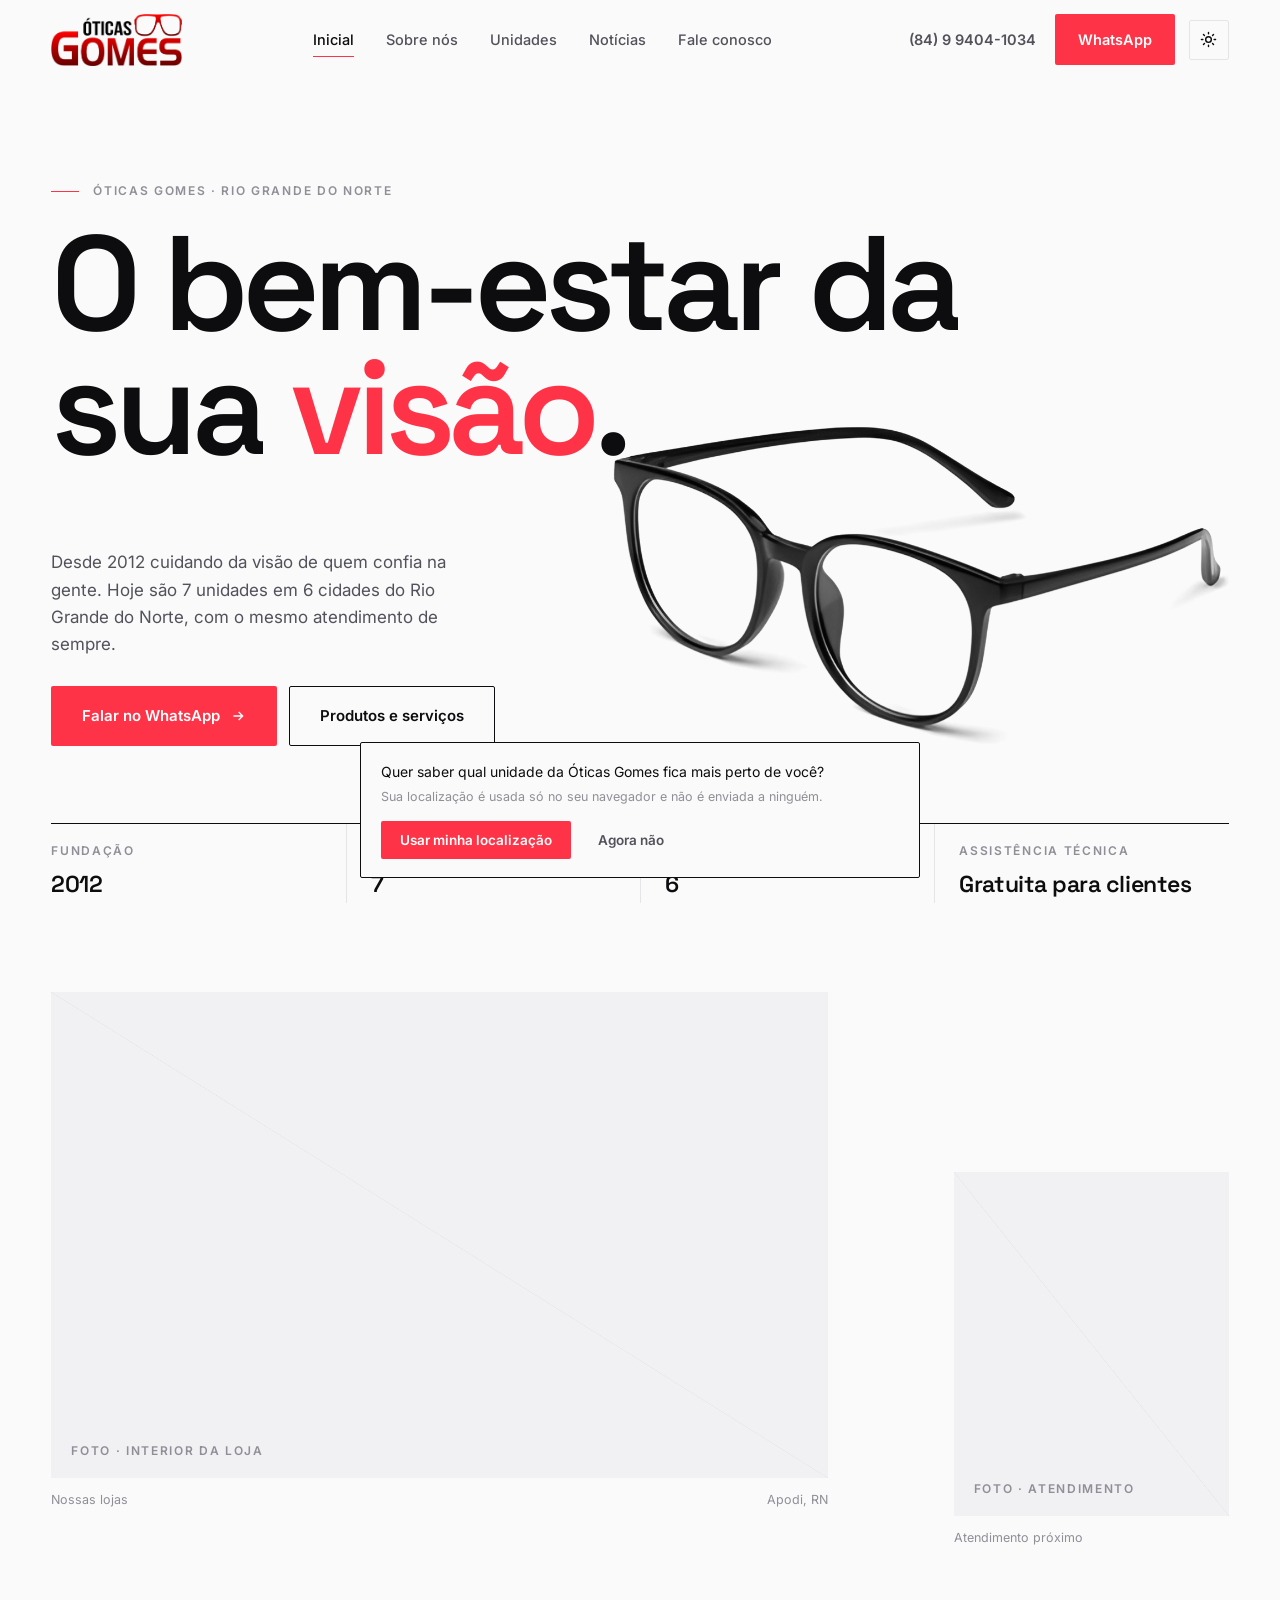
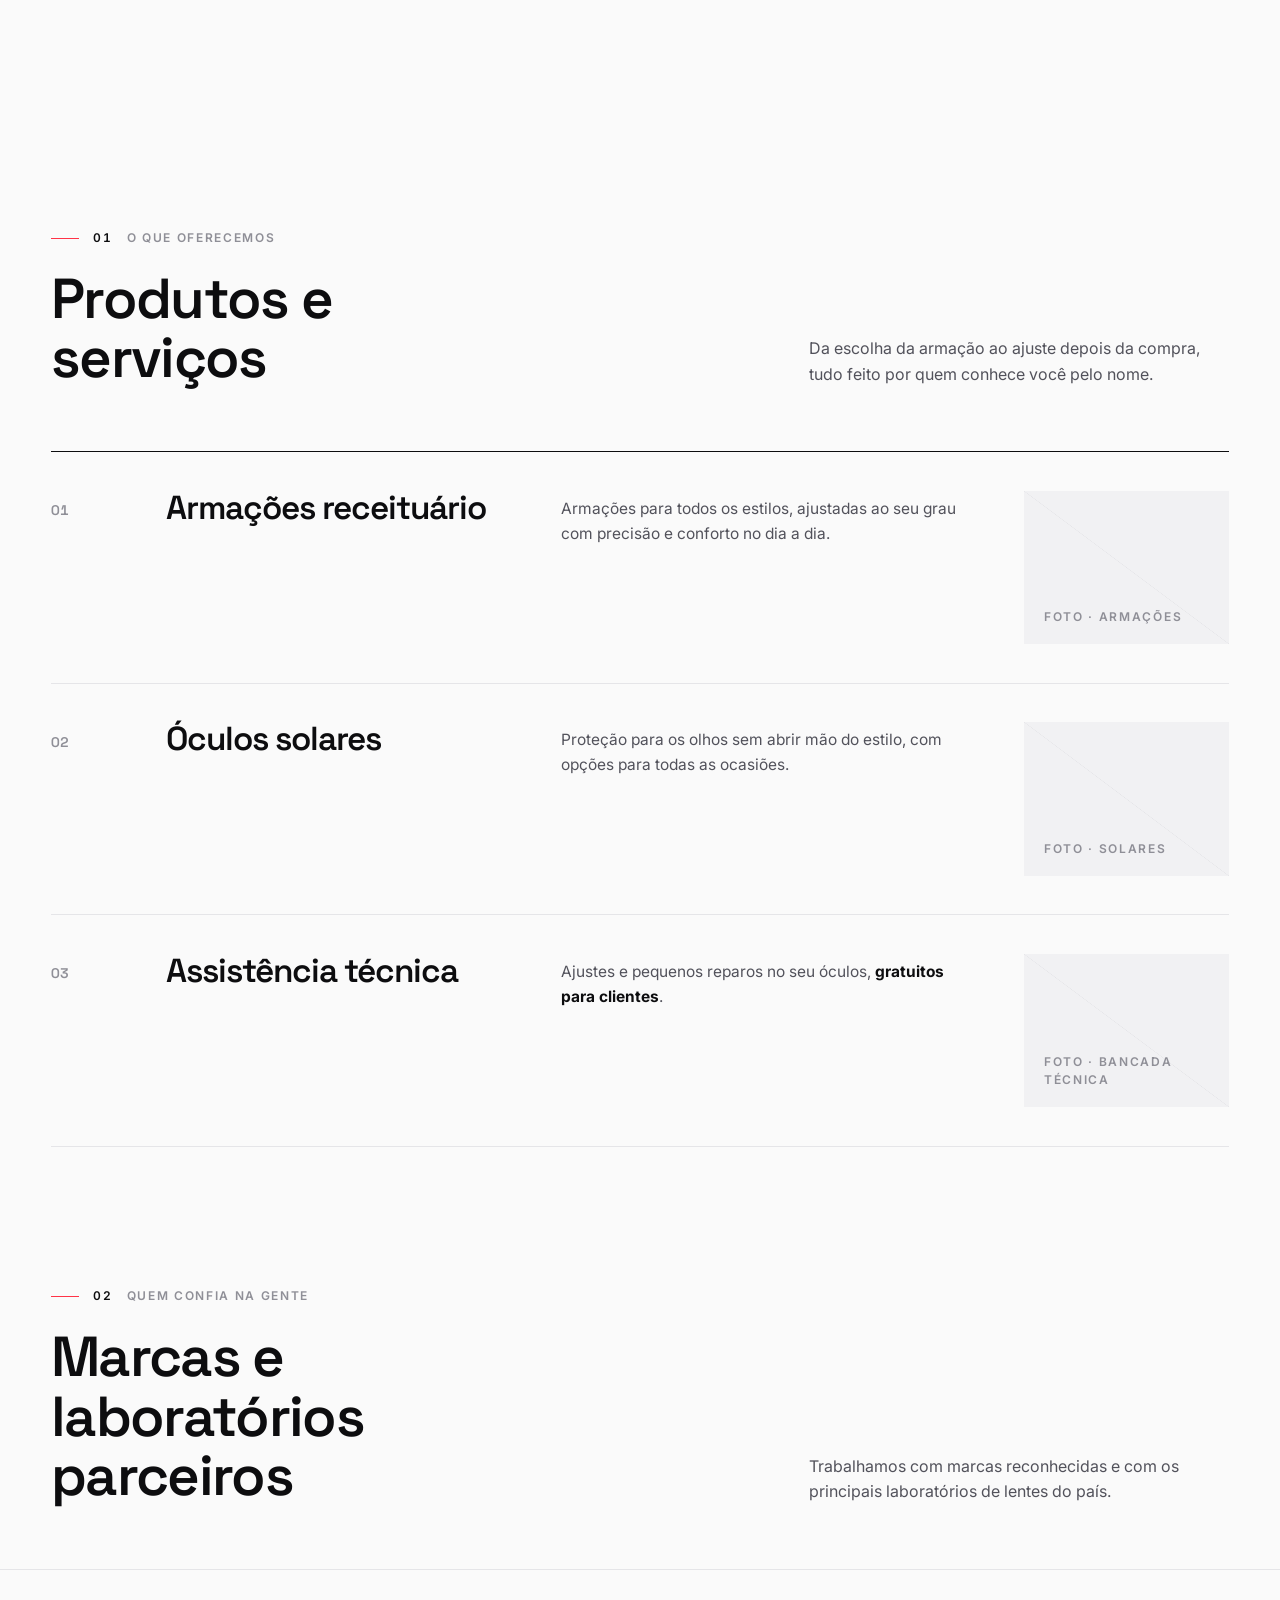
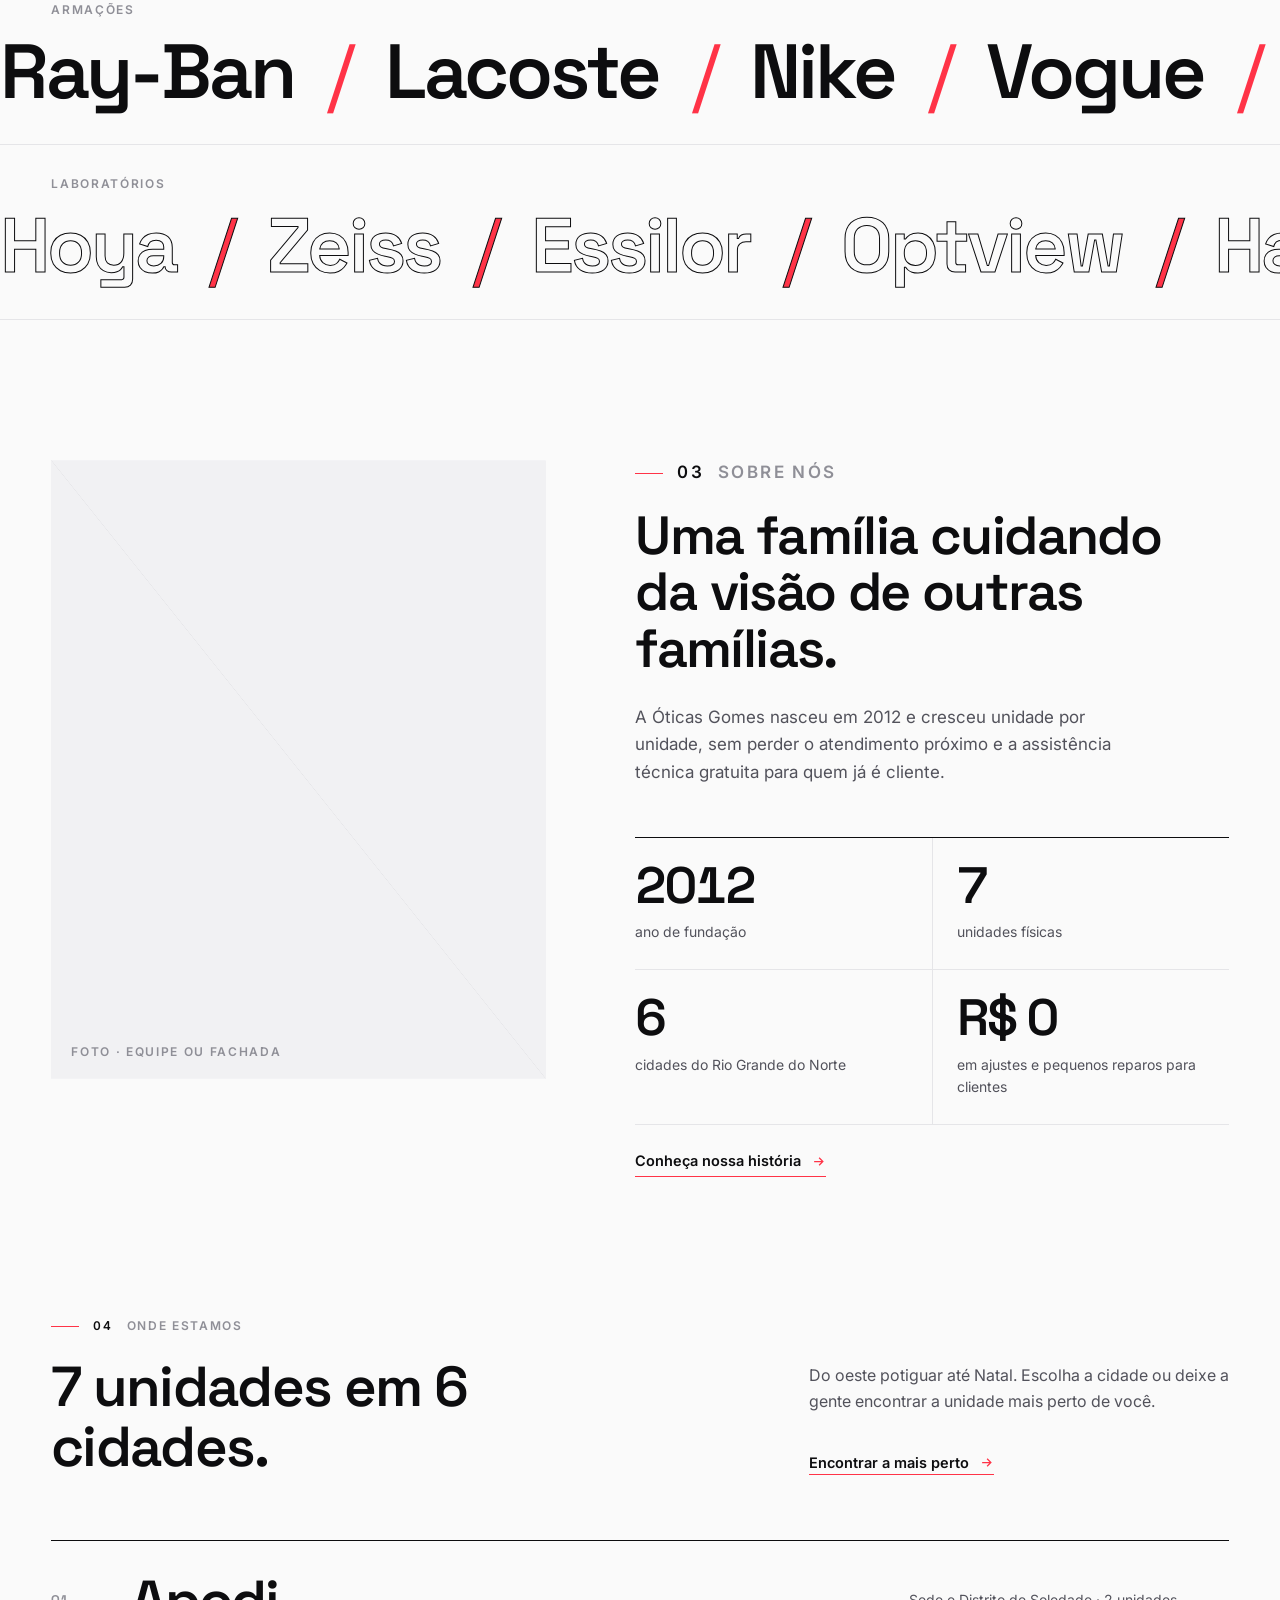
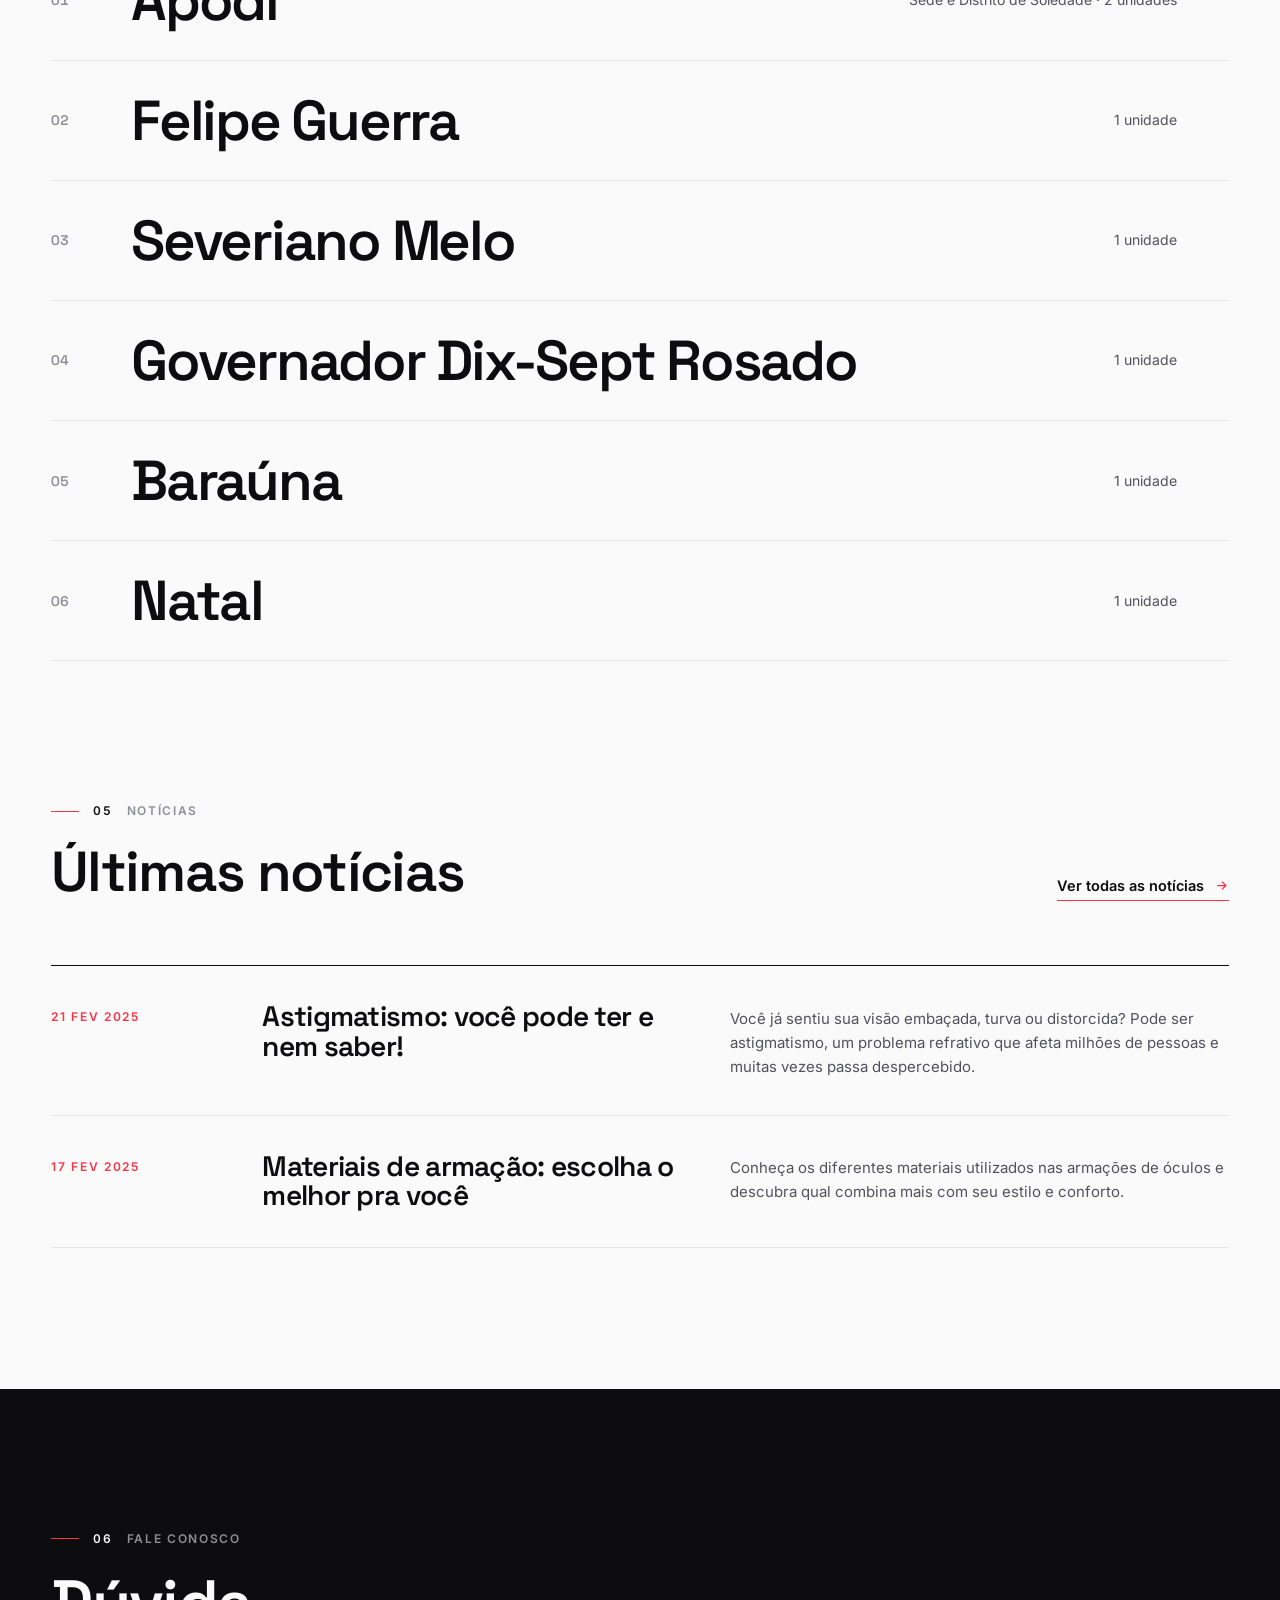
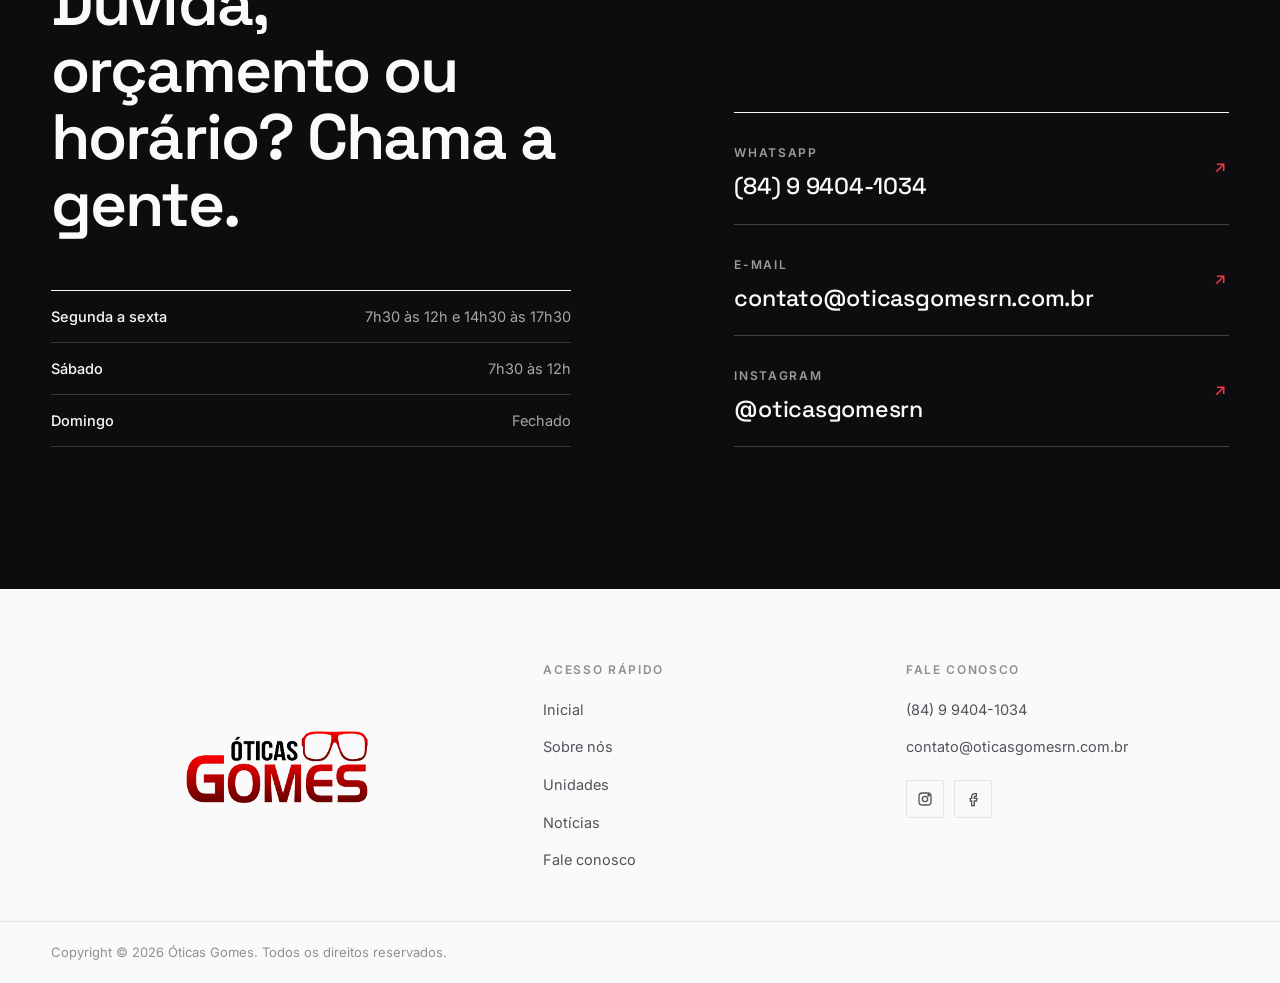
==== index.html @ d29133ed "Move as páginas para frontend/html mantendo URLs limpas Deixa na raiz só a home e os arquivos de con" ====
<!DOCTYPE html>
<html lang="pt-BR">
<head>
<meta charset="UTF-8">
<meta name="viewport" content="width=device-width, initial-scale=1.0">
<title>Óticas Gomes — O bem-estar da sua visão</title>
<meta name="description" content="Óticas Gomes: armações receituário, óculos solares e assistência técnica gratuita para clientes. Rede com 7 unidades em 6 cidades do Rio Grande do Norte, desde 2012.">

<link rel="canonical" href="https://oticasgomesrn.com.br/">
<meta name="theme-color" content="#fafafa" media="(prefers-color-scheme: light)">
<meta name="theme-color" content="#0a0a0c" media="(prefers-color-scheme: dark)">
<meta property="og:type" content="website">
<meta property="og:site_name" content="Óticas Gomes">
<meta property="og:locale" content="pt_BR">
<meta property="og:title" content="Óticas Gomes — O bem-estar da sua visão">
<meta property="og:description" content="Óticas Gomes: armações receituário, óculos solares e assistência técnica gratuita para clientes. Rede com 7 unidades em 6 cidades do Rio Grande do Norte, desde 2012.">
<meta property="og:url" content="https://oticasgomesrn.com.br/">
<meta property="og:image" content="https://oticasgomesrn.com.br/frontend/assets/og-image.jpg">
<meta property="og:image:width" content="1200">
<meta property="og:image:height" content="630">
<meta property="og:image:alt" content="Óticas Gomes — O bem-estar da sua visão. Desde 2012, 7 unidades no Rio Grande do Norte.">
<meta name="twitter:card" content="summary_large_image">

<link rel="icon" href="/frontend/assets/favicon.png" type="image/png">
<link rel="preconnect" href="https://fonts.googleapis.com">
<link rel="preconnect" href="https://fonts.gstatic.com" crossorigin>
<link href="https://fonts.googleapis.com/css2?family=Space+Grotesk:wght@500;600;700&family=Inter:wght@400;500;600;700;800&display=swap" rel="stylesheet">

<link rel="stylesheet" href="/frontend/css/global.css">
<link rel="stylesheet" href="/frontend/css/home.css">

<script src="/frontend/js/theme.js"></script>
<script src="/frontend/js/site.js" defer></script>
<script src="/frontend/js/units.js" defer></script>
<script src="/frontend/js/posts.js" defer></script>
<script src="/frontend/js/components.js" defer></script>
<script src="/frontend/js/units-render.js" defer></script>
<script src="/frontend/js/nearby.js" defer></script>
<script src="/frontend/js/main.js" defer></script>
</head>
<body>

<site-header></site-header>

<main>

  <section class="hero" id="inicio">
    <div class="container">
      <p class="eyebrow overline" data-reveal>Óticas Gomes · Rio Grande do Norte</p>
      <h1 class="hero__title" data-split>O bem-estar da sua <em>visão</em>.</h1>

      <div class="hero__body">
        <div class="hero__intro" data-reveal data-reveal-delay="2">
          <p class="hero__subtitle">
            Desde 2012 cuidando da visão de quem confia na gente. Hoje são 7 unidades
            em 6 cidades do Rio Grande do Norte, com o mesmo atendimento de sempre.
          </p>
          <div class="hero__actions">
            <a class="btn btn--primary btn--lg" href="https://wa.me/5584994041034" target="_blank" rel="noopener" data-whatsapp>
              Falar no WhatsApp
              <span class="icon icon--arrow" aria-hidden="true"></span>
            </a>
            <a class="btn btn--outline btn--lg" href="#produtos">Produtos e serviços</a>
          </div>
        </div>

        <div class="hero__visual" data-reveal data-reveal-delay="1">
          <img class="hero__photo" src="/frontend/assets/armacao-hero.webp" alt="Armação de óculos de grau preta" width="1120" height="592" fetchpriority="high">
        </div>
      </div>

      <dl class="hero__meta" data-reveal data-reveal-delay="3">
        <div><dt class="overline">Fundação</dt><dd>2012</dd></div>
        <div><dt class="overline">Unidades</dt><dd>7</dd></div>
        <div><dt class="overline">Cidades no RN</dt><dd>6</dd></div>
        <div><dt class="overline">Assistência técnica</dt><dd>Gratuita para clientes</dd></div>
      </dl>
    </div>
  </section>

  <section class="gallery" aria-label="Fotos das lojas">
    <div class="container gallery__grid">
      <figure class="photo photo--parallax gallery__main" style="--ratio: 16 / 10">
        <div class="photo__frame"><div class="photo__media photo__empty overline">Foto · interior da loja</div></div>
        <figcaption><span>Nossas lojas</span><span>Apodi, RN</span></figcaption>
      </figure>
      <figure class="photo photo--parallax gallery__side" style="--ratio: 4 / 5">
        <div class="photo__frame"><div class="photo__media photo__empty overline">Foto · atendimento</div></div>
        <figcaption><span>Atendimento próximo</span></figcaption>
      </figure>
    </div>
  </section>

  <section class="section" id="produtos">
    <div class="container">
      <div class="section-head">
        <div>
          <p class="eyebrow overline" data-reveal><span class="eyebrow__index">01</span> O que oferecemos</p>
          <h2 data-split>Produtos e serviços</h2>
        </div>
        <div class="section-head__aside" data-reveal data-reveal-delay="1">
          <p>Da escolha da armação ao ajuste depois da compra, tudo feito por quem conhece você pelo nome.</p>
        </div>
      </div>

      <ol class="services rows">
        <li class="service" data-reveal>
          <span class="index">01</span>
          <h3>Armações receituário</h3>
          <p>Armações para todos os estilos, ajustadas ao seu grau com precisão e conforto no dia a dia.</p>
          <figure class="photo service__photo" style="--ratio: 4 / 3">
            <div class="photo__frame"><div class="photo__media photo__empty overline">Foto · armações</div></div>
          </figure>
        </li>
        <li class="service" data-reveal>
          <span class="index">02</span>
          <h3>Óculos solares</h3>
          <p>Proteção para os olhos sem abrir mão do estilo, com opções para todas as ocasiões.</p>
          <figure class="photo service__photo" style="--ratio: 4 / 3">
            <div class="photo__frame"><div class="photo__media photo__empty overline">Foto · solares</div></div>
          </figure>
        </li>
        <li class="service" data-reveal>
          <span class="index">03</span>
          <h3>Assistência técnica</h3>
          <p>Ajustes e pequenos reparos no seu óculos, <strong>gratuitos para clientes</strong>.</p>
          <figure class="photo service__photo" style="--ratio: 4 / 3">
            <div class="photo__frame"><div class="photo__media photo__empty overline">Foto · bancada técnica</div></div>
          </figure>
        </li>
      </ol>
    </div>
  </section>

  <section class="section brands" id="marcas">
    <div class="container">
      <div class="section-head">
        <div>
          <p class="eyebrow overline" data-reveal><span class="eyebrow__index">02</span> Quem confia na gente</p>
          <h2 data-split>Marcas e laboratórios parceiros</h2>
        </div>
        <div class="section-head__aside" data-reveal data-reveal-delay="1">
          <p>Trabalhamos com marcas reconhecidas e com os principais laboratórios de lentes do país.</p>
        </div>
      </div>
    </div>

    <div class="marquee" data-reveal>
      <p class="marquee__label overline container">Armações</p>
      <div class="marquee__track">
        <ul class="marquee__list">
          <li>Ray-Ban</li><li>Lacoste</li><li>Nike</li><li>Vogue</li><li>Santa Lolla</li><li>Ana Hickmann</li><li>Mormaii</li>
        </ul>
      </div>
    </div>

    <div class="marquee marquee--reverse" data-reveal>
      <p class="marquee__label overline container">Laboratórios</p>
      <div class="marquee__track">
        <ul class="marquee__list">
          <li>Hoya</li><li>Zeiss</li><li>Essilor</li><li>Optview</li><li>Haytec</li>
        </ul>
      </div>
    </div>
  </section>

  <section class="section" id="sobre">
    <div class="container about">
      <figure class="photo photo--parallax about__photo" style="--ratio: 4 / 5">
        <div class="photo__frame"><div class="photo__media photo__empty overline">Foto · equipe ou fachada</div></div>
      </figure>

      <div class="about__text">
        <p class="eyebrow overline" data-reveal><span class="eyebrow__index">03</span> Sobre nós</p>
        <h2 data-split>Uma família cuidando da visão de outras famílias.</h2>
        <p data-reveal>
          A Óticas Gomes nasceu em 2012 e cresceu unidade por unidade, sem perder o
          atendimento próximo e a assistência técnica gratuita para quem já é cliente.
        </p>
        <dl class="facts rows" data-reveal data-reveal-delay="1">
          <div><dt>2012</dt><dd>ano de fundação</dd></div>
          <div><dt data-count-to="7">7</dt><dd>unidades físicas</dd></div>
          <div><dt data-count-to="6">6</dt><dd>cidades do Rio Grande do Norte</dd></div>
          <div><dt>R$ 0</dt><dd>em ajustes e pequenos reparos para clientes</dd></div>
        </dl>
        <a class="link-more" href="/sobre/" data-reveal>
          Conheça nossa história
          <span class="icon icon--arrow" aria-hidden="true"></span>
        </a>
      </div>
    </div>
  </section>

  <section class="section" id="unidades">
    <div class="container">
      <div class="section-head">
        <div>
          <p class="eyebrow overline" data-reveal><span class="eyebrow__index">04</span> Onde estamos</p>
          <h2 data-split>7 unidades em 6 cidades.</h2>
        </div>
        <div class="section-head__aside" data-reveal data-reveal-delay="1">
          <p>Do oeste potiguar até Natal. Escolha a cidade ou deixe a gente encontrar a unidade mais perto de você.</p>
          <button class="link-more" type="button" data-nearby>
            Encontrar a mais perto
            <span class="icon icon--arrow" aria-hidden="true"></span>
          </button>
        </div>
      </div>

      <ul class="cities rows" data-cities-list></ul>
    </div>
  </section>

  <section class="section" id="noticias">
    <div class="container">
      <div class="section-head">
        <div>
          <p class="eyebrow overline" data-reveal><span class="eyebrow__index">05</span> Notícias</p>
          <h2 data-split>Últimas notícias</h2>
        </div>
        <div class="section-head__aside" data-reveal data-reveal-delay="1">
          <a class="link-more" href="/noticias/">
            Ver todas as notícias
            <span class="icon icon--arrow" aria-hidden="true"></span>
          </a>
        </div>
      </div>

      <div class="posts rows" data-posts="2"></div>
    </div>
  </section>

  <section class="cta" id="contato">
    <div class="container cta__inner">
      <div>
        <p class="eyebrow overline" data-reveal><span class="eyebrow__index">06</span> Fale conosco</p>
        <h2 data-split>Dúvida, orçamento ou horário? Chama a gente.</h2>
        <site-hours data-reveal data-reveal-delay="1"></site-hours>
      </div>

      <site-contacts channels="whatsapp email instagram" data-reveal data-reveal-delay="1"></site-contacts>
    </div>
  </section>

</main>

<site-footer></site-footer>

</body>
</html>
---- frontend/css/global.css ----
:root {
  --ink: #0d0d0f;
  --ink-soft: #52525b;
  --muted: #8f8f97;
  --bg: #fafafa;
  --bg-alt: #f1f1f3;
  --line: #e5e5e8;

  --accent: #ff3347;
  --accent-2: #c8102b;
  --on-accent: #ffffff;

  --font-display: "Space Grotesk", "Inter", sans-serif;
  --font-body: "Inter", -apple-system, BlinkMacSystemFont, sans-serif;

  --header-h: 80px;
  --section-y: clamp(80px, 11vw, 160px);
  --radius-sm: 2px;
  --ease: cubic-bezier(0.22, 1, 0.36, 1);
  --photo-filter: none;
  --logo-light: block;
  --logo-dark: none;

  color-scheme: light;
}

:root[data-theme="dark"] {
  --ink: #f4f4f6;
  --ink-soft: #a6a6ae;
  --muted: #6d6d76;
  --bg: #0a0a0c;
  --bg-alt: #131316;
  --line: #262629;

  --accent: #ff4a5c;
  --accent-2: #ff2d42;
  --on-accent: #0a0a0c;

  --photo-filter: invert(1);
  --logo-light: none;
  --logo-dark: block;
  color-scheme: dark;
}

* { box-sizing: border-box; }

[hidden] { display: none !important; }

html { scroll-behavior: smooth; }

body {
  margin: 0;
  background: var(--bg);
  color: var(--ink);
  font-family: var(--font-body);
  font-size: 16px;
  line-height: 1.6;
  -webkit-font-smoothing: antialiased;
  transition: background-color 0.4s var(--ease), color 0.4s var(--ease);
  position: relative;
}

body::before {
  content: "";
  position: fixed;
  inset: 0;
  pointer-events: none;
  z-index: 1;
  opacity: 0.35;
  mix-blend-mode: overlay;
  background-image: url("data:image/svg+xml,%3Csvg xmlns='http://www.w3.org/2000/svg' width='120' height='120'%3E%3Cfilter id='n'%3E%3CfeTurbulence type='fractalNoise' baseFrequency='0.9' numOctaves='2' stitchTiles='stitch'/%3E%3C/filter%3E%3Crect width='100%25' height='100%25' filter='url(%23n)' opacity='0.35'/%3E%3C/svg%3E");
}

img, svg { display: block; max-width: 100%; }

site-header, site-footer, site-hours, site-contacts { display: block; }

a { color: inherit; text-decoration: none; }

h1, h2, h3 {
  font-family: var(--font-display);
  font-weight: 600;
  line-height: 1.05;
  letter-spacing: -0.03em;
  margin: 0 0 0.5em;
  color: var(--ink);
}

h1 em, h2 em { font-style: normal; color: var(--accent); }

p { margin: 0 0 1em; color: var(--ink-soft); }

::selection { background: var(--accent); color: var(--on-accent); }

.container {
  width: 100%;
  max-width: 1600px;
  margin: 0 auto;
  padding: 0 clamp(20px, 4vw, 64px);
  position: relative;
  z-index: 2;
}

section { scroll-margin-top: var(--header-h); position: relative; z-index: 2; }

.section { padding-block: var(--section-y); }
.section + .section { padding-top: 0; }

.overline {
  font-family: var(--font-body);
  font-size: 12px;
  font-weight: 600;
  letter-spacing: 0.14em;
  line-height: 1.5;
  text-transform: uppercase;
  color: var(--muted);
}
.overline--accent { color: var(--accent); }

.index {
  font-family: var(--font-display);
  font-size: 14px;
  font-weight: 600;
  font-variant-numeric: tabular-nums;
  color: var(--muted);
  transition: color 0.4s var(--ease);
}

.rows { list-style: none; margin: 0; padding: 0; border-top: 1px solid var(--ink); }
.rows > * { border-bottom: 1px solid var(--line); }

.is-pending { color: var(--muted); }

.icon {
  display: inline-block;
  flex: none;
  width: 1em;
  height: 1em;
  background: currentColor;
  mask: var(--icon) center / contain no-repeat;
}
.icon--arrow { --icon: url("data:image/svg+xml,%3Csvg xmlns='http://www.w3.org/2000/svg' viewBox='0 0 24 24' fill='none' stroke='black' stroke-width='2'%3E%3Cpath d='M5 12h14M13 6l6 6-6 6'/%3E%3C/svg%3E"); }
.icon--diagonal { --icon: url("data:image/svg+xml,%3Csvg xmlns='http://www.w3.org/2000/svg' viewBox='0 0 24 24' fill='none' stroke='black' stroke-width='2'%3E%3Cpath d='M7 17 17 7M8 7h9v9'/%3E%3C/svg%3E"); }

.eyebrow {
  display: flex;
  align-items: center;
  gap: 14px;
  margin: 0 0 22px;
}
.eyebrow::before {
  content: "";
  width: 28px;
  height: 1px;
  background: var(--accent);
}
.eyebrow__index { color: var(--ink); font-variant-numeric: tabular-nums; }

.section-head {
  display: grid;
  grid-template-columns: minmax(0, 1fr) minmax(0, 1fr);
  gap: 24px clamp(40px, 6vw, 112px);
  align-items: end;
  margin-bottom: clamp(40px, 5vw, 72px);
}
.section-head h2 { font-size: clamp(2rem, 4.4vw, 3.6rem); margin: 0; max-width: 14ch; }
.section-head__aside { justify-self: end; max-width: 420px; }
.section-head__aside p:last-child { margin-bottom: 0; }

[data-reveal] {
  opacity: 0;
  transform: translateY(28px);
  transition: opacity 0.9s var(--ease), transform 0.9s var(--ease);
}
[data-reveal].is-visible { opacity: 1; transform: none; }
[data-reveal-delay="1"] { transition-delay: 0.12s; }
[data-reveal-delay="2"] { transition-delay: 0.24s; }
[data-reveal-delay="3"] { transition-delay: 0.36s; }

[data-split] .word {
  display: inline-block;
  overflow: hidden;
  vertical-align: top;
  padding-bottom: 0.08em;
  margin-bottom: -0.08em;
}
[data-split] .word > span {
  display: inline-block;
  transform: translateY(110%);
  transition: transform 1s var(--ease);
  transition-delay: calc(var(--i, 0) * 45ms);
}
[data-split].is-visible .word > span { transform: none; }

.photo { margin: 0; position: relative; }
.photo__frame {
  position: relative;
  overflow: hidden;
  aspect-ratio: var(--ratio, 4 / 5);
  background: var(--bg-alt);
  clip-path: inset(100% 0 0 0);
  transition: clip-path 1.2s var(--ease);
}
.photo.is-visible .photo__frame { clip-path: inset(0); }
.photo__media {
  position: absolute;
  inset: -8% 0;
  width: 100%;
  height: 116%;
  object-fit: cover;
  scale: 1.12;
  transition: scale 1.6s var(--ease);
}
.photo.is-visible .photo__media { scale: 1; }
.photo__empty {
  inset: 0;
  height: 100%;
  display: flex;
  align-items: flex-end;
  padding: 18px 20px;
  background:
    linear-gradient(to top right, transparent calc(50% - 0.5px), var(--line) 50%, transparent calc(50% + 0.5px)),
    var(--bg-alt);
}
.photo figcaption {
  display: flex;
  justify-content: space-between;
  gap: 16px;
  margin-top: 12px;
  font-size: 12.5px;
  color: var(--muted);
}

@supports (animation-timeline: view()) {
  .photo--parallax .photo__media:not(.photo__empty) {
    animation: parallax linear both;
    animation-timeline: view();
  }
  @keyframes parallax {
    from { translate: 0 -6%; }
    to { translate: 0 6%; }
  }
}

.scroll-progress {
  position: fixed;
  top: 0; left: 0;
  height: 2px;
  width: 100%;
  background: var(--accent);
  transform-origin: 0 50%;
  transform: scaleX(0);
  z-index: 1000;
}

.btn {
  display: inline-flex;
  align-items: center;
  justify-content: center;
  gap: 10px;
  padding: 13px 22px;
  border-radius: var(--radius-sm);
  font-family: inherit;
  font-weight: 600;
  font-size: 14.5px;
  background: none;
  border: 1px solid transparent;
  cursor: pointer;
  position: relative;
  overflow: hidden;
  isolation: isolate;
  transition: color 0.4s var(--ease), border-color 0.4s var(--ease), background-color 0.4s var(--ease);
  white-space: nowrap;
}
.btn::before {
  content: "";
  position: absolute;
  inset: 0;
  z-index: -1;
  transform: scaleY(0);
  transform-origin: 50% 100%;
  transition: transform 0.5s var(--ease);
}
.btn:hover::before { transform: scaleY(1); }
.btn--primary { background: var(--accent); color: var(--on-accent); }
.btn--primary::before { background: var(--accent-2); }
.btn--outline { border-color: var(--ink); color: var(--ink); background: transparent; }
.btn--outline::before { background: var(--ink); }
.btn--outline:hover { color: var(--bg); }
.btn--ghost { color: var(--ink-soft); font-weight: 600; padding-inline: 4px; }
.btn--ghost::before { display: none; }
.btn--ghost:hover { color: var(--ink); }
.btn--lg { padding: 17px 30px; font-size: 15px; }
.btn--sm { padding: 10px 18px; font-size: 13.5px; }
.btn .icon { font-size: 16px; transition: translate 0.4s var(--ease); }
.btn:hover .icon { translate: 3px 0; }

.logo { display: inline-flex; align-items: center; }
.logo__img { height: 52px; width: auto; }
.logo__img--light { display: var(--logo-light); }
.logo__img--dark { display: var(--logo-dark); }
.logo--footer .logo__img { height: 72px; }

.site-header {
  position: fixed;
  top: 0; left: 0; right: 0;
  z-index: 900;
  height: var(--header-h);
  display: flex;
  align-items: center;
  background: transparent;
  border-bottom: 1px solid transparent;
  transition: background-color 0.4s var(--ease), border-color 0.4s var(--ease), height 0.4s var(--ease), transform 0.5s var(--ease);
}
.site-header.is-scrolled {
  background: color-mix(in srgb, var(--bg) 90%, transparent);
  backdrop-filter: blur(12px);
  border-color: var(--line);
  height: 68px;
}
.site-header.is-hidden { transform: translateY(-100%); }
.site-header__inner { display: flex; align-items: center; justify-content: space-between; gap: 24px; }
.nav__list { display: flex; gap: 32px; list-style: none; margin: 0; padding: 0; }
.nav__link {
  position: relative;
  display: inline-block;
  font-weight: 500;
  font-size: 14.5px;
  color: var(--ink-soft);
  padding: 6px 0;
  transition: color 0.3s var(--ease);
}
.nav__link::after {
  content: "";
  position: absolute;
  left: 0; right: 0; bottom: 0;
  height: 1px;
  background: var(--accent);
  transform: scaleX(0);
  transform-origin: 100% 50%;
  transition: transform 0.5s var(--ease);
}
.nav__link:hover, .nav__link.is-active { color: var(--ink); }
.nav__link:hover::after, .nav__link.is-active::after { transform: scaleX(1); transform-origin: 0 50%; }

.site-header__actions { display: flex; align-items: center; gap: 14px; }

.theme-toggle {
  display: inline-flex;
  align-items: center;
  justify-content: center;
  width: 40px; height: 40px;
  border-radius: var(--radius-sm);
  border: 1px solid var(--line);
  background: transparent;
  color: var(--ink);
  cursor: pointer;
  transition: border-color 0.3s var(--ease);
}
.theme-toggle:hover { border-color: var(--ink); }
.theme-toggle svg { width: 17px; height: 17px; transition: transform 0.6s var(--ease); }
.theme-toggle:hover svg { transform: rotate(45deg); }
.theme-toggle .icon-moon { display: none; }
:root[data-theme="dark"] .theme-toggle .icon-sun { display: none; }
:root[data-theme="dark"] .theme-toggle .icon-moon { display: block; }

.nav-toggle {
  display: none;
  flex-direction: column;
  justify-content: center;
  gap: 6px;
  width: 40px; height: 40px;
  padding: 0 8px;
  border: none;
  background: transparent;
  cursor: pointer;
}
.nav-toggle span { height: 1.5px; background: var(--ink); transition: transform 0.4s var(--ease), opacity 0.3s var(--ease); }
.nav-toggle[aria-expanded="true"] span:nth-child(1) { transform: translateY(7.5px) rotate(45deg); }
.nav-toggle[aria-expanded="true"] span:nth-child(2) { opacity: 0; }
.nav-toggle[aria-expanded="true"] span:nth-child(3) { transform: translateY(-7.5px) rotate(-45deg); }

.link-more {
  display: inline-flex;
  align-items: center;
  gap: 10px;
  font-weight: 600;
  font-size: 14.5px;
  color: var(--ink);
  margin-top: 24px;
  padding-bottom: 4px;
  background: linear-gradient(var(--accent), var(--accent)) 0 100% / 100% 1px no-repeat;
  transition: background-size 0.5s var(--ease);
}
.link-more .icon { font-size: 15px; color: var(--accent); transition: translate 0.4s var(--ease); }
.link-more:hover { background-size: 0 1px; background-position: 100% 100%; }
.link-more:hover .icon { translate: 4px 0; }

.facts { display: grid; grid-template-columns: repeat(2, 1fr); }
.facts > div { padding: 22px 0 26px; }
.facts > div:nth-child(odd) { padding-right: 24px; }
.facts > div:nth-child(even) { padding-left: 24px; border-left: 1px solid var(--line); }
.facts dt {
  font-family: var(--font-display);
  font-size: clamp(2.2rem, 4vw, 3.4rem);
  font-weight: 600;
  letter-spacing: -0.04em;
  line-height: 1;
  color: var(--ink);
  font-variant-numeric: tabular-nums;
}
.facts dd { margin: 10px 0 0; font-size: 14px; color: var(--ink-soft); }

.hours > div { display: flex; justify-content: space-between; gap: 16px; padding: 14px 0; font-size: 14.5px; }
.hours dt { color: var(--ink); font-weight: 500; }
.hours dd { margin: 0; color: var(--ink-soft); text-align: right; }

.contact-list { list-style: none; margin: 0; padding: 0; border-top: 1px solid currentColor; }
.contact-list a {
  display: flex;
  align-items: center;
  justify-content: space-between;
  gap: 16px;
  padding: 18px 0;
  border-bottom: 1px solid color-mix(in srgb, currentColor 22%, transparent);
  font-family: var(--font-display);
  font-size: clamp(1.1rem, 2vw, 1.45rem);
  font-weight: 500;
  letter-spacing: -0.01em;
  transition: color 0.3s var(--ease), padding 0.5s var(--ease);
}
.contact-list small { color: inherit; opacity: 0.6; }
.contact-list .icon { font-size: 18px; color: var(--accent); transition: translate 0.4s var(--ease); }
.contact-list a:hover { color: var(--accent); padding-left: 10px; }
.contact-list a:hover .icon { translate: 3px -3px; }

.cities a {
  display: grid;
  grid-template-columns: 56px minmax(0, 1fr) auto 28px;
  gap: 8px 24px;
  align-items: center;
  padding: clamp(18px, 2.4vw, 30px) 0;
  position: relative;
  isolation: isolate;
}
.cities a::before {
  content: "";
  position: absolute;
  inset: 0 calc(-1 * clamp(20px, 4vw, 64px));
  z-index: -1;
  background: var(--bg-alt);
  transform: scaleY(0);
  transform-origin: 50% 100%;
  transition: transform 0.5s var(--ease);
}
.cities__name {
  font-family: var(--font-display);
  font-size: clamp(1.7rem, 4.4vw, 3.6rem);
  font-weight: 600;
  letter-spacing: -0.04em;
  line-height: 1.05;
  color: var(--ink);
  transition: translate 0.6s var(--ease), color 0.4s var(--ease);
}
.cities__meta { font-size: 14px; color: var(--ink-soft); text-align: right; }
.cities .icon { font-size: 26px; color: var(--accent); opacity: 0; translate: -10px 0; transition: opacity 0.4s var(--ease), translate 0.5s var(--ease); }
.cities a:hover::before { transform: scaleY(1); }
.cities a:hover .cities__name { translate: 12px 0; }
.cities a:hover .index { color: var(--accent); }
.cities a:hover .icon { opacity: 1; translate: 0 0; }

.post {
  display: grid;
  grid-template-columns: 160px minmax(0, 1fr) minmax(0, 1.2fr);
  gap: 12px clamp(24px, 4vw, 64px);
  align-items: start;
  padding: clamp(24px, 3vw, 36px) 0;
}
.post time { padding-top: 0.5em; }
.post h3 { font-size: clamp(1.3rem, 2.2vw, 1.8rem); letter-spacing: -0.025em; margin: 0; transition: translate 0.6s var(--ease); }
.post p { margin: 0; padding-top: 0.3em; font-size: 15px; max-width: 520px; }
.post:hover h3 { translate: 8px 0; }

.cta { background: var(--ink); color: var(--bg); padding-block: var(--section-y); }
.cta ::selection { background: var(--accent); color: var(--on-accent); }
.cta__inner {
  display: grid;
  grid-template-columns: minmax(0, 1.2fr) minmax(0, 1fr);
  gap: 56px clamp(40px, 7vw, 128px);
  align-items: end;
}
.cta h2 { color: var(--bg); font-size: clamp(2.2rem, 5vw, 4.4rem); max-width: 13ch; margin-bottom: clamp(32px, 4vw, 56px); }
.cta .eyebrow { color: color-mix(in srgb, var(--bg) 55%, transparent); }
.cta .eyebrow__index { color: var(--bg); }
.cta .hours { border-top-color: var(--bg); max-width: 520px; }
.cta .hours > div { border-bottom-color: color-mix(in srgb, var(--bg) 18%, transparent); }
.cta .hours dt { color: var(--bg); }
.cta .hours dd { color: color-mix(in srgb, var(--bg) 65%, transparent); }
.cta__aside h3 { color: var(--bg); font-size: clamp(1.4rem, 2.4vw, 2rem); margin-bottom: 12px; }
.cta__aside p { color: color-mix(in srgb, var(--bg) 65%, transparent); max-width: 420px; }
.cta__aside .link-more { color: var(--bg); }

.site-footer { background: var(--bg); border-top: 1px solid var(--ink); }
.site-footer__inner { display: grid; grid-template-columns: 1.4fr 1fr 1fr; gap: 40px; padding-block: 72px 48px; }
.site-footer__brand { display: flex; align-items: center; justify-content: center; }
.site-footer__heading { margin-bottom: 18px; }
.site-footer__links { list-style: none; padding: 0; margin: 0; display: grid; gap: 12px; }
.site-footer__links a { font-size: 14.5px; color: var(--ink-soft); transition: color 0.3s var(--ease); }
.site-footer__links a:hover { color: var(--ink); }
.site-footer__social { display: flex; gap: 10px; margin-top: 20px; }
.site-footer__social a {
  display: inline-flex;
  align-items: center;
  justify-content: center;
  width: 38px; height: 38px;
  border-radius: var(--radius-sm);
  border: 1px solid var(--line);
  color: var(--ink-soft);
  transition: border-color 0.3s var(--ease), color 0.3s var(--ease);
}
.site-footer__social a:hover { border-color: var(--accent); color: var(--accent); }
.site-footer__social svg { width: 16px; height: 16px; }
.site-footer__bottom { border-top: 1px solid var(--line); padding: 20px 0; }
.site-footer__bottom p { margin: 0; font-size: 13px; color: var(--muted); }

.back-to-top {
  position: fixed;
  right: 22px;
  bottom: 22px;
  width: 46px; height: 46px;
  border-radius: var(--radius-sm);
  border: 1px solid var(--ink);
  background: var(--bg);
  color: var(--ink);
  cursor: pointer;
  display: flex;
  align-items: center;
  justify-content: center;
  opacity: 0;
  transform: translateY(10px);
  pointer-events: none;
  transition: opacity 0.3s var(--ease), transform 0.3s var(--ease), background-color 0.3s var(--ease), color 0.3s var(--ease);
  z-index: 800;
}
.back-to-top.is-visible { opacity: 1; transform: translateY(0); pointer-events: auto; }
.back-to-top:hover { background: var(--ink); color: var(--bg); }
.back-to-top svg { width: 18px; height: 18px; }

.nearby {
  position: fixed;
  left: 22px; right: 22px; bottom: 22px;
  max-width: 560px;
  margin: 0 auto;
  background: var(--bg);
  border: 1px solid var(--ink);
  border-radius: var(--radius-sm);
  padding: 18px 20px;
  display: flex;
  align-items: center;
  gap: 14px 18px;
  flex-wrap: wrap;
  z-index: 950;
  transform: translateY(160%);
  transition: transform 0.6s var(--ease);
}
.nearby.is-visible { transform: translateY(0); }
.nearby p { margin: 0; font-size: 14px; flex: 1 1 260px; color: var(--ink); }
.nearby small { display: block; margin-top: 4px; font-size: 12.5px; color: var(--muted); }
.nearby__actions { display: flex; flex-wrap: wrap; gap: 8px; }

button.link-more { border: 0; padding: 0 0 4px; font-family: inherit; cursor: pointer; }

@media (max-width: 960px) {
  .nav { display: none; }
  .site-header__actions .btn--ghost { display: none; }
  .nav-toggle { display: flex; }

  .site-header.is-menu-open { background: var(--bg); border-color: var(--line); }
  .site-header.is-menu-open .nav {
    display: block;
    position: absolute;
    top: 100%; left: 0; right: 0;
    height: calc(100dvh - 100%);
    background: var(--bg);
    padding: 32px clamp(20px, 4vw, 64px);
    overflow-y: auto;
  }
  .site-header.is-menu-open .nav__list { flex-direction: column; gap: 0; }
  .site-header.is-menu-open .nav__link {
    display: block;
    padding: 16px 0;
    border-bottom: 1px solid var(--line);
    font-family: var(--font-display);
    font-size: 1.6rem;
    letter-spacing: -0.02em;
    color: var(--ink);
    animation: menu-in 0.6s var(--ease) both;
  }
  .site-header.is-menu-open .nav__list li:nth-child(2) .nav__link { animation-delay: 0.05s; }
  .site-header.is-menu-open .nav__list li:nth-child(3) .nav__link { animation-delay: 0.1s; }
  .site-header.is-menu-open .nav__list li:nth-child(4) .nav__link { animation-delay: 0.15s; }
  .site-header.is-menu-open .nav__list li:nth-child(5) .nav__link { animation-delay: 0.2s; }
  .site-header.is-menu-open .nav__link::after { display: none; }

  .site-footer__inner { grid-template-columns: 1fr; }
  .site-footer__brand { justify-content: flex-start; }
  .section-head { grid-template-columns: 1fr; }
  .section-head__aside { justify-self: start; }
  .cta__inner { grid-template-columns: 1fr; }
  .post { grid-template-columns: 1fr; }
  .post time { padding-top: 0; }
  .cities a { grid-template-columns: 36px minmax(0, 1fr) 24px; }
  .cities__meta { grid-column: 2; grid-row: 2; text-align: left; }
  .cities .icon { grid-column: 3; grid-row: 1; opacity: 1; translate: 0 0; }
}

@keyframes menu-in {
  from { opacity: 0; transform: translateY(16px); }
  to { opacity: 1; transform: none; }
}

@media (max-width: 560px) {
  .site-header__actions .btn--primary { display: none; }
  .facts > div:nth-child(odd) { padding-right: 14px; }
  .facts > div:nth-child(even) { padding-left: 14px; }
}

@media (prefers-reduced-motion: reduce) {
  html { scroll-behavior: auto; }
  *, *::before, *::after {
    animation-duration: 0.01ms !important;
    animation-iteration-count: 1 !important;
    transition-duration: 0.01ms !important;
    transition-delay: 0s !important;
  }
  [data-reveal], [data-split] .word > span { opacity: 1; transform: none; }
  .photo__frame { clip-path: none; }
  .photo__media { scale: 1; translate: none; }
}
---- frontend/css/home.css ----
.hero { padding: calc(var(--header-h) + clamp(48px, 8vw, 112px)) 0 clamp(56px, 7vw, 96px); overflow: hidden; }
.hero__title {
  font-size: clamp(3.2rem, 10.5vw, 10rem);
  font-weight: 600;
  line-height: 0.92;
  letter-spacing: -0.05em;
  max-width: 11ch;
  margin-bottom: clamp(32px, 5vw, 64px);
  position: relative;
  z-index: 1;
}
.hero__body {
  display: grid;
  grid-template-columns: minmax(0, 5fr) minmax(0, 7fr);
  gap: 40px clamp(40px, 6vw, 112px);
  align-items: end;
}
.hero__subtitle { max-width: 440px; font-size: 17px; color: var(--ink-soft); }
.hero__actions { display: flex; gap: 12px; flex-wrap: wrap; margin-top: 28px; }
.hero__visual { display: flex; justify-content: flex-end; margin-top: clamp(-160px, -9vw, -40px); }
.hero__photo { width: 100%; max-width: 620px; height: auto; filter: var(--photo-filter); }

@supports (animation-timeline: scroll()) {
  .hero__photo {
    animation: hero-drift linear both;
    animation-timeline: scroll();
    animation-range: 0 80vh;
  }
  @keyframes hero-drift {
    to { translate: 0 18%; rotate: -4deg; }
  }
}

.hero__meta {
  display: grid;
  grid-template-columns: repeat(4, 1fr);
  margin: clamp(48px, 6vw, 88px) 0 0;
  border-top: 1px solid var(--ink);
}
.hero__meta > div { padding: 18px 24px 0 0; }
.hero__meta > div + div { padding-left: 24px; border-left: 1px solid var(--line); }
.hero__meta dd { margin: 6px 0 0; font-family: var(--font-display); font-size: clamp(1.15rem, 1.8vw, 1.5rem); font-weight: 600; letter-spacing: -0.02em; color: var(--ink); }

.gallery { padding-bottom: var(--section-y); }
.gallery__grid { display: grid; grid-template-columns: repeat(12, 1fr); gap: clamp(16px, 2vw, 32px); align-items: start; }
.gallery__main { grid-column: 1 / span 8; }
.gallery__side { grid-column: 10 / span 3; margin-top: clamp(80px, 14vw, 240px); }

.service {
  display: grid;
  grid-template-columns: 64px minmax(0, 1fr) minmax(0, 1.2fr) clamp(160px, 16vw, 240px);
  gap: 24px clamp(24px, 4vw, 64px);
  align-items: start;
  padding: clamp(24px, 3vw, 40px) 0;
}
.service .index { padding-top: 0.6em; }
.service h3 {
  font-size: clamp(1.5rem, 2.6vw, 2.2rem);
  margin: 0;
  transition: translate 0.6s var(--ease);
}
.service p { margin: 0; padding-top: 0.4em; font-size: 15.5px; max-width: 420px; }
.service p strong { color: var(--ink); }
.service:hover .index { color: var(--accent); }
.service:hover h3 { translate: 8px 0; }

.brands { overflow: hidden; }
.marquee { border-top: 1px solid var(--line); padding: clamp(20px, 2.4vw, 32px) 0; }
.marquee:last-child { border-bottom: 1px solid var(--line); }
.marquee__label { margin: 0 auto 10px; }
.marquee__track { display: flex; width: max-content; animation: marquee 48s linear infinite; }
.marquee--reverse .marquee__track { animation-direction: reverse; animation-duration: 40s; }
.marquee:hover .marquee__track { animation-play-state: paused; }
.marquee__list { display: flex; list-style: none; margin: 0; padding: 0; }
.marquee__list li {
  display: flex;
  align-items: center;
  font-family: var(--font-display);
  font-size: clamp(2.2rem, 6vw, 5.2rem);
  font-weight: 600;
  letter-spacing: -0.04em;
  line-height: 1.1;
  color: var(--ink);
  white-space: nowrap;
  transition: color 0.3s var(--ease);
}
.marquee__list li::after {
  content: "/";
  margin-inline: clamp(18px, 2.6vw, 40px);
  font-weight: 400;
  color: var(--accent);
}
.marquee--reverse .marquee__list li { color: transparent; -webkit-text-stroke: 1px var(--ink); }
.marquee__list li:hover { color: var(--accent); -webkit-text-stroke-color: var(--accent); }

@keyframes marquee {
  to { transform: translateX(-50%); }
}

.about {
  display: grid;
  grid-template-columns: minmax(0, 5fr) minmax(0, 6fr);
  gap: 48px clamp(40px, 7vw, 128px);
  align-items: start;
}
.about__photo { position: sticky; top: 100px; }
.about__text h2 { font-size: clamp(2rem, 4.2vw, 3.6rem); max-width: 16ch; }
.about__text > p { font-size: 17px; max-width: 520px; }
.about .facts { margin-top: clamp(32px, 4vw, 56px); }

@media (max-width: 960px) {
  .hero__body { grid-template-columns: 1fr; }
  .hero__visual { order: -1; justify-content: center; margin-top: 0; }
  .hero__photo { max-width: 560px; }
  .hero__meta { grid-template-columns: repeat(2, 1fr); }
  .hero__meta > div:nth-child(3) { padding-left: 0; border-left: none; }
  .hero__meta > div:nth-child(n + 3) { border-top: 1px solid var(--line); margin-top: 18px; }

  .gallery__main { grid-column: 1 / -1; }
  .gallery__side { grid-column: 5 / -1; margin-top: 0; }

  .service { grid-template-columns: 40px minmax(0, 1fr); }
  .service p, .service__photo { grid-column: 2; }
  .service__photo { max-width: 360px; }

  .about { grid-template-columns: 1fr; }
  .about__photo { position: static; max-width: 520px; }
}

@media (max-width: 560px) {
  .hero__meta > div { padding-right: 12px; }
  .hero__meta > div + div { padding-left: 12px; }
  .hero__meta > div:nth-child(3) { padding-left: 0; }
  .gallery__side { grid-column: 3 / -1; }
}
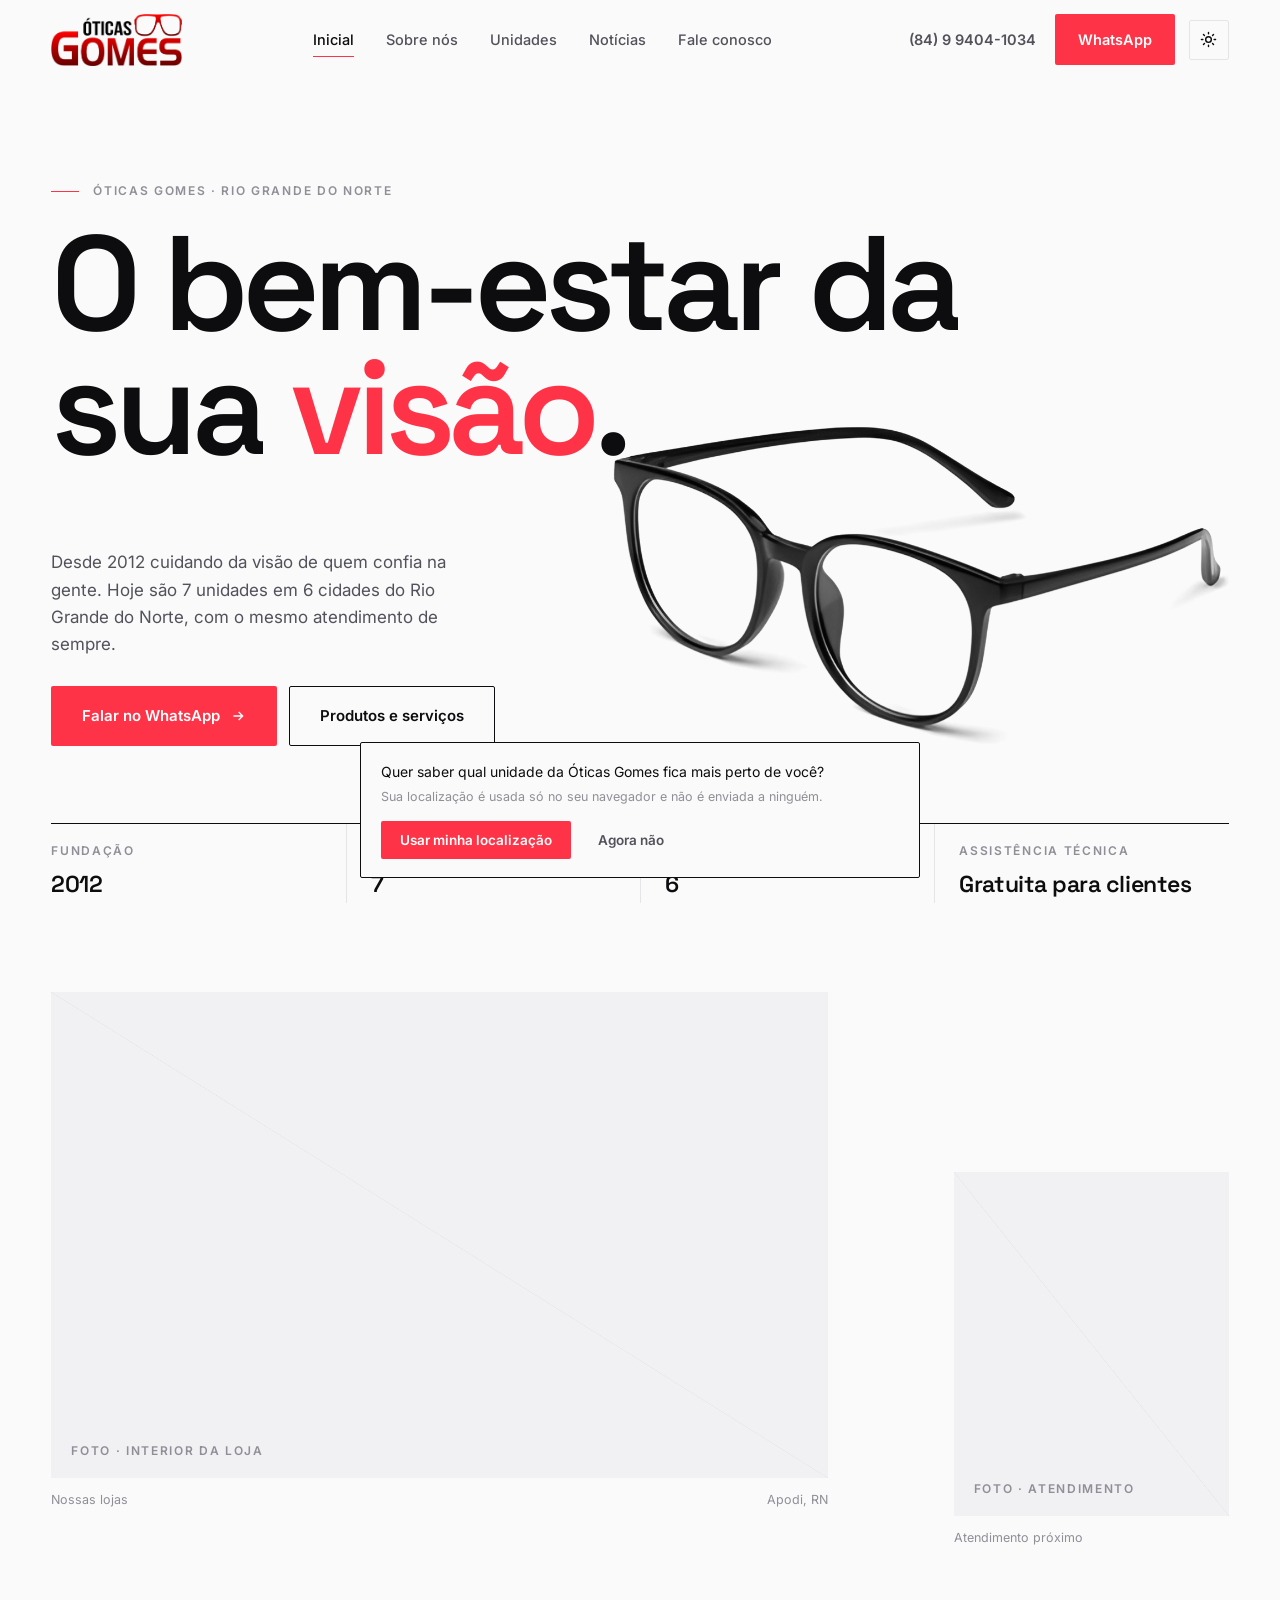
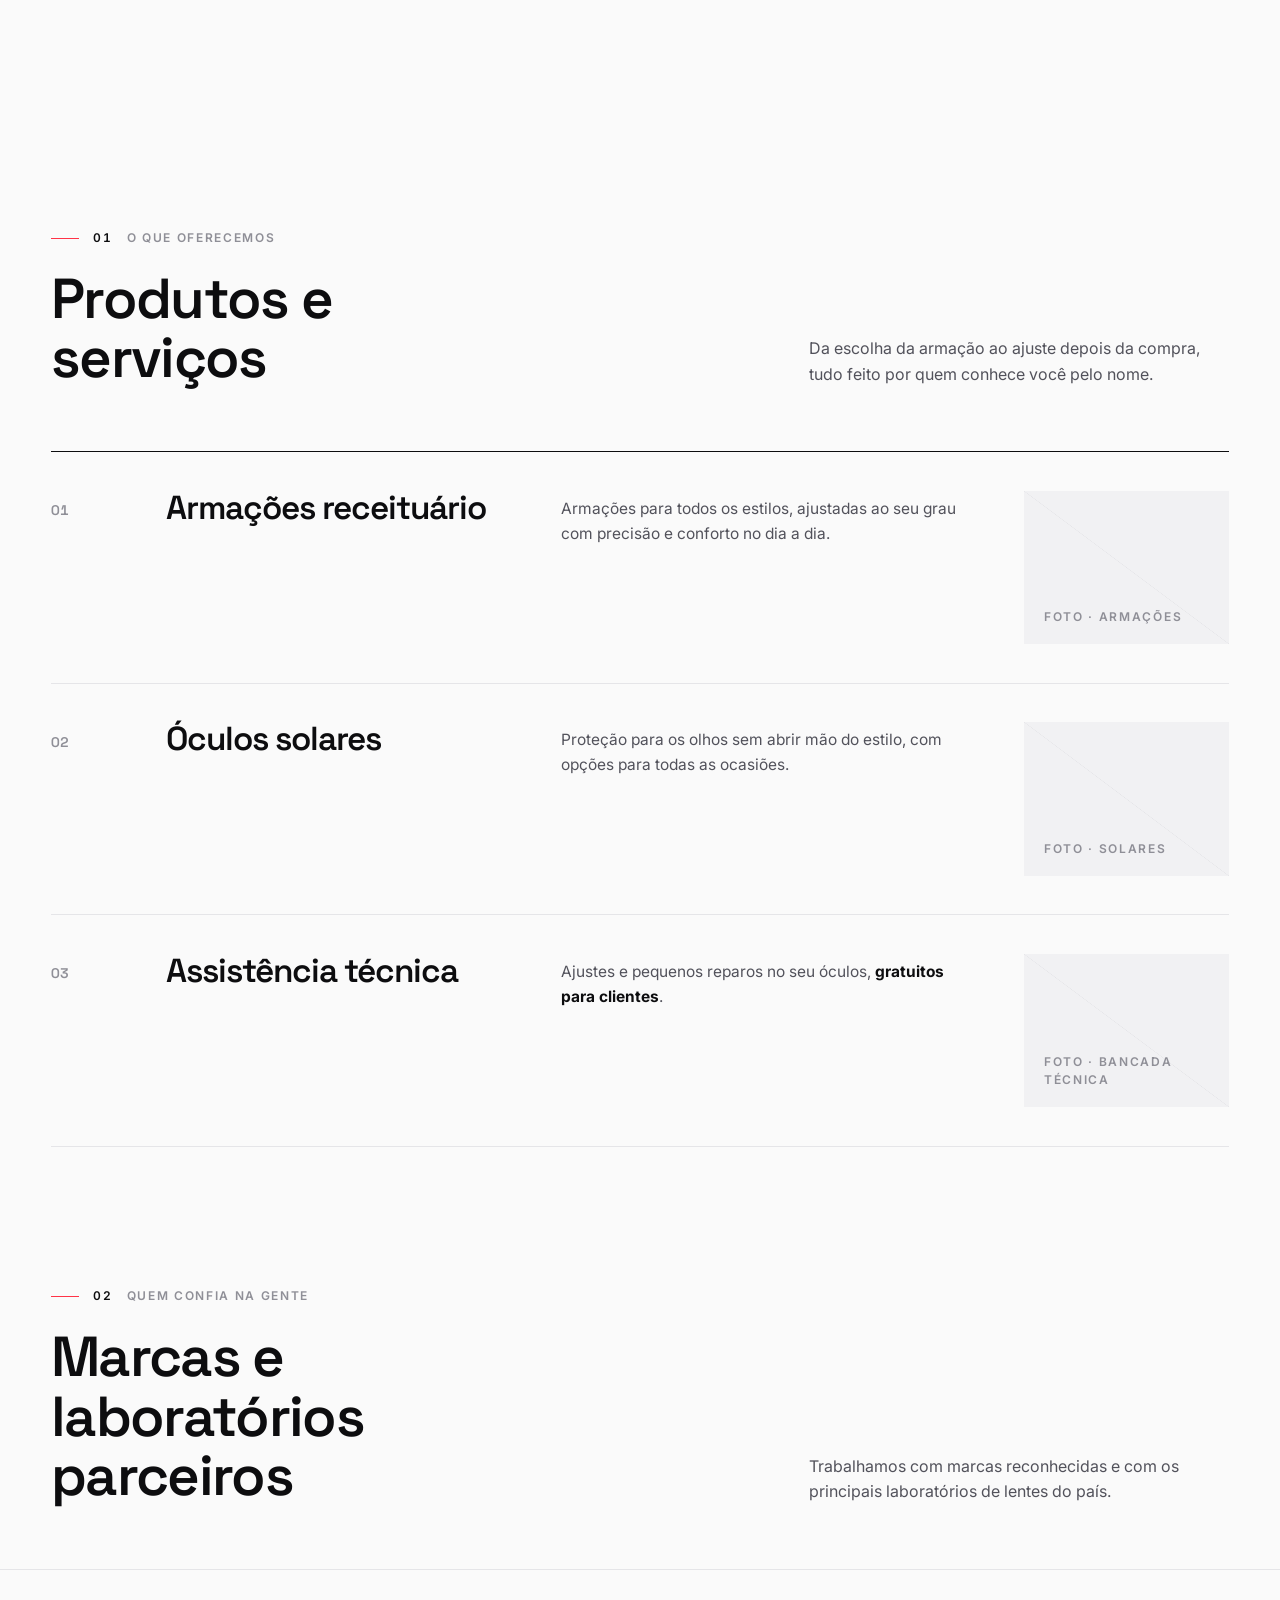
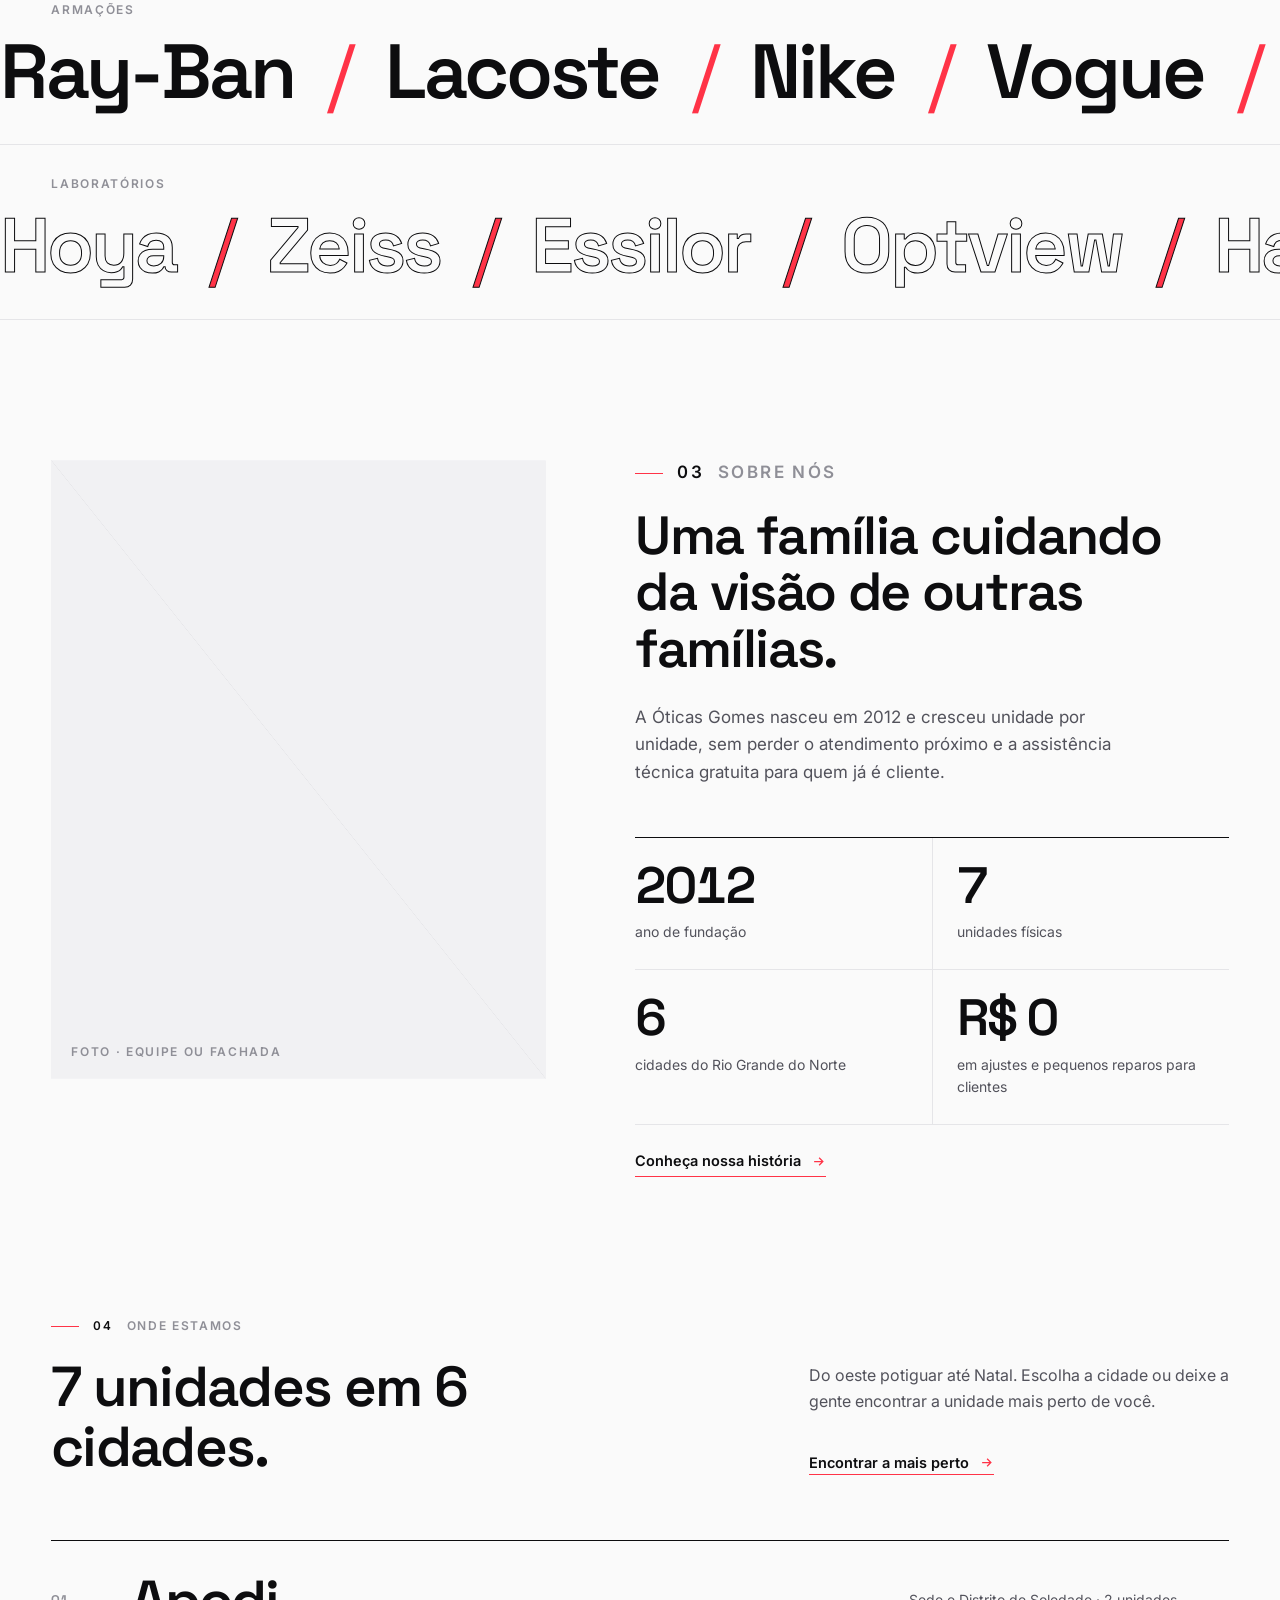
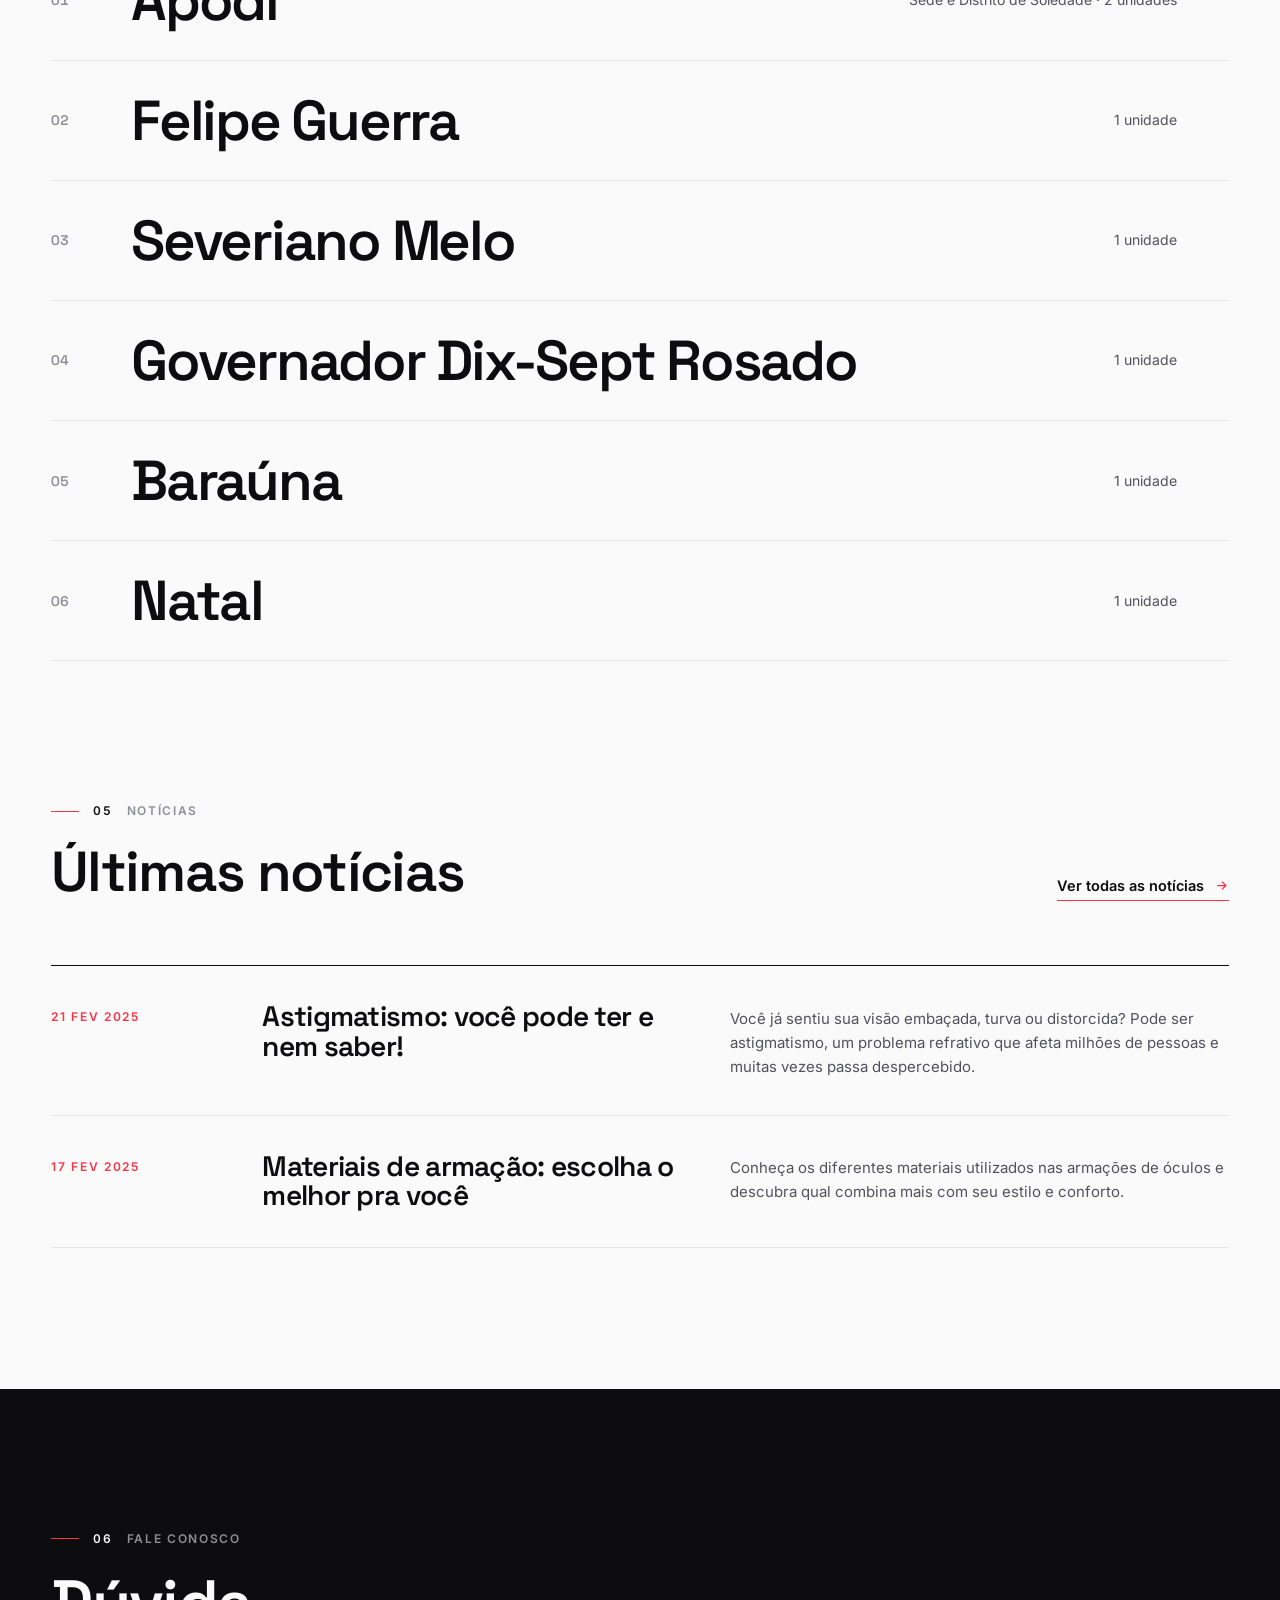
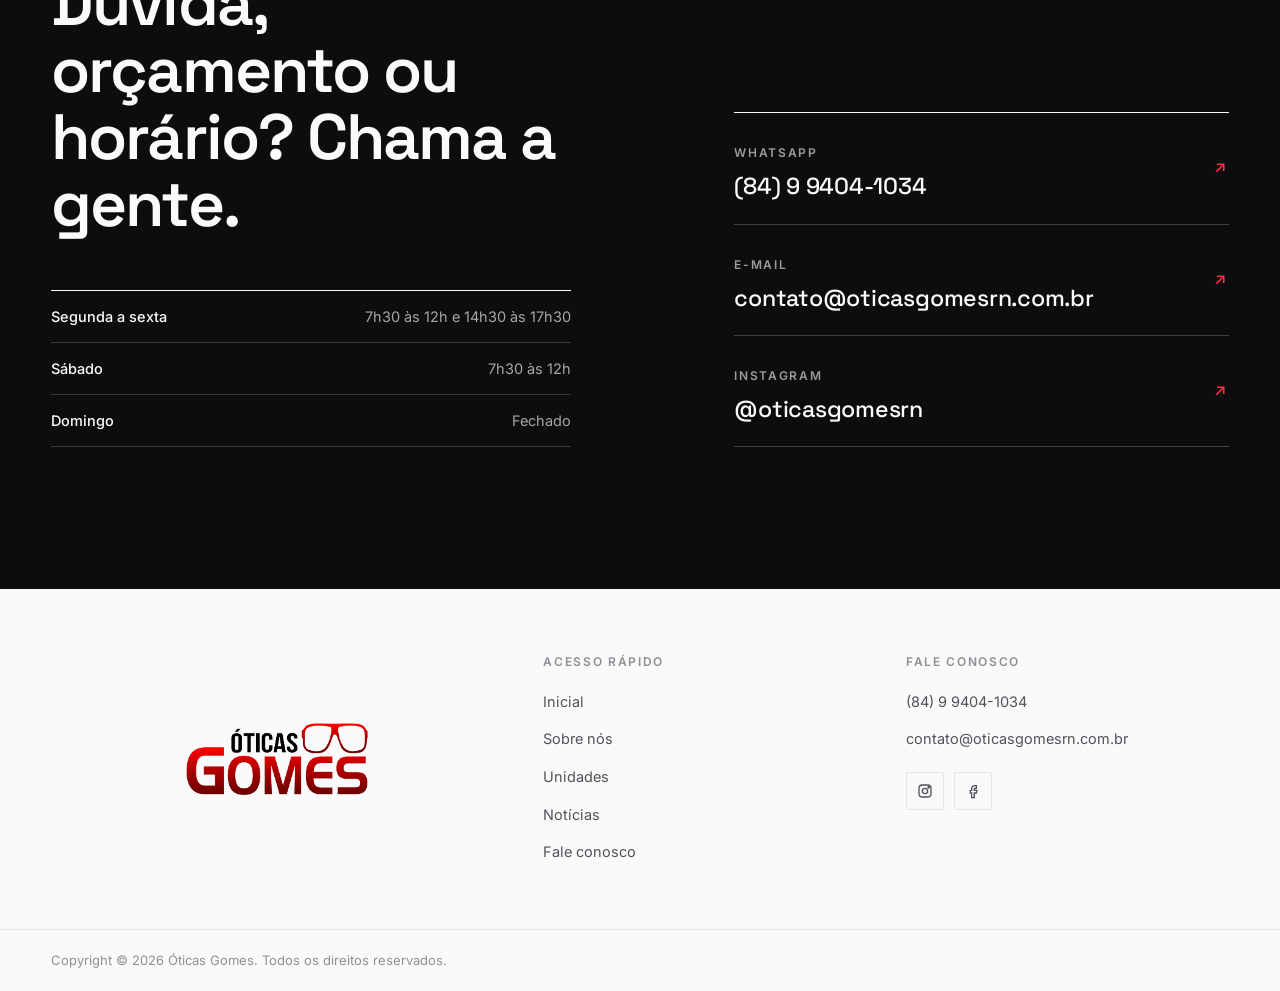
==== commit bb1a5d16: "Centraliza a logo do footer e remove código sem uso Deixa o respiro do footer simétrico para a logo " ====
--- a/index.html
+++ b/index.html
@@ -50,7 +50,7 @@
       <h1 class="hero__title" data-split>O bem-estar da sua <em>visão</em>.</h1>
 
       <div class="hero__body">
-        <div class="hero__intro" data-reveal data-reveal-delay="2">
+        <div data-reveal data-reveal-delay="2">
           <p class="hero__subtitle">
             Desde 2012 cuidando da visão de quem confia na gente. Hoje são 7 unidades
             em 6 cidades do Rio Grande do Norte, com o mesmo atendimento de sempre.
@@ -103,7 +103,7 @@
         </div>
       </div>
 
-      <ol class="services rows">
+      <ol class="rows">
         <li class="service" data-reveal>
           <span class="index">01</span>
           <h3>Armações receituário</h3>
@@ -226,7 +226,7 @@
         </div>
       </div>
 
-      <div class="posts rows" data-posts="2"></div>
+      <div class="rows" data-posts="2"></div>
     </div>
   </section>
 
--- a/frontend/css/global.css
+++ b/frontend/css/global.css
@@ -501,7 +501,7 @@
 .cta__aside .link-more { color: var(--bg); }
 
 .site-footer { background: var(--bg); border-top: 1px solid var(--ink); }
-.site-footer__inner { display: grid; grid-template-columns: 1.4fr 1fr 1fr; gap: 40px; padding-block: 72px 48px; }
+.site-footer__inner { display: grid; grid-template-columns: 1.4fr 1fr 1fr; gap: 40px; padding-block: 64px; }
 .site-footer__brand { display: flex; align-items: center; justify-content: center; }
 .site-footer__heading { margin-bottom: 18px; }
 .site-footer__links { list-style: none; padding: 0; margin: 0; display: grid; gap: 12px; }
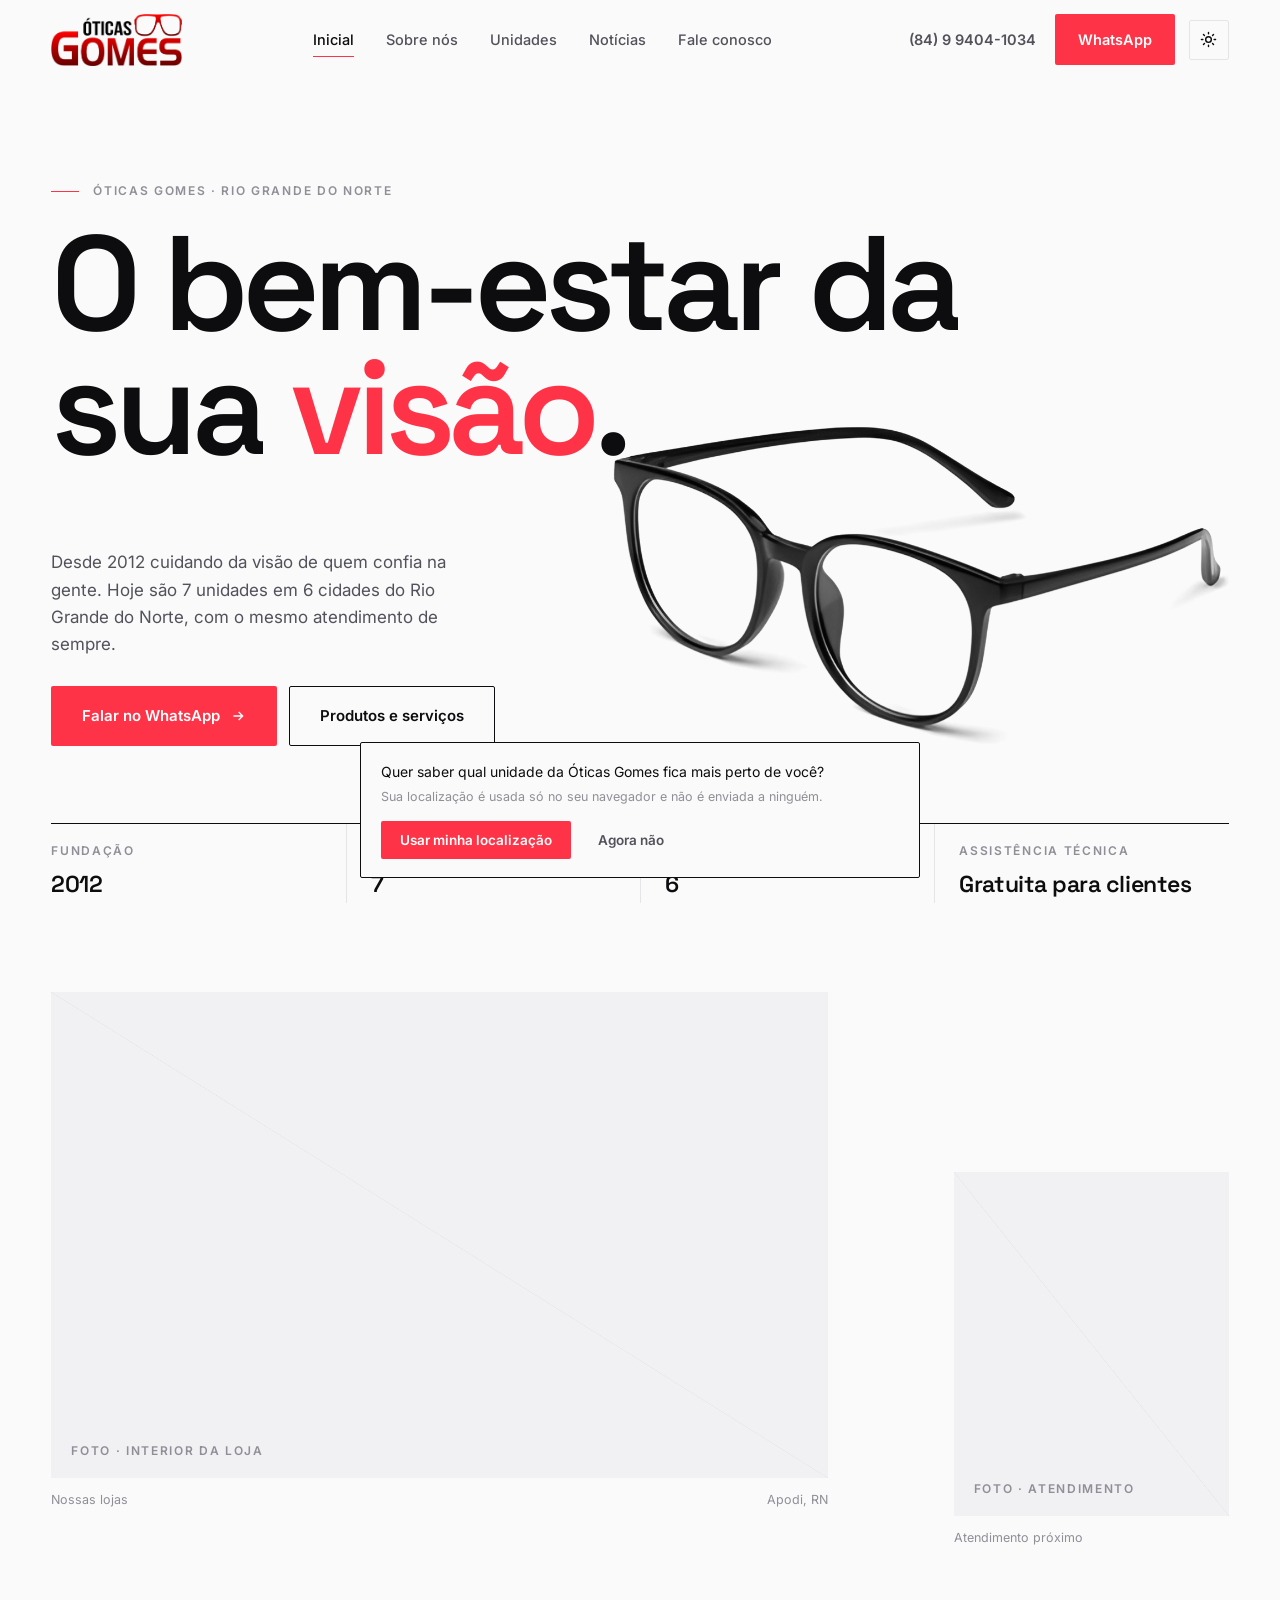
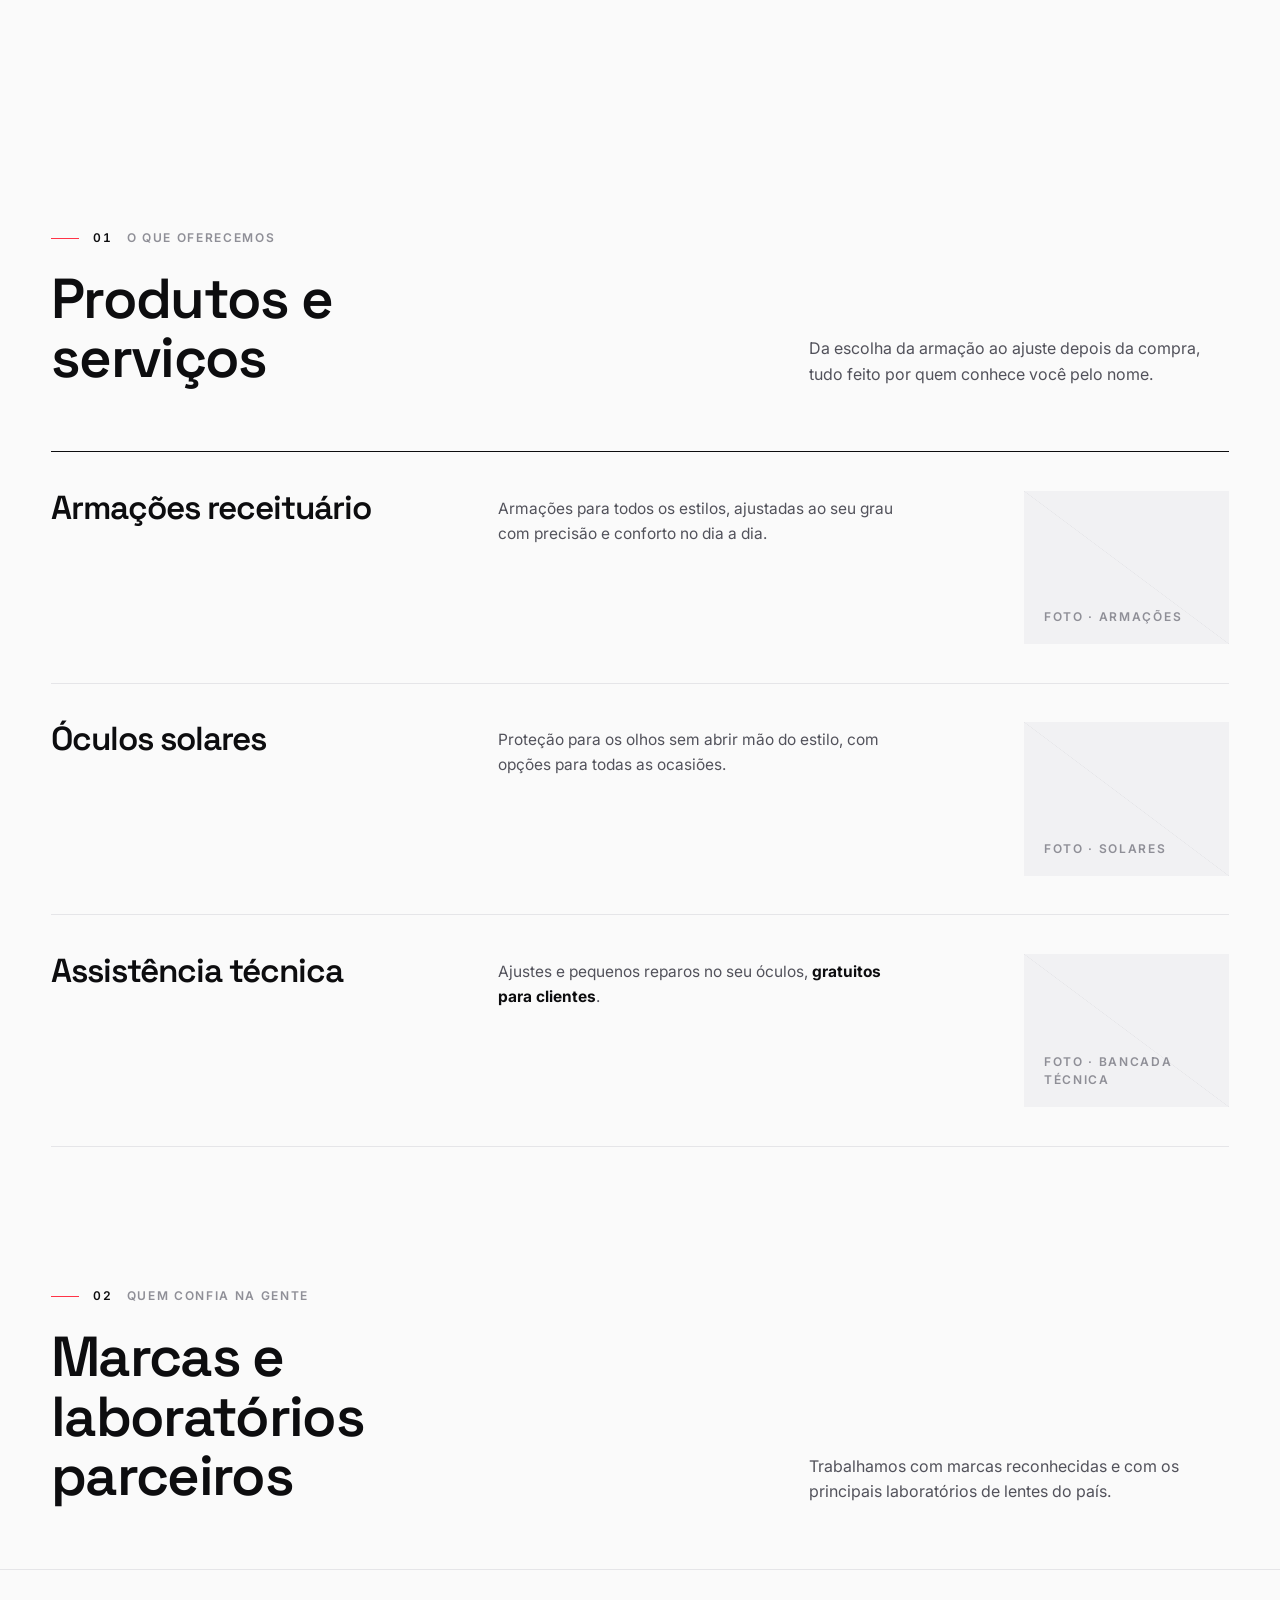
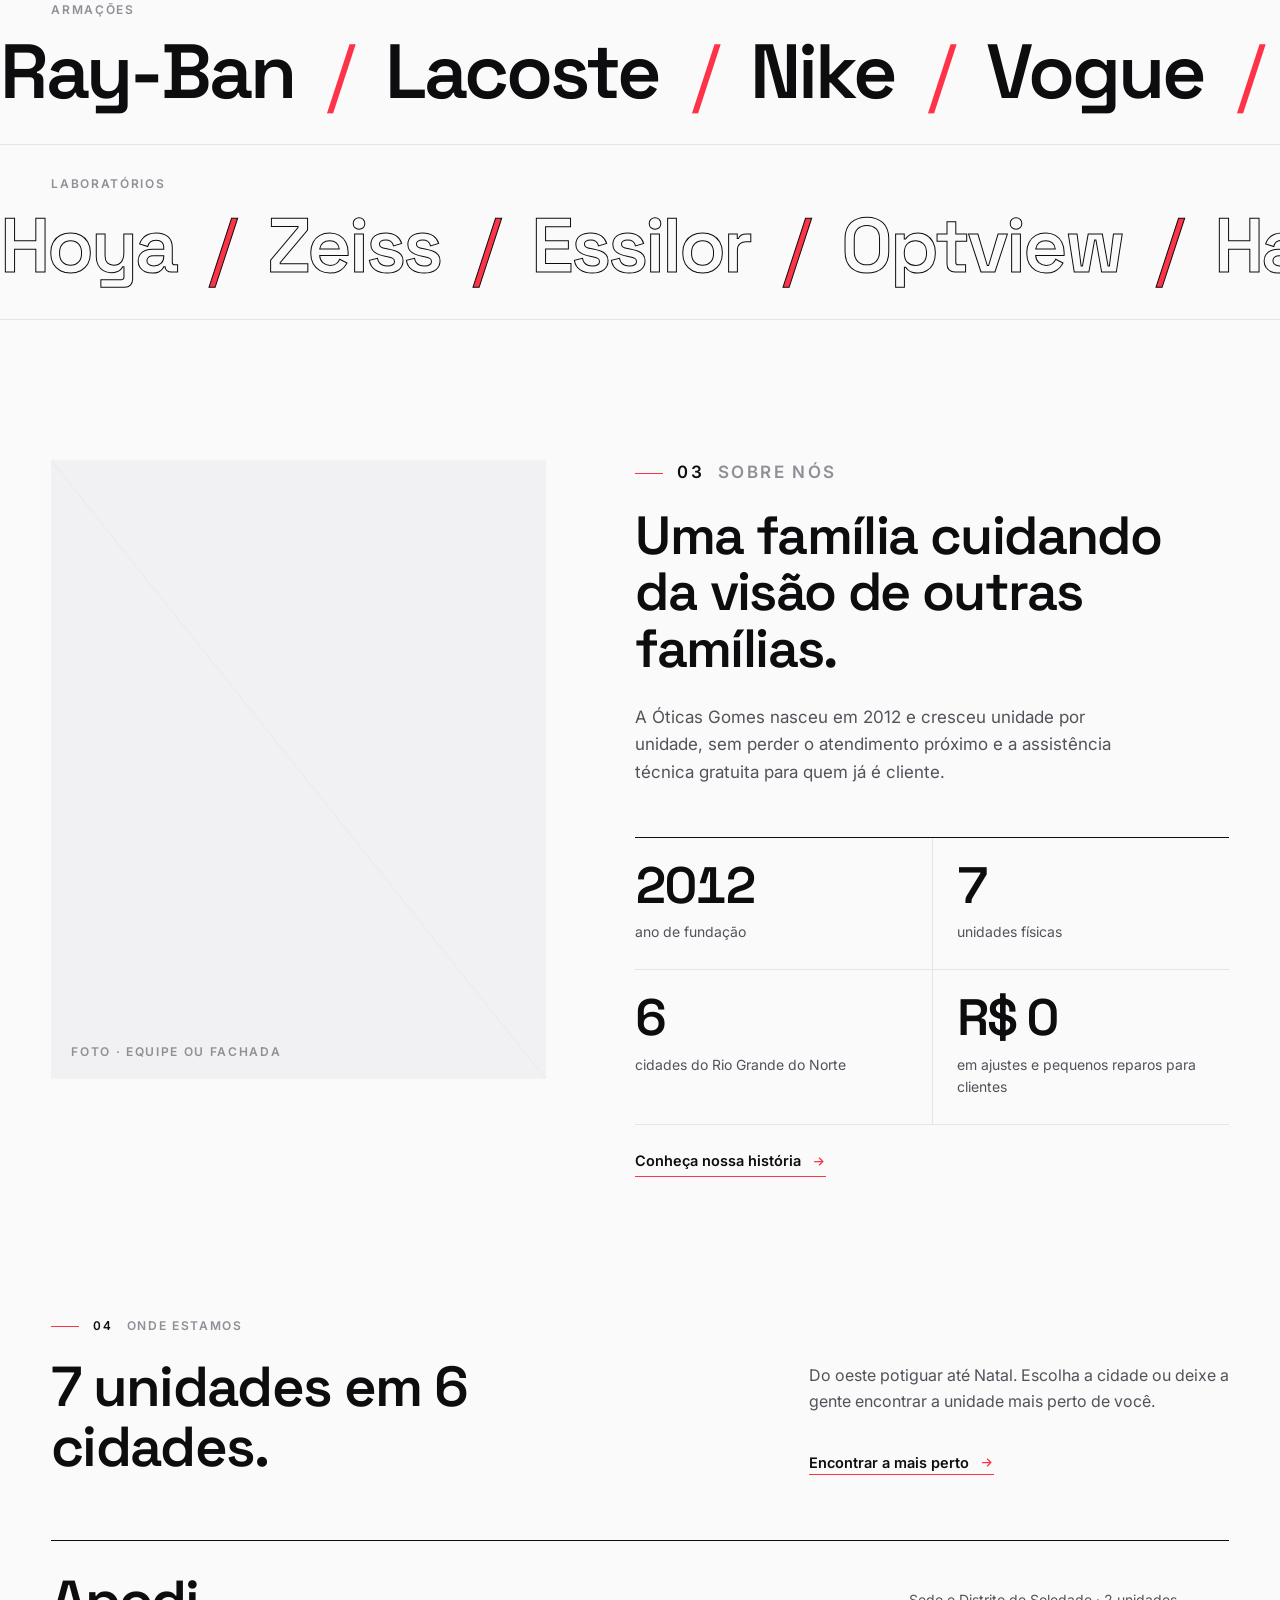
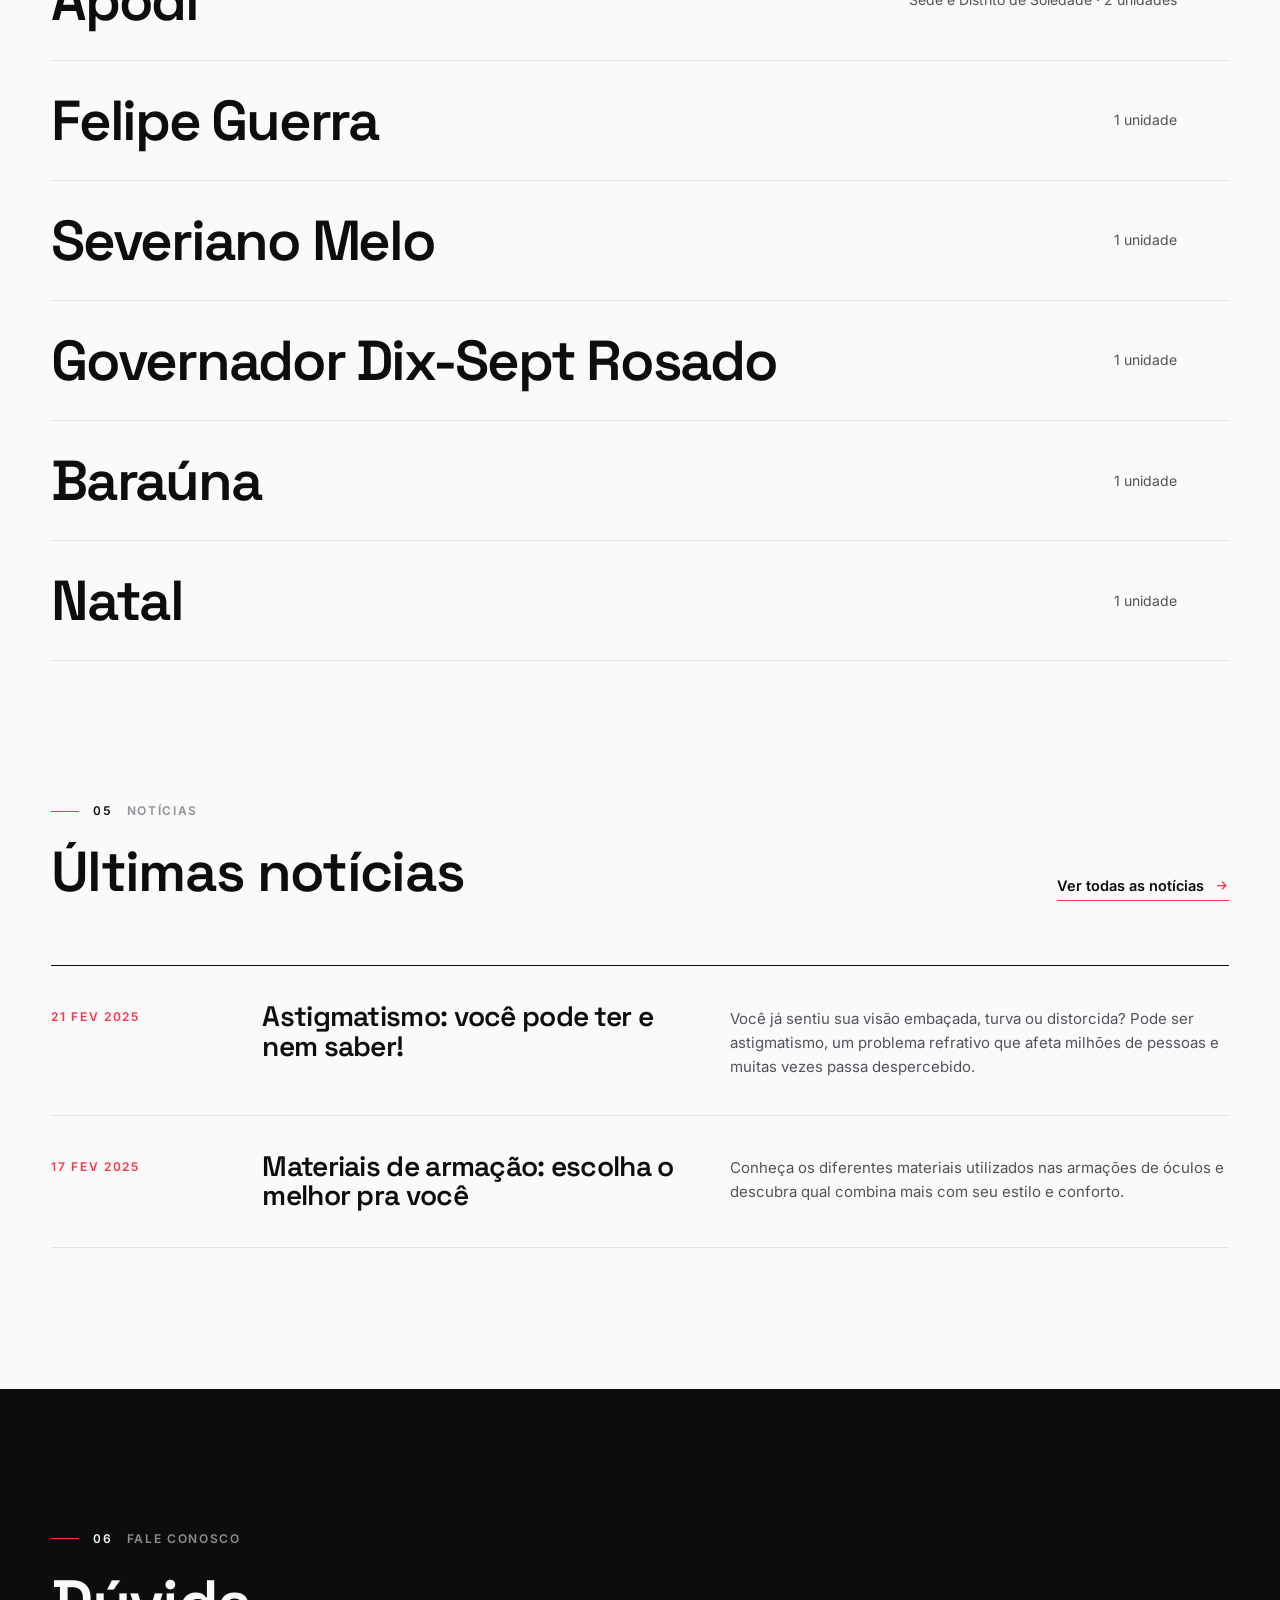
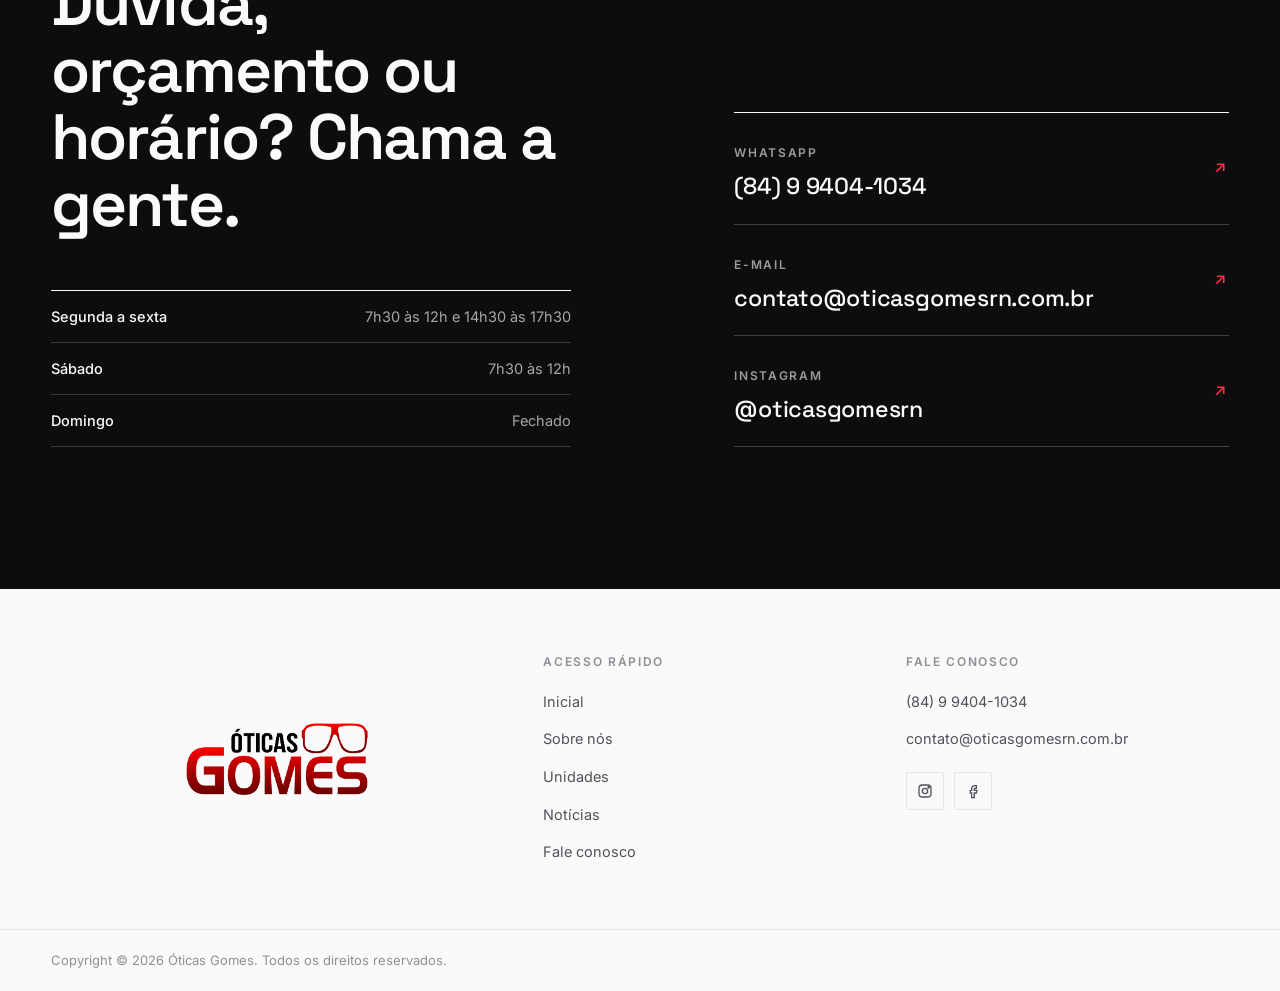
==== commit 50ed6a9f: "Remove numeração de itens em listas e corrige cores fora de sincronia - Tira os números (01, 02, 03." ====
--- a/index.html
+++ b/index.html
@@ -7,8 +7,7 @@
 <meta name="description" content="Óticas Gomes: armações receituário, óculos solares e assistência técnica gratuita para clientes. Rede com 7 unidades em 6 cidades do Rio Grande do Norte, desde 2012.">
 
 <link rel="canonical" href="https://oticasgomesrn.com.br/">
-<meta name="theme-color" content="#fafafa" media="(prefers-color-scheme: light)">
-<meta name="theme-color" content="#0a0a0c" media="(prefers-color-scheme: dark)">
+<meta name="theme-color" content="#fafafa">
 <meta property="og:type" content="website">
 <meta property="og:site_name" content="Óticas Gomes">
 <meta property="og:locale" content="pt_BR">
@@ -65,7 +64,8 @@
         </div>
 
         <div class="hero__visual" data-reveal data-reveal-delay="1">
-          <img class="hero__photo" src="/frontend/assets/armacao-hero.webp" alt="Armação de óculos de grau preta" width="1120" height="592" fetchpriority="high">
+          <img class="hero__photo hero__photo--light" src="/frontend/assets/armacao-hero.webp" alt="Armação de óculos de grau preta" width="1120" height="592" fetchpriority="high">
+          <img class="hero__photo hero__photo--dark" src="/frontend/assets/armacao-hero-dark.webp" alt="" width="1120" height="592" fetchpriority="high">
         </div>
       </div>
 
@@ -105,7 +105,6 @@
 
       <ol class="rows">
         <li class="service" data-reveal>
-          <span class="index">01</span>
           <h3>Armações receituário</h3>
           <p>Armações para todos os estilos, ajustadas ao seu grau com precisão e conforto no dia a dia.</p>
           <figure class="photo service__photo" style="--ratio: 4 / 3">
@@ -113,7 +112,6 @@
           </figure>
         </li>
         <li class="service" data-reveal>
-          <span class="index">02</span>
           <h3>Óculos solares</h3>
           <p>Proteção para os olhos sem abrir mão do estilo, com opções para todas as ocasiões.</p>
           <figure class="photo service__photo" style="--ratio: 4 / 3">
@@ -121,7 +119,6 @@
           </figure>
         </li>
         <li class="service" data-reveal>
-          <span class="index">03</span>
           <h3>Assistência técnica</h3>
           <p>Ajustes e pequenos reparos no seu óculos, <strong>gratuitos para clientes</strong>.</p>
           <figure class="photo service__photo" style="--ratio: 4 / 3">
--- a/frontend/css/global.css
+++ b/frontend/css/global.css
@@ -17,9 +17,10 @@
   --section-y: clamp(80px, 11vw, 160px);
   --radius-sm: 2px;
   --ease: cubic-bezier(0.22, 1, 0.36, 1);
-  --photo-filter: none;
   --logo-light: block;
   --logo-dark: none;
+  --media-light: block;
+  --media-dark: none;
 
   color-scheme: light;
 }
@@ -36,9 +37,10 @@
   --accent-2: #ff2d42;
   --on-accent: #0a0a0c;
 
-  --photo-filter: invert(1);
   --logo-light: none;
   --logo-dark: block;
+  --media-light: none;
+  --media-dark: block;
   color-scheme: dark;
 }
 
@@ -46,7 +48,12 @@
 
 [hidden] { display: none !important; }
 
-html { scroll-behavior: smooth; }
+html { scroll-behavior: smooth; background: var(--bg); scrollbar-color: var(--muted) var(--bg); }
+
+::-webkit-scrollbar { width: 12px; height: 12px; }
+::-webkit-scrollbar-track { background: var(--bg); }
+::-webkit-scrollbar-thumb { background: var(--muted); border: 3px solid var(--bg); border-radius: 8px; }
+::-webkit-scrollbar-thumb:hover { background: var(--ink-soft); }
 
 body {
   margin: 0;
@@ -116,15 +123,6 @@
   color: var(--muted);
 }
 .overline--accent { color: var(--accent); }
-
-.index {
-  font-family: var(--font-display);
-  font-size: 14px;
-  font-weight: 600;
-  font-variant-numeric: tabular-nums;
-  color: var(--muted);
-  transition: color 0.4s var(--ease);
-}
 
 .rows { list-style: none; margin: 0; padding: 0; border-top: 1px solid var(--ink); }
 .rows > * { border-bottom: 1px solid var(--line); }
@@ -313,8 +311,7 @@
   transition: background-color 0.4s var(--ease), border-color 0.4s var(--ease), height 0.4s var(--ease), transform 0.5s var(--ease);
 }
 .site-header.is-scrolled {
-  background: color-mix(in srgb, var(--bg) 90%, transparent);
-  backdrop-filter: blur(12px);
+  background: var(--bg);
   border-color: var(--line);
   height: 68px;
 }
@@ -436,7 +433,7 @@
 
 .cities a {
   display: grid;
-  grid-template-columns: 56px minmax(0, 1fr) auto 28px;
+  grid-template-columns: minmax(0, 1fr) auto 28px;
   gap: 8px 24px;
   align-items: center;
   padding: clamp(18px, 2.4vw, 30px) 0;
@@ -466,7 +463,6 @@
 .cities .icon { font-size: 26px; color: var(--accent); opacity: 0; translate: -10px 0; transition: opacity 0.4s var(--ease), translate 0.5s var(--ease); }
 .cities a:hover::before { transform: scaleY(1); }
 .cities a:hover .cities__name { translate: 12px 0; }
-.cities a:hover .index { color: var(--accent); }
 .cities a:hover .icon { opacity: 1; translate: 0 0; }
 
 .post {
@@ -609,9 +605,9 @@
   .cta__inner { grid-template-columns: 1fr; }
   .post { grid-template-columns: 1fr; }
   .post time { padding-top: 0; }
-  .cities a { grid-template-columns: 36px minmax(0, 1fr) 24px; }
-  .cities__meta { grid-column: 2; grid-row: 2; text-align: left; }
-  .cities .icon { grid-column: 3; grid-row: 1; opacity: 1; translate: 0 0; }
+  .cities a { grid-template-columns: minmax(0, 1fr) 24px; }
+  .cities__meta { grid-column: 1; grid-row: 2; text-align: left; }
+  .cities .icon { grid-column: 2; grid-row: 1; opacity: 1; translate: 0 0; }
 }
 
 @keyframes menu-in {
--- a/frontend/css/home.css
+++ b/frontend/css/home.css
@@ -18,7 +18,9 @@
 .hero__subtitle { max-width: 440px; font-size: 17px; color: var(--ink-soft); }
 .hero__actions { display: flex; gap: 12px; flex-wrap: wrap; margin-top: 28px; }
 .hero__visual { display: flex; justify-content: flex-end; margin-top: clamp(-160px, -9vw, -40px); }
-.hero__photo { width: 100%; max-width: 620px; height: auto; filter: var(--photo-filter); }
+.hero__photo { width: 100%; max-width: 620px; height: auto; }
+.hero__photo--light { display: var(--media-light); }
+.hero__photo--dark { display: var(--media-dark); }
 
 @supports (animation-timeline: scroll()) {
   .hero__photo {
@@ -48,12 +50,11 @@
 
 .service {
   display: grid;
-  grid-template-columns: 64px minmax(0, 1fr) minmax(0, 1.2fr) clamp(160px, 16vw, 240px);
+  grid-template-columns: minmax(0, 1fr) minmax(0, 1.2fr) clamp(160px, 16vw, 240px);
   gap: 24px clamp(24px, 4vw, 64px);
   align-items: start;
   padding: clamp(24px, 3vw, 40px) 0;
 }
-.service .index { padding-top: 0.6em; }
 .service h3 {
   font-size: clamp(1.5rem, 2.6vw, 2.2rem);
   margin: 0;
@@ -61,7 +62,6 @@
 }
 .service p { margin: 0; padding-top: 0.4em; font-size: 15.5px; max-width: 420px; }
 .service p strong { color: var(--ink); }
-.service:hover .index { color: var(--accent); }
 .service:hover h3 { translate: 8px 0; }
 
 .brands { overflow: hidden; }
@@ -119,8 +119,7 @@
   .gallery__main { grid-column: 1 / -1; }
   .gallery__side { grid-column: 5 / -1; margin-top: 0; }
 
-  .service { grid-template-columns: 40px minmax(0, 1fr); }
-  .service p, .service__photo { grid-column: 2; }
+  .service { grid-template-columns: 1fr; }
   .service__photo { max-width: 360px; }
 
   .about { grid-template-columns: 1fr; }
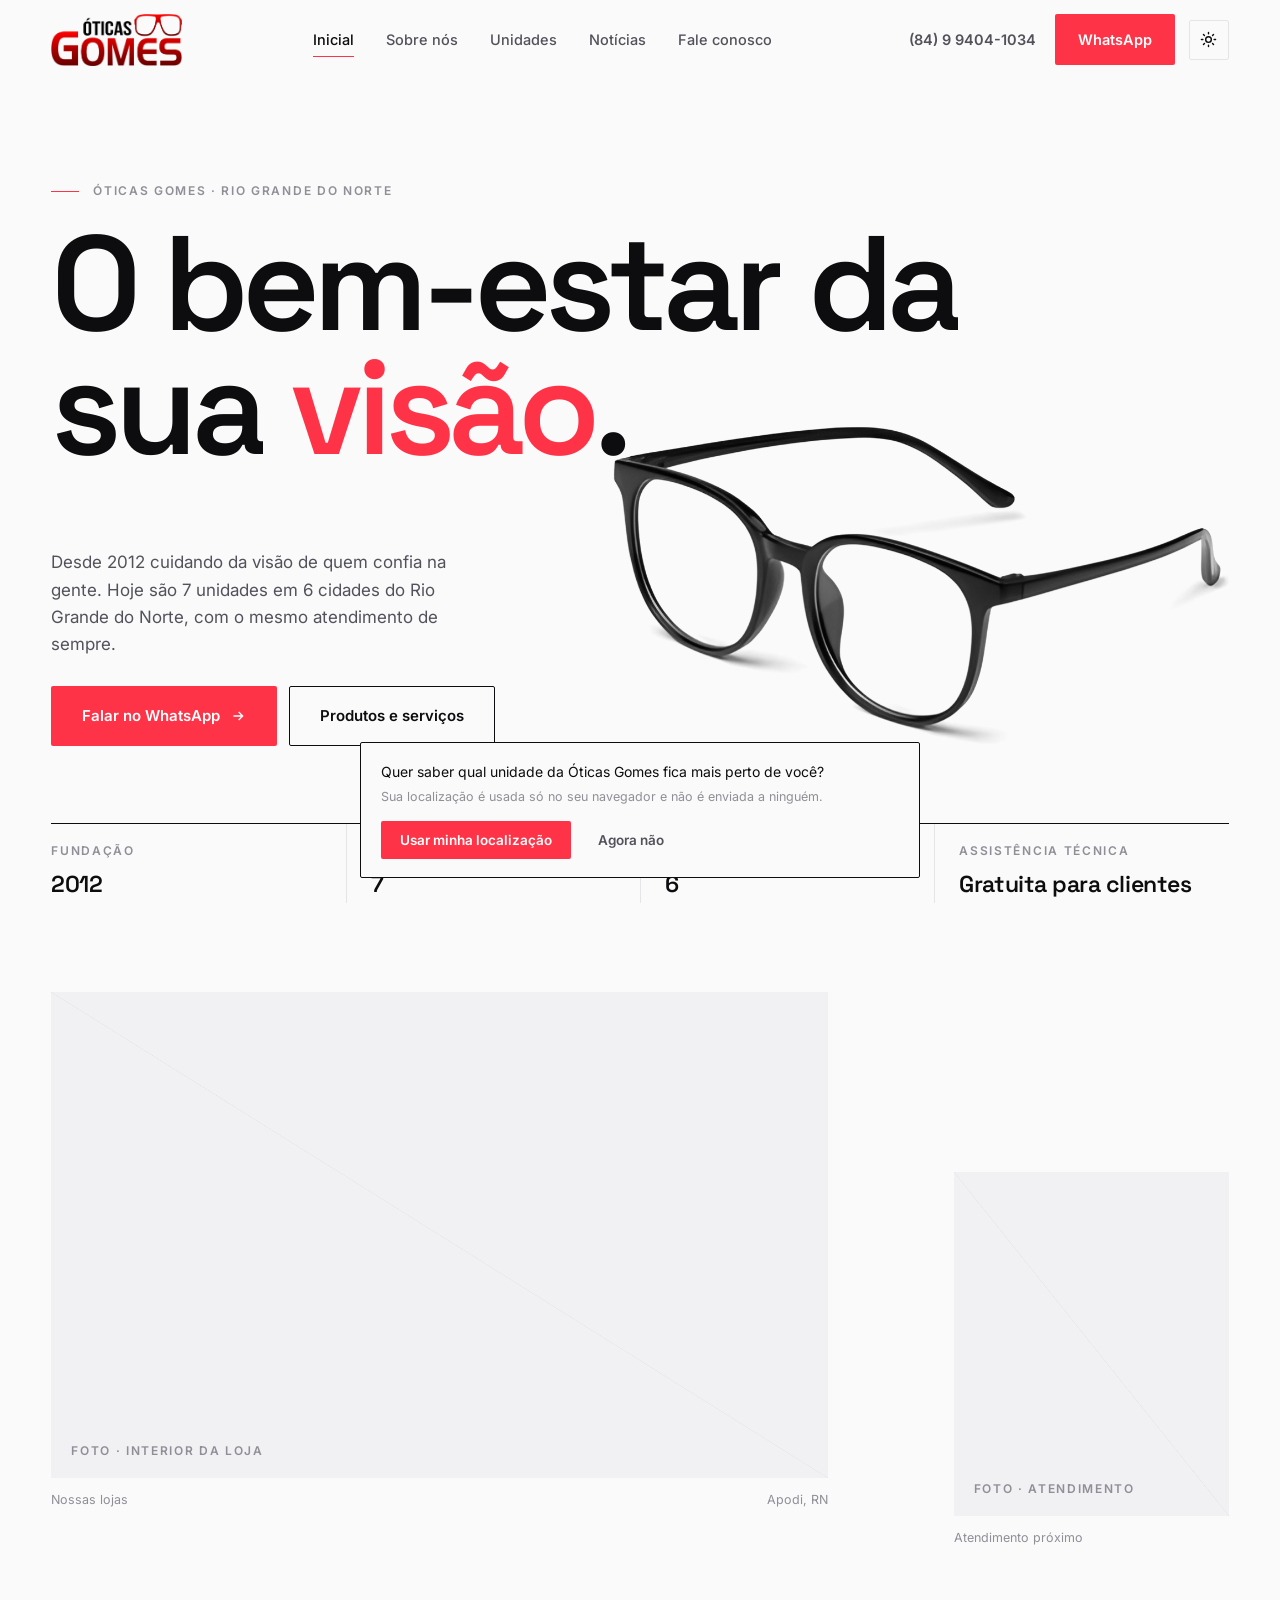
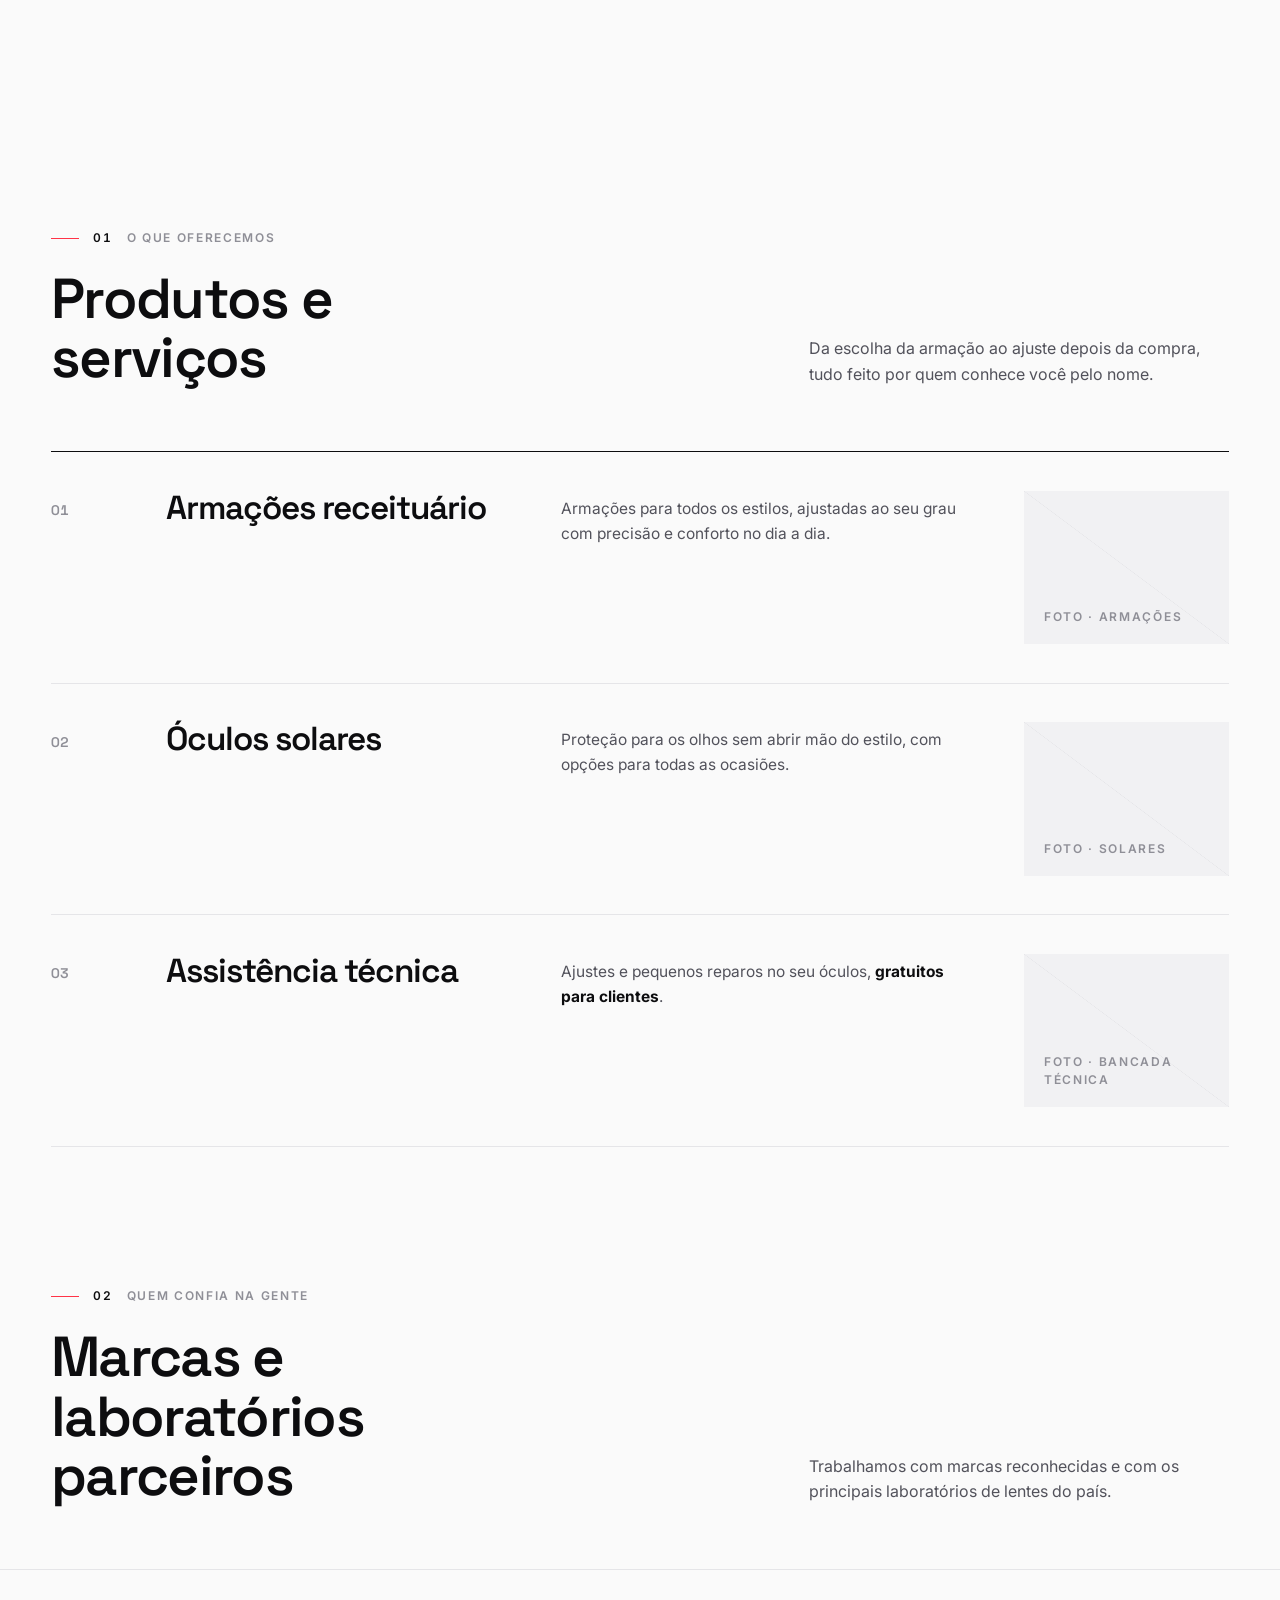
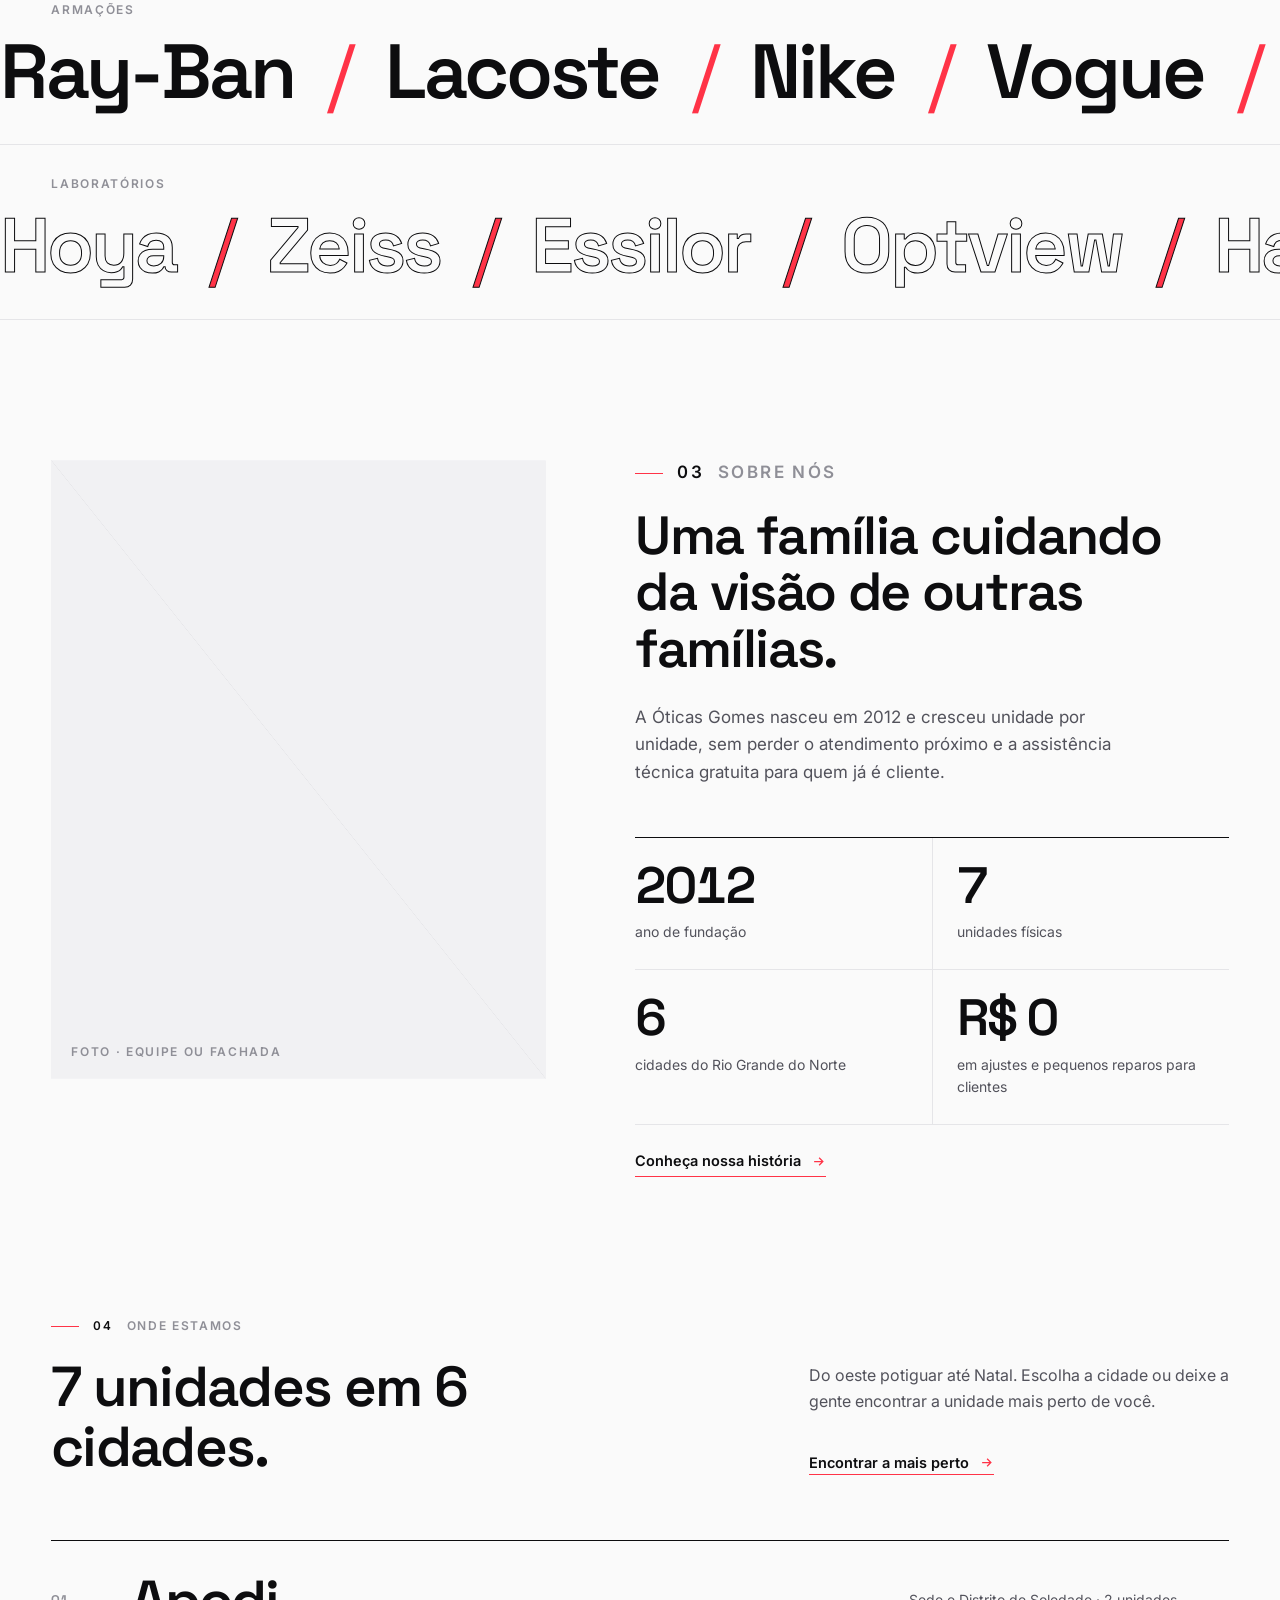
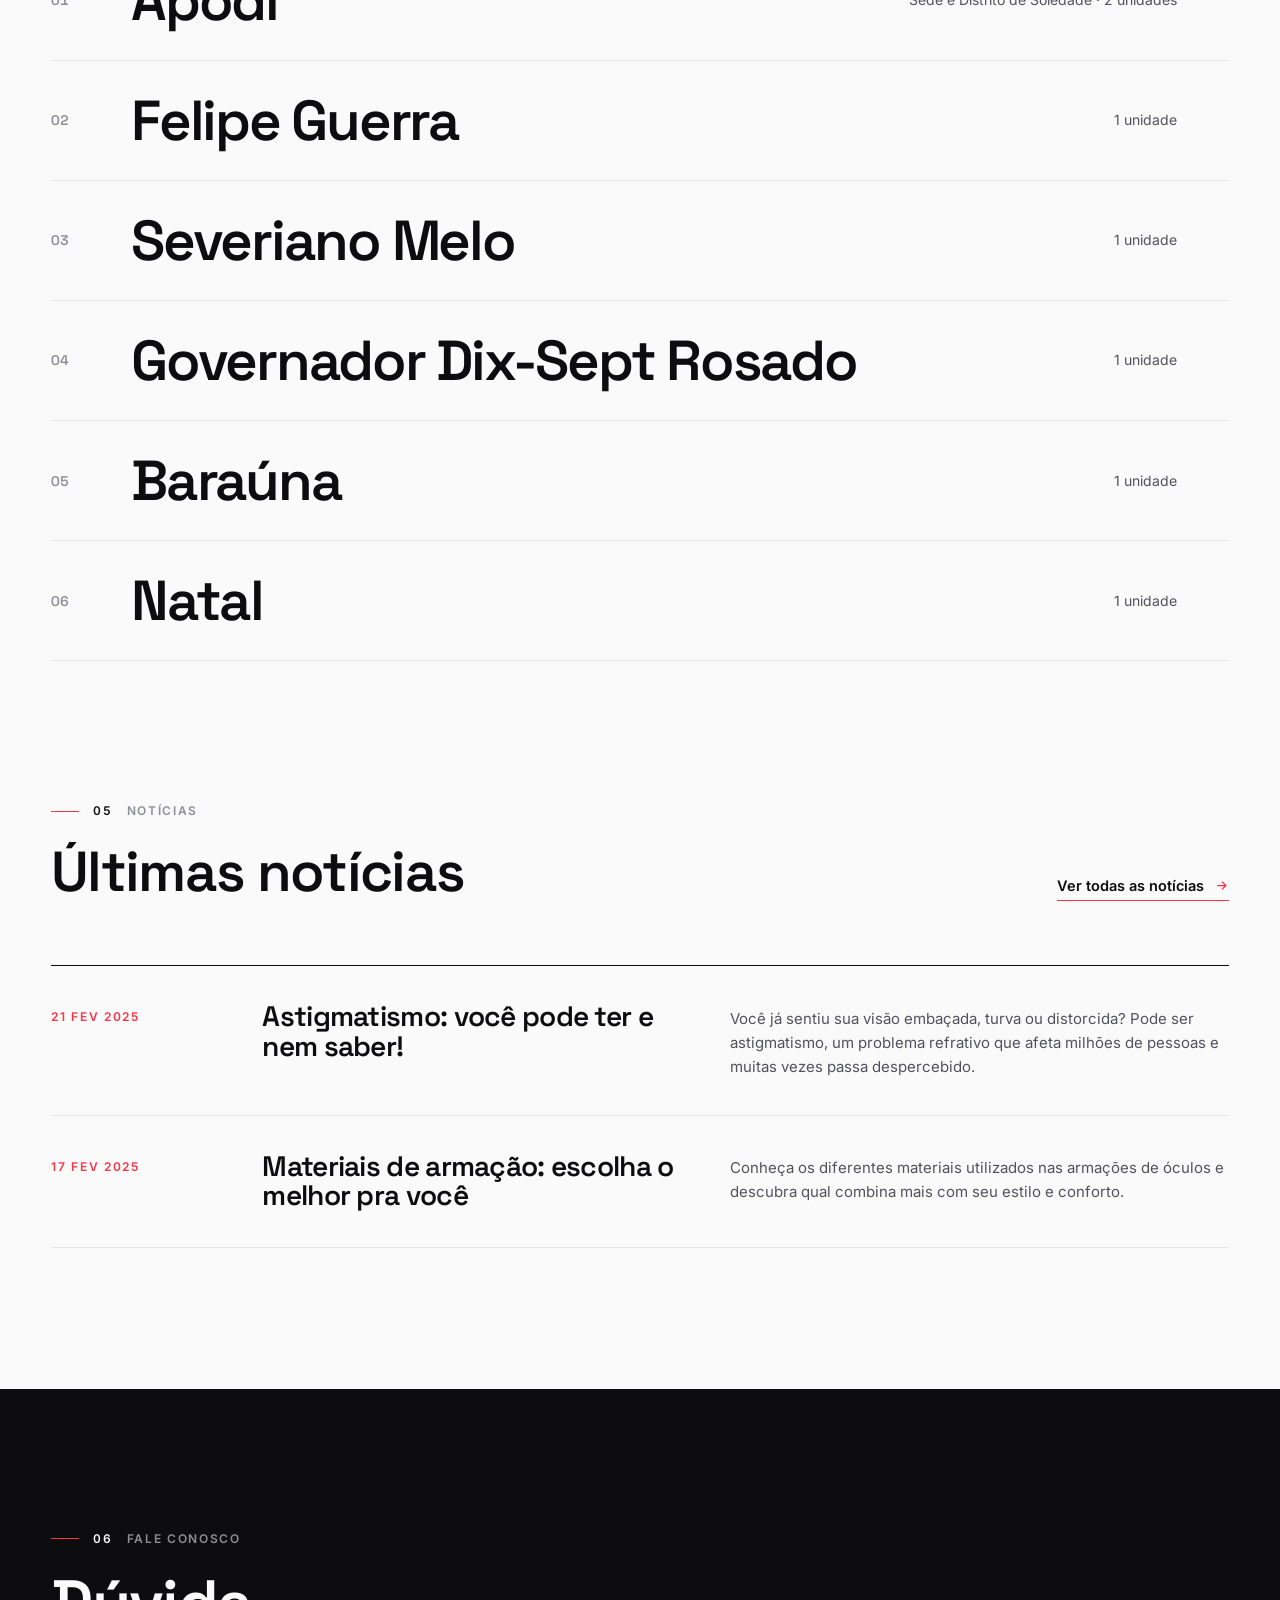
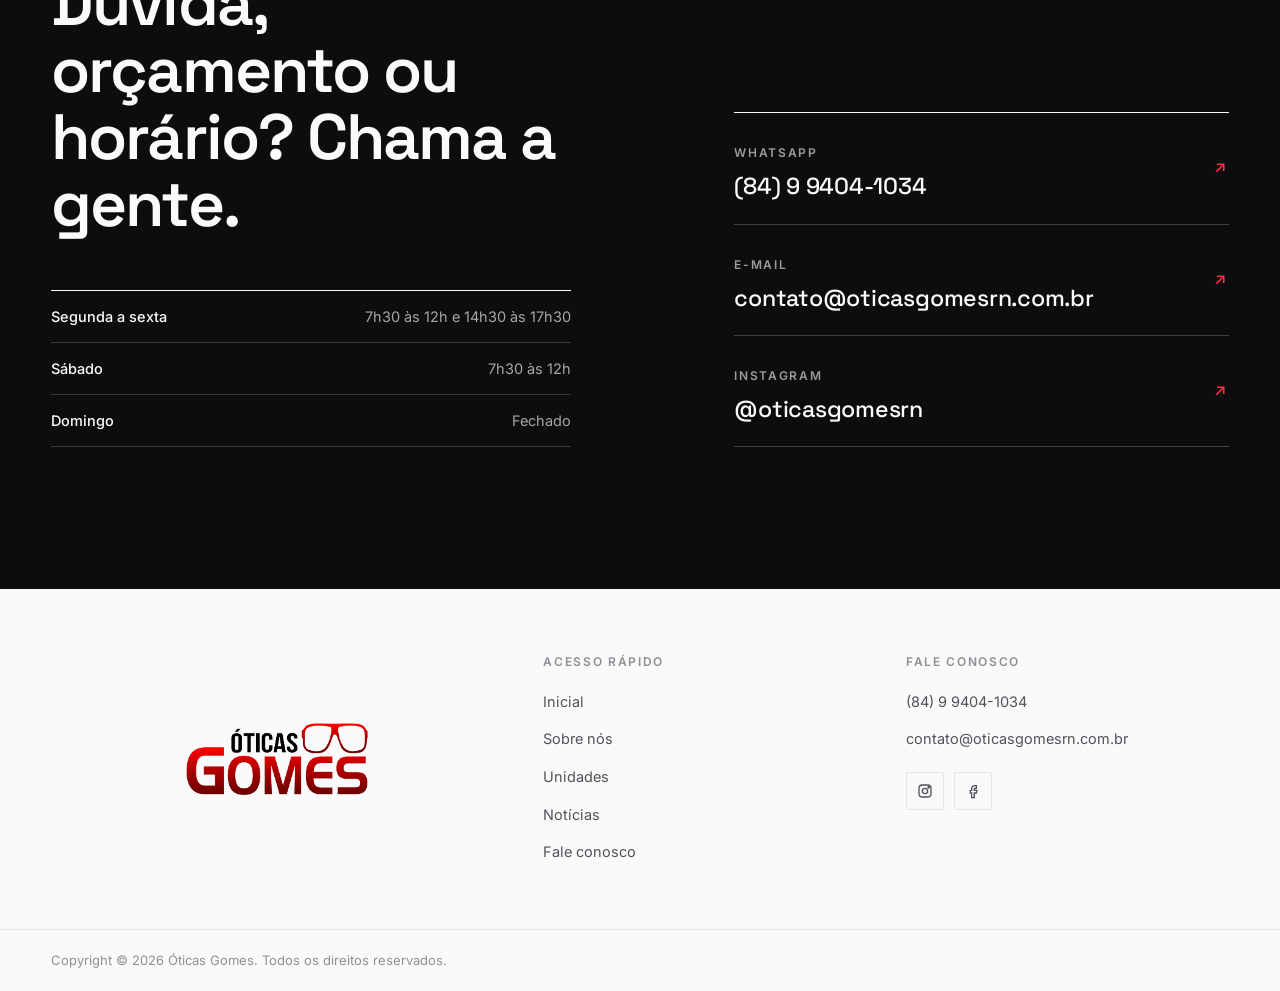
==== commit 6bbf040f: "Revert "Remove numeração de itens em listas e corrige cores fora de sincronia" This reverts commit 5" ====
--- a/index.html
+++ b/index.html
@@ -7,7 +7,8 @@
 <meta name="description" content="Óticas Gomes: armações receituário, óculos solares e assistência técnica gratuita para clientes. Rede com 7 unidades em 6 cidades do Rio Grande do Norte, desde 2012.">
 
 <link rel="canonical" href="https://oticasgomesrn.com.br/">
-<meta name="theme-color" content="#fafafa">
+<meta name="theme-color" content="#fafafa" media="(prefers-color-scheme: light)">
+<meta name="theme-color" content="#0a0a0c" media="(prefers-color-scheme: dark)">
 <meta property="og:type" content="website">
 <meta property="og:site_name" content="Óticas Gomes">
 <meta property="og:locale" content="pt_BR">
@@ -105,6 +106,7 @@
 
       <ol class="rows">
         <li class="service" data-reveal>
+          <span class="index">01</span>
           <h3>Armações receituário</h3>
           <p>Armações para todos os estilos, ajustadas ao seu grau com precisão e conforto no dia a dia.</p>
           <figure class="photo service__photo" style="--ratio: 4 / 3">
@@ -112,6 +114,7 @@
           </figure>
         </li>
         <li class="service" data-reveal>
+          <span class="index">02</span>
           <h3>Óculos solares</h3>
           <p>Proteção para os olhos sem abrir mão do estilo, com opções para todas as ocasiões.</p>
           <figure class="photo service__photo" style="--ratio: 4 / 3">
@@ -119,6 +122,7 @@
           </figure>
         </li>
         <li class="service" data-reveal>
+          <span class="index">03</span>
           <h3>Assistência técnica</h3>
           <p>Ajustes e pequenos reparos no seu óculos, <strong>gratuitos para clientes</strong>.</p>
           <figure class="photo service__photo" style="--ratio: 4 / 3">
--- a/frontend/css/global.css
+++ b/frontend/css/global.css
@@ -48,12 +48,7 @@
 
 [hidden] { display: none !important; }
 
-html { scroll-behavior: smooth; background: var(--bg); scrollbar-color: var(--muted) var(--bg); }
-
-::-webkit-scrollbar { width: 12px; height: 12px; }
-::-webkit-scrollbar-track { background: var(--bg); }
-::-webkit-scrollbar-thumb { background: var(--muted); border: 3px solid var(--bg); border-radius: 8px; }
-::-webkit-scrollbar-thumb:hover { background: var(--ink-soft); }
+html { scroll-behavior: smooth; background: var(--bg); }
 
 body {
   margin: 0;
@@ -123,6 +118,15 @@
   color: var(--muted);
 }
 .overline--accent { color: var(--accent); }
+
+.index {
+  font-family: var(--font-display);
+  font-size: 14px;
+  font-weight: 600;
+  font-variant-numeric: tabular-nums;
+  color: var(--muted);
+  transition: color 0.4s var(--ease);
+}
 
 .rows { list-style: none; margin: 0; padding: 0; border-top: 1px solid var(--ink); }
 .rows > * { border-bottom: 1px solid var(--line); }
@@ -311,7 +315,8 @@
   transition: background-color 0.4s var(--ease), border-color 0.4s var(--ease), height 0.4s var(--ease), transform 0.5s var(--ease);
 }
 .site-header.is-scrolled {
-  background: var(--bg);
+  background: color-mix(in srgb, var(--bg) 90%, transparent);
+  backdrop-filter: blur(12px);
   border-color: var(--line);
   height: 68px;
 }
@@ -433,7 +438,7 @@
 
 .cities a {
   display: grid;
-  grid-template-columns: minmax(0, 1fr) auto 28px;
+  grid-template-columns: 56px minmax(0, 1fr) auto 28px;
   gap: 8px 24px;
   align-items: center;
   padding: clamp(18px, 2.4vw, 30px) 0;
@@ -463,6 +468,7 @@
 .cities .icon { font-size: 26px; color: var(--accent); opacity: 0; translate: -10px 0; transition: opacity 0.4s var(--ease), translate 0.5s var(--ease); }
 .cities a:hover::before { transform: scaleY(1); }
 .cities a:hover .cities__name { translate: 12px 0; }
+.cities a:hover .index { color: var(--accent); }
 .cities a:hover .icon { opacity: 1; translate: 0 0; }
 
 .post {
@@ -605,9 +611,9 @@
   .cta__inner { grid-template-columns: 1fr; }
   .post { grid-template-columns: 1fr; }
   .post time { padding-top: 0; }
-  .cities a { grid-template-columns: minmax(0, 1fr) 24px; }
-  .cities__meta { grid-column: 1; grid-row: 2; text-align: left; }
-  .cities .icon { grid-column: 2; grid-row: 1; opacity: 1; translate: 0 0; }
+  .cities a { grid-template-columns: 36px minmax(0, 1fr) 24px; }
+  .cities__meta { grid-column: 2; grid-row: 2; text-align: left; }
+  .cities .icon { grid-column: 3; grid-row: 1; opacity: 1; translate: 0 0; }
 }
 
 @keyframes menu-in {
--- a/frontend/css/home.css
+++ b/frontend/css/home.css
@@ -50,11 +50,12 @@
 
 .service {
   display: grid;
-  grid-template-columns: minmax(0, 1fr) minmax(0, 1.2fr) clamp(160px, 16vw, 240px);
+  grid-template-columns: 64px minmax(0, 1fr) minmax(0, 1.2fr) clamp(160px, 16vw, 240px);
   gap: 24px clamp(24px, 4vw, 64px);
   align-items: start;
   padding: clamp(24px, 3vw, 40px) 0;
 }
+.service .index { padding-top: 0.6em; }
 .service h3 {
   font-size: clamp(1.5rem, 2.6vw, 2.2rem);
   margin: 0;
@@ -62,6 +63,7 @@
 }
 .service p { margin: 0; padding-top: 0.4em; font-size: 15.5px; max-width: 420px; }
 .service p strong { color: var(--ink); }
+.service:hover .index { color: var(--accent); }
 .service:hover h3 { translate: 8px 0; }
 
 .brands { overflow: hidden; }
@@ -119,7 +121,8 @@
   .gallery__main { grid-column: 1 / -1; }
   .gallery__side { grid-column: 5 / -1; margin-top: 0; }
 
-  .service { grid-template-columns: 1fr; }
+  .service { grid-template-columns: 40px minmax(0, 1fr); }
+  .service p, .service__photo { grid-column: 2; }
   .service__photo { max-width: 360px; }
 
   .about { grid-template-columns: 1fr; }
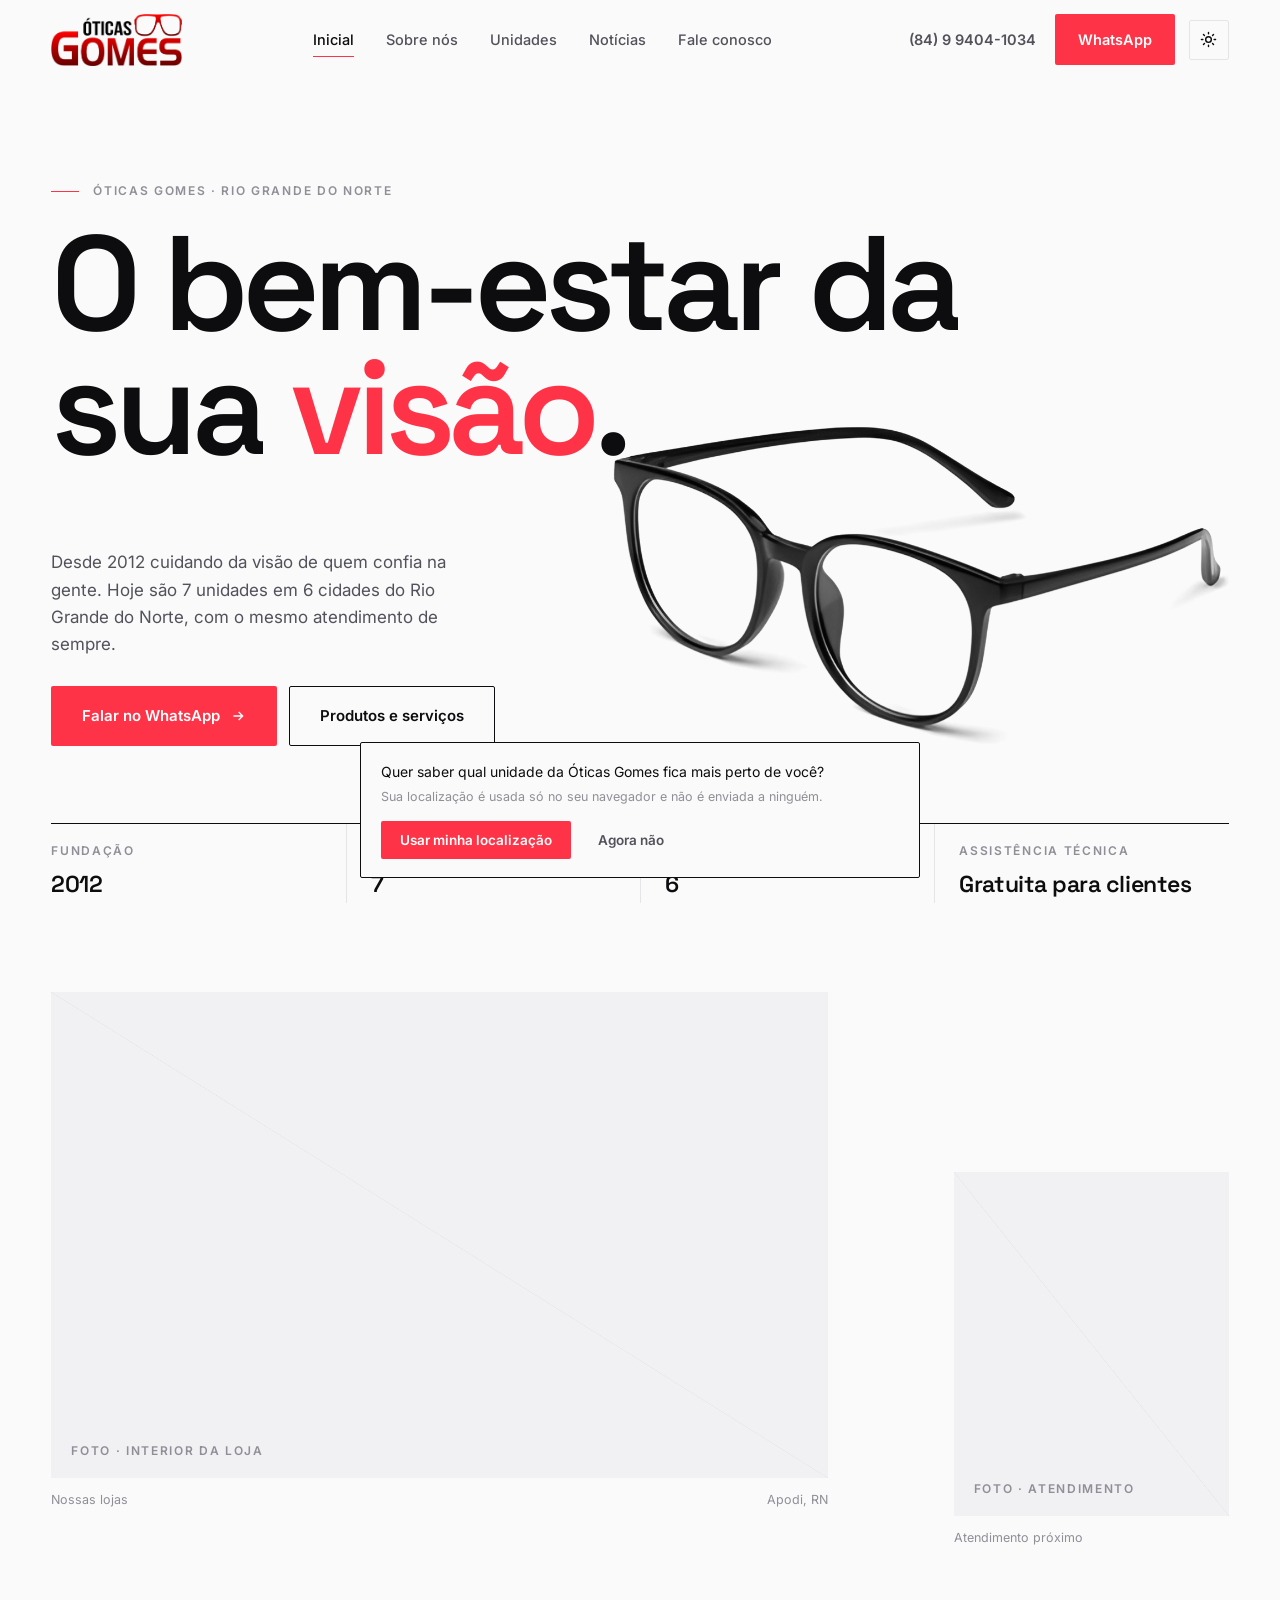
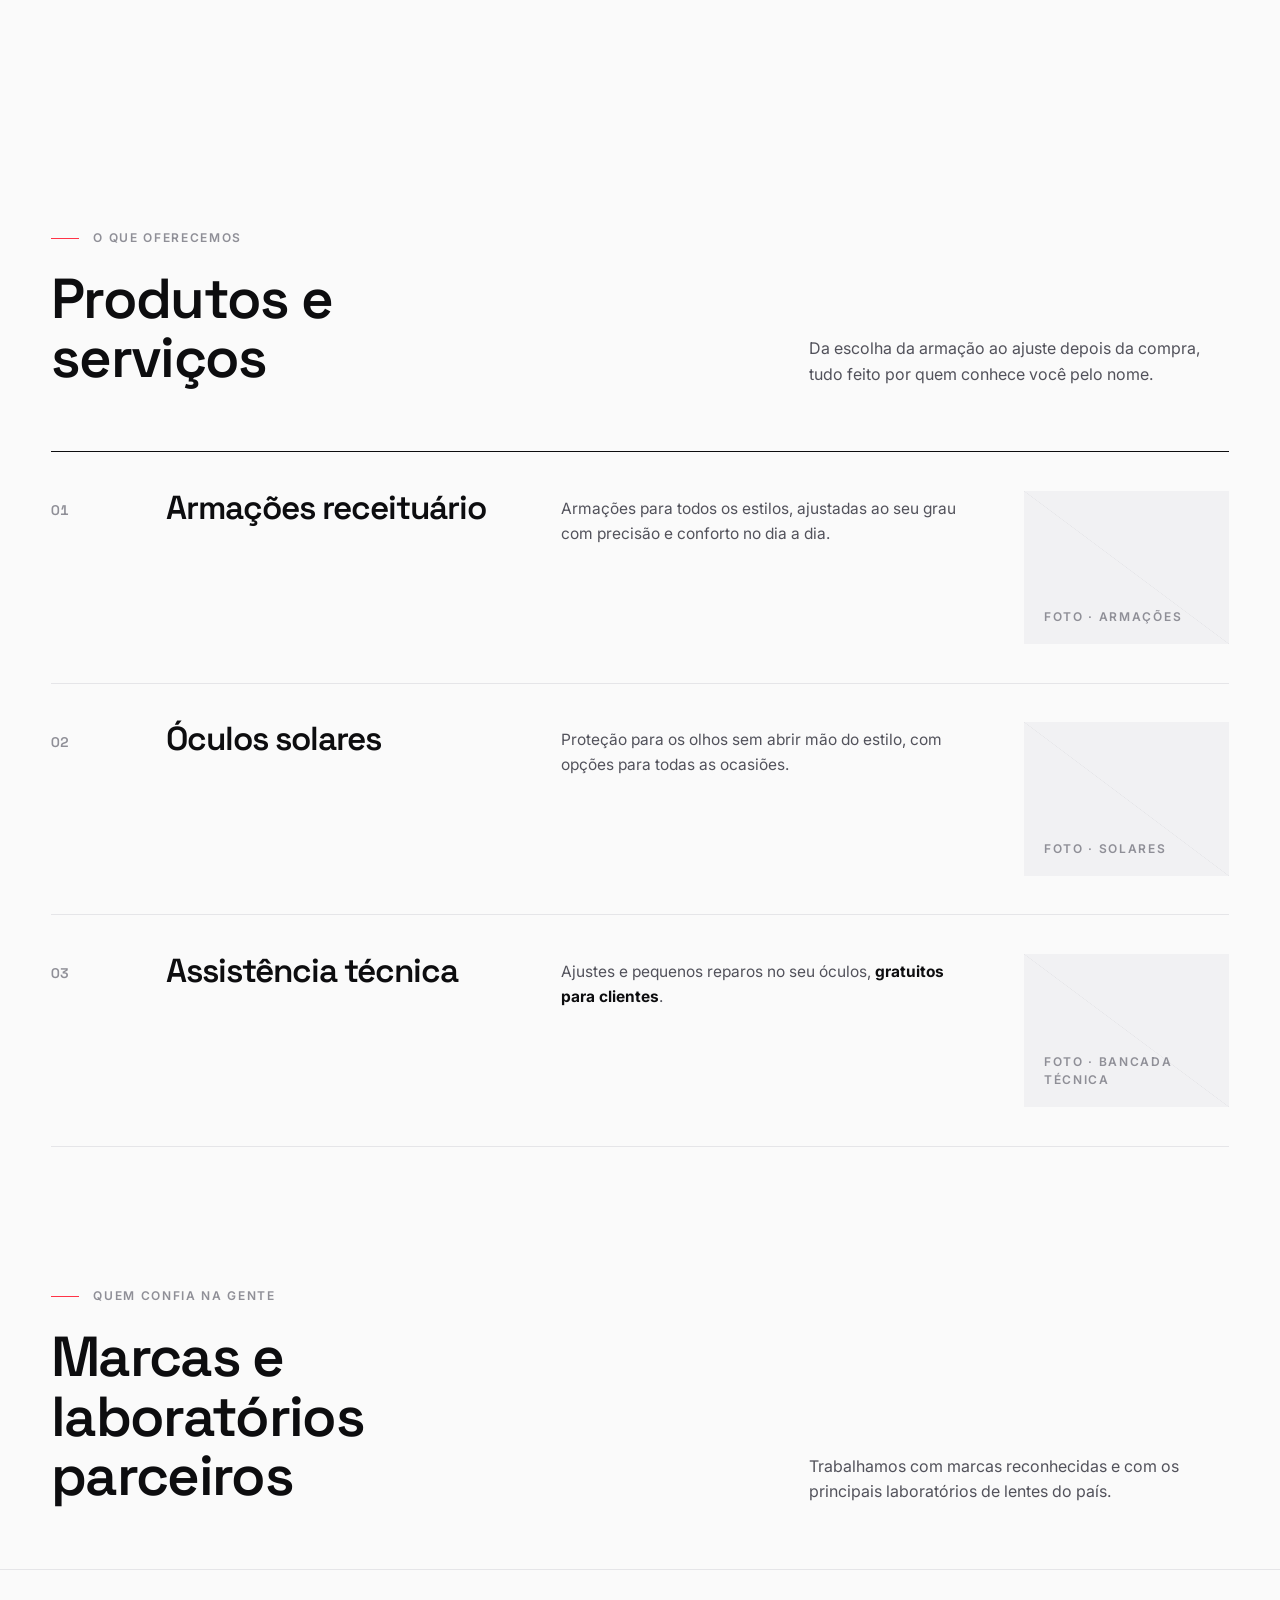
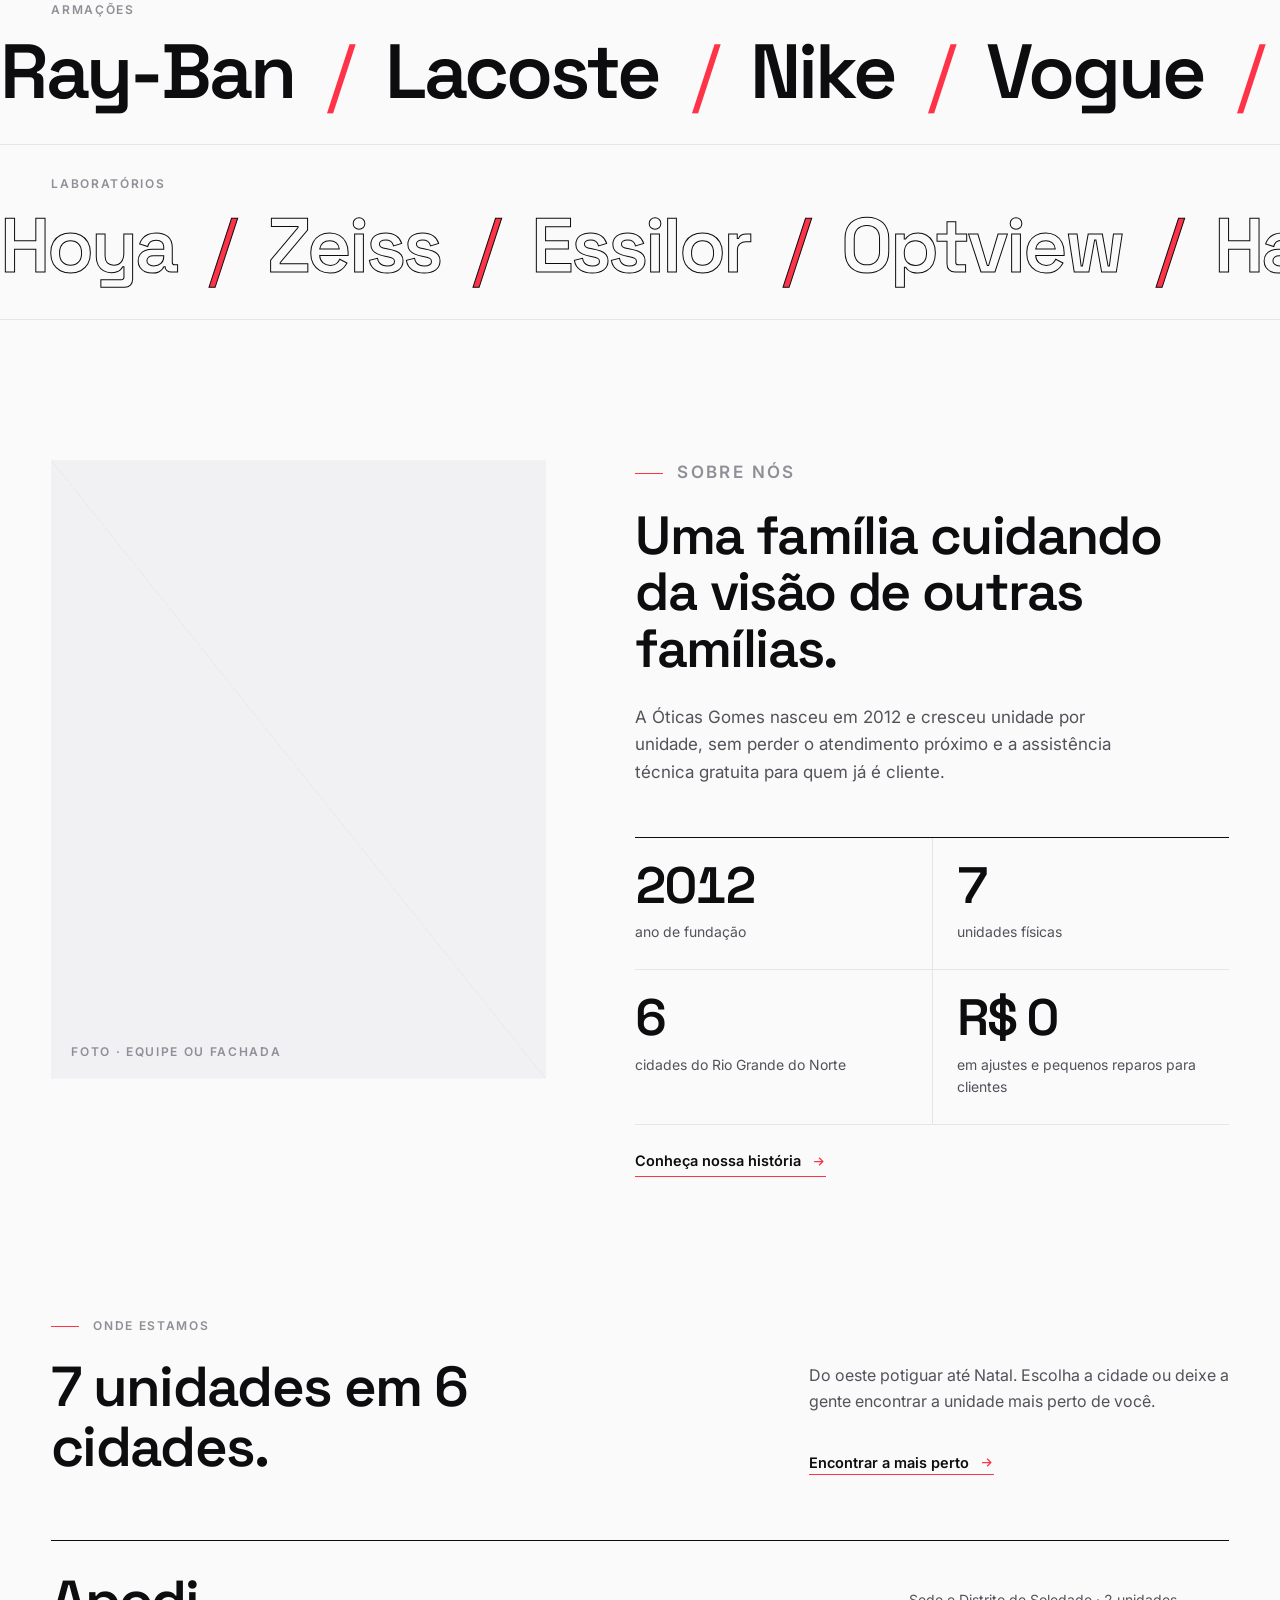
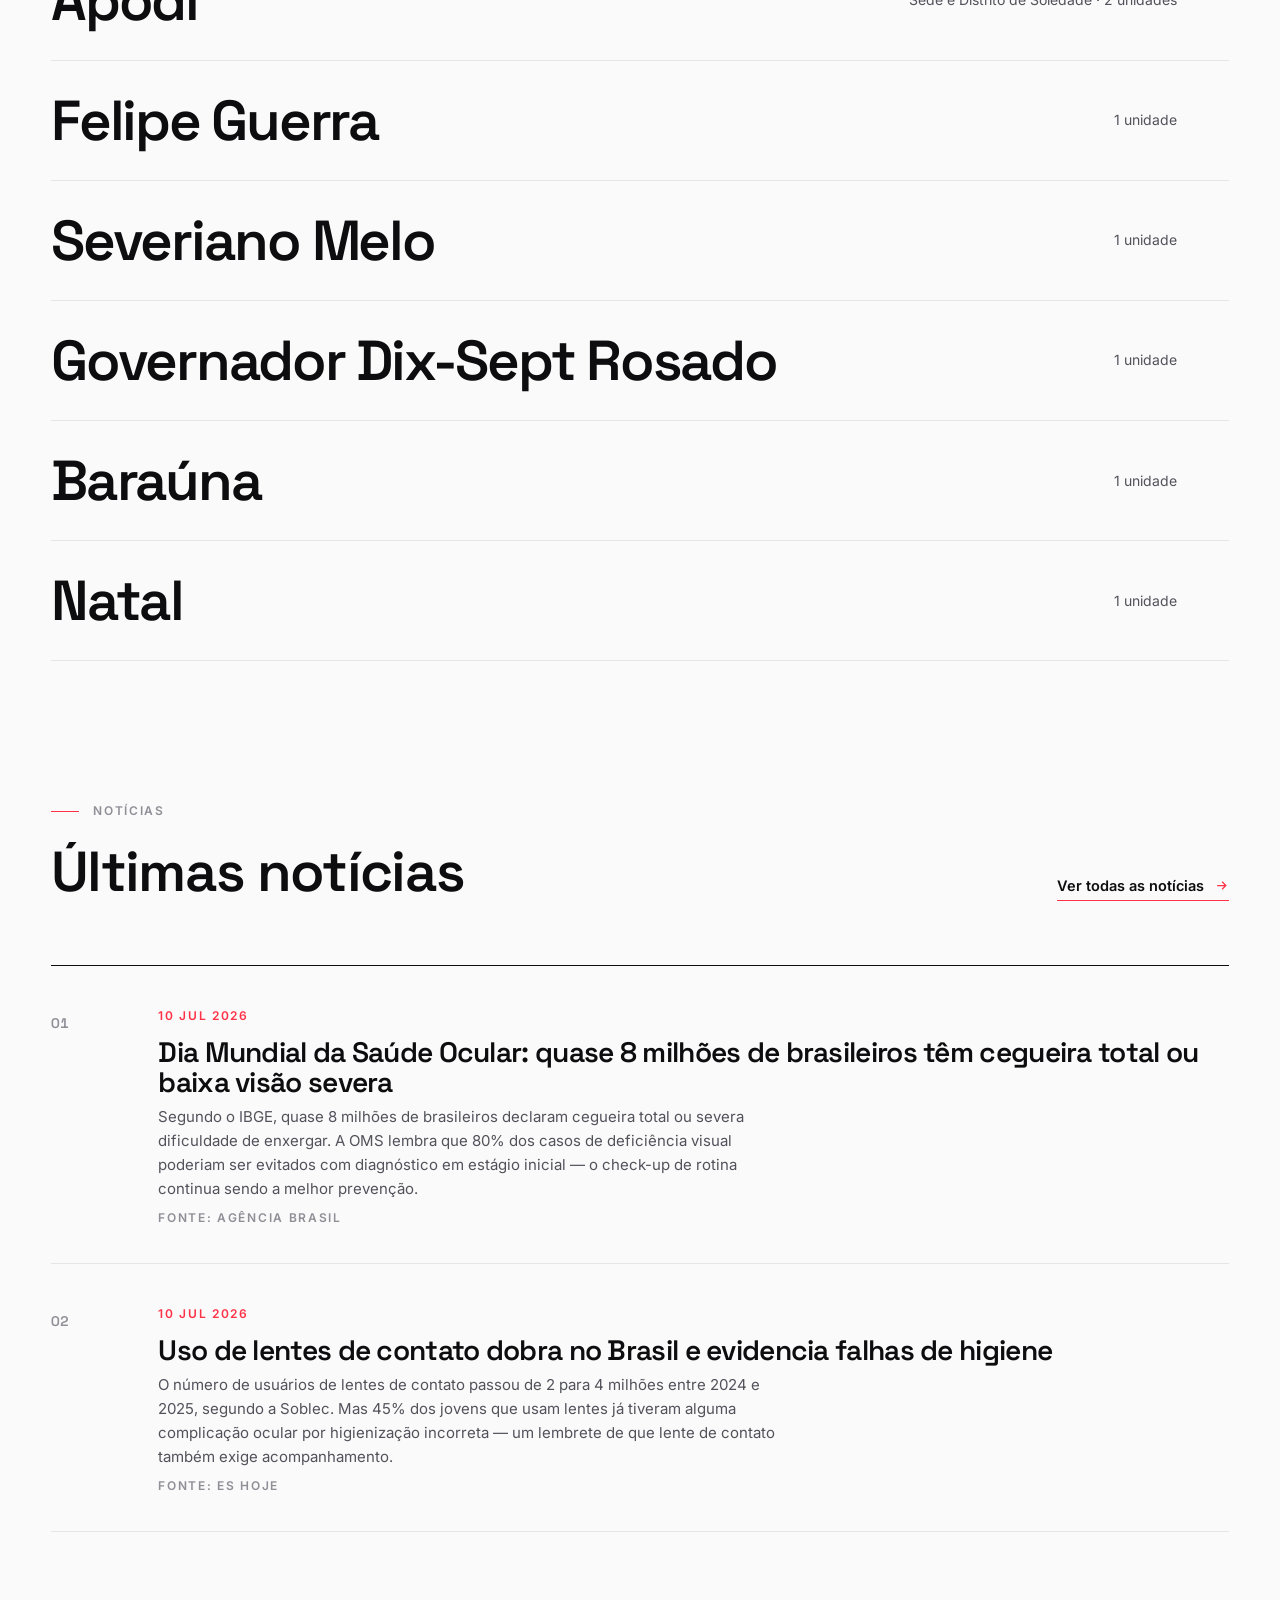
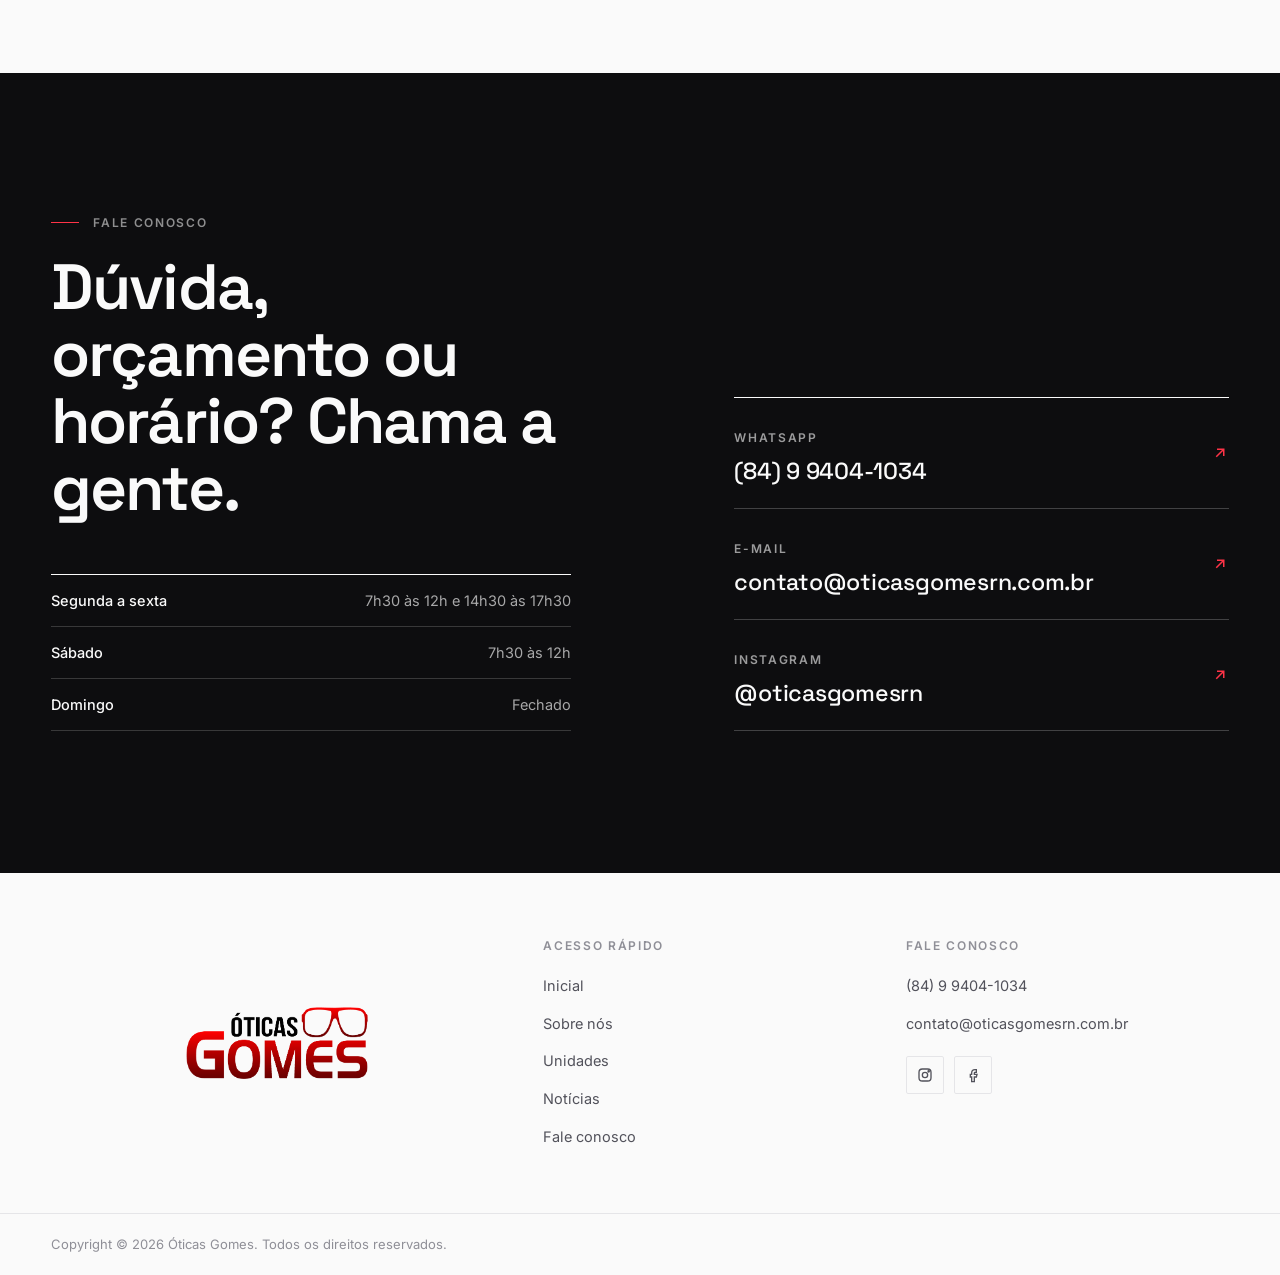
==== commit 9f167c15: "Remove numeração de pilares/cidades e seções, e refaz a seção de notícias - Tira os números de item " ====
--- a/index.html
+++ b/index.html
@@ -96,7 +96,7 @@
     <div class="container">
       <div class="section-head">
         <div>
-          <p class="eyebrow overline" data-reveal><span class="eyebrow__index">01</span> O que oferecemos</p>
+          <p class="eyebrow overline" data-reveal>O que oferecemos</p>
           <h2 data-split>Produtos e serviços</h2>
         </div>
         <div class="section-head__aside" data-reveal data-reveal-delay="1">
@@ -137,7 +137,7 @@
     <div class="container">
       <div class="section-head">
         <div>
-          <p class="eyebrow overline" data-reveal><span class="eyebrow__index">02</span> Quem confia na gente</p>
+          <p class="eyebrow overline" data-reveal>Quem confia na gente</p>
           <h2 data-split>Marcas e laboratórios parceiros</h2>
         </div>
         <div class="section-head__aside" data-reveal data-reveal-delay="1">
@@ -172,7 +172,7 @@
       </figure>
 
       <div class="about__text">
-        <p class="eyebrow overline" data-reveal><span class="eyebrow__index">03</span> Sobre nós</p>
+        <p class="eyebrow overline" data-reveal>Sobre nós</p>
         <h2 data-split>Uma família cuidando da visão de outras famílias.</h2>
         <p data-reveal>
           A Óticas Gomes nasceu em 2012 e cresceu unidade por unidade, sem perder o
@@ -196,7 +196,7 @@
     <div class="container">
       <div class="section-head">
         <div>
-          <p class="eyebrow overline" data-reveal><span class="eyebrow__index">04</span> Onde estamos</p>
+          <p class="eyebrow overline" data-reveal>Onde estamos</p>
           <h2 data-split>7 unidades em 6 cidades.</h2>
         </div>
         <div class="section-head__aside" data-reveal data-reveal-delay="1">
@@ -216,7 +216,7 @@
     <div class="container">
       <div class="section-head">
         <div>
-          <p class="eyebrow overline" data-reveal><span class="eyebrow__index">05</span> Notícias</p>
+          <p class="eyebrow overline" data-reveal>Notícias</p>
           <h2 data-split>Últimas notícias</h2>
         </div>
         <div class="section-head__aside" data-reveal data-reveal-delay="1">
@@ -234,7 +234,7 @@
   <section class="cta" id="contato">
     <div class="container cta__inner">
       <div>
-        <p class="eyebrow overline" data-reveal><span class="eyebrow__index">06</span> Fale conosco</p>
+        <p class="eyebrow overline" data-reveal>Fale conosco</p>
         <h2 data-split>Dúvida, orçamento ou horário? Chama a gente.</h2>
         <site-hours data-reveal data-reveal-delay="1"></site-hours>
       </div>
--- a/frontend/css/global.css
+++ b/frontend/css/global.css
@@ -48,7 +48,7 @@
 
 [hidden] { display: none !important; }
 
-html { scroll-behavior: smooth; background: var(--bg); }
+html { scroll-behavior: smooth; }
 
 body {
   margin: 0;
@@ -438,7 +438,7 @@
 
 .cities a {
   display: grid;
-  grid-template-columns: 56px minmax(0, 1fr) auto 28px;
+  grid-template-columns: minmax(0, 1fr) auto 28px;
   gap: 8px 24px;
   align-items: center;
   padding: clamp(18px, 2.4vw, 30px) 0;
@@ -468,20 +468,21 @@
 .cities .icon { font-size: 26px; color: var(--accent); opacity: 0; translate: -10px 0; transition: opacity 0.4s var(--ease), translate 0.5s var(--ease); }
 .cities a:hover::before { transform: scaleY(1); }
 .cities a:hover .cities__name { translate: 12px 0; }
-.cities a:hover .index { color: var(--accent); }
 .cities a:hover .icon { opacity: 1; translate: 0 0; }
 
 .post {
   display: grid;
-  grid-template-columns: 160px minmax(0, 1fr) minmax(0, 1.2fr);
+  grid-template-columns: 56px minmax(0, 1fr);
   gap: 12px clamp(24px, 4vw, 64px);
   align-items: start;
   padding: clamp(24px, 3vw, 36px) 0;
 }
-.post time { padding-top: 0.5em; }
-.post h3 { font-size: clamp(1.3rem, 2.2vw, 1.8rem); letter-spacing: -0.025em; margin: 0; transition: translate 0.6s var(--ease); }
-.post p { margin: 0; padding-top: 0.3em; font-size: 15px; max-width: 520px; }
+.post .index { padding-top: 0.7em; }
+.post h3 { font-size: clamp(1.3rem, 2.2vw, 1.8rem); letter-spacing: -0.025em; margin: 10px 0 8px; transition: translate 0.6s var(--ease); }
+.post p { margin: 0 0 8px; font-size: 15px; max-width: 640px; }
+.post__source { display: block; }
 .post:hover h3 { translate: 8px 0; }
+.post:hover .index { color: var(--accent); }
 
 .cta { background: var(--ink); color: var(--bg); padding-block: var(--section-y); }
 .cta ::selection { background: var(--accent); color: var(--on-accent); }
@@ -611,9 +612,9 @@
   .cta__inner { grid-template-columns: 1fr; }
   .post { grid-template-columns: 1fr; }
   .post time { padding-top: 0; }
-  .cities a { grid-template-columns: 36px minmax(0, 1fr) 24px; }
-  .cities__meta { grid-column: 2; grid-row: 2; text-align: left; }
-  .cities .icon { grid-column: 3; grid-row: 1; opacity: 1; translate: 0 0; }
+  .cities a { grid-template-columns: minmax(0, 1fr) 24px; }
+  .cities__meta { grid-column: 1; grid-row: 2; text-align: left; }
+  .cities .icon { grid-column: 2; grid-row: 1; opacity: 1; translate: 0 0; }
 }
 
 @keyframes menu-in {
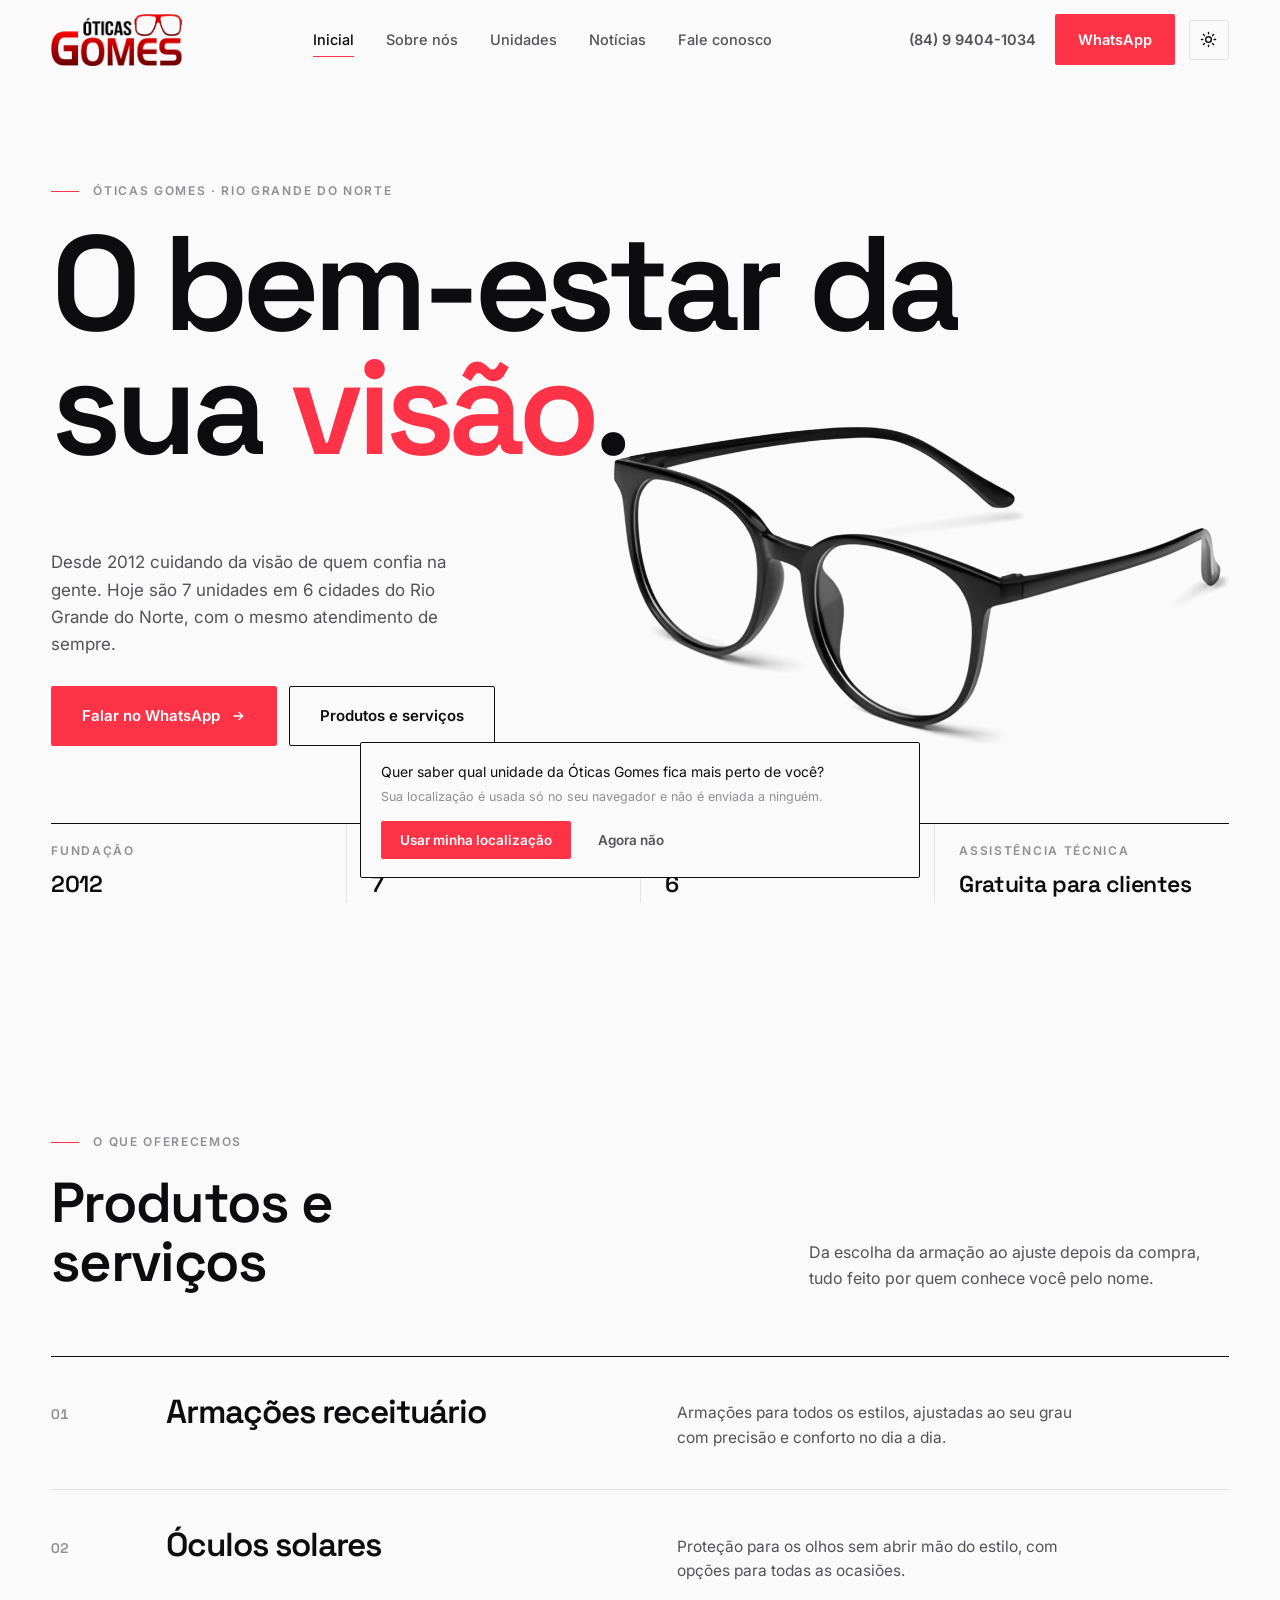
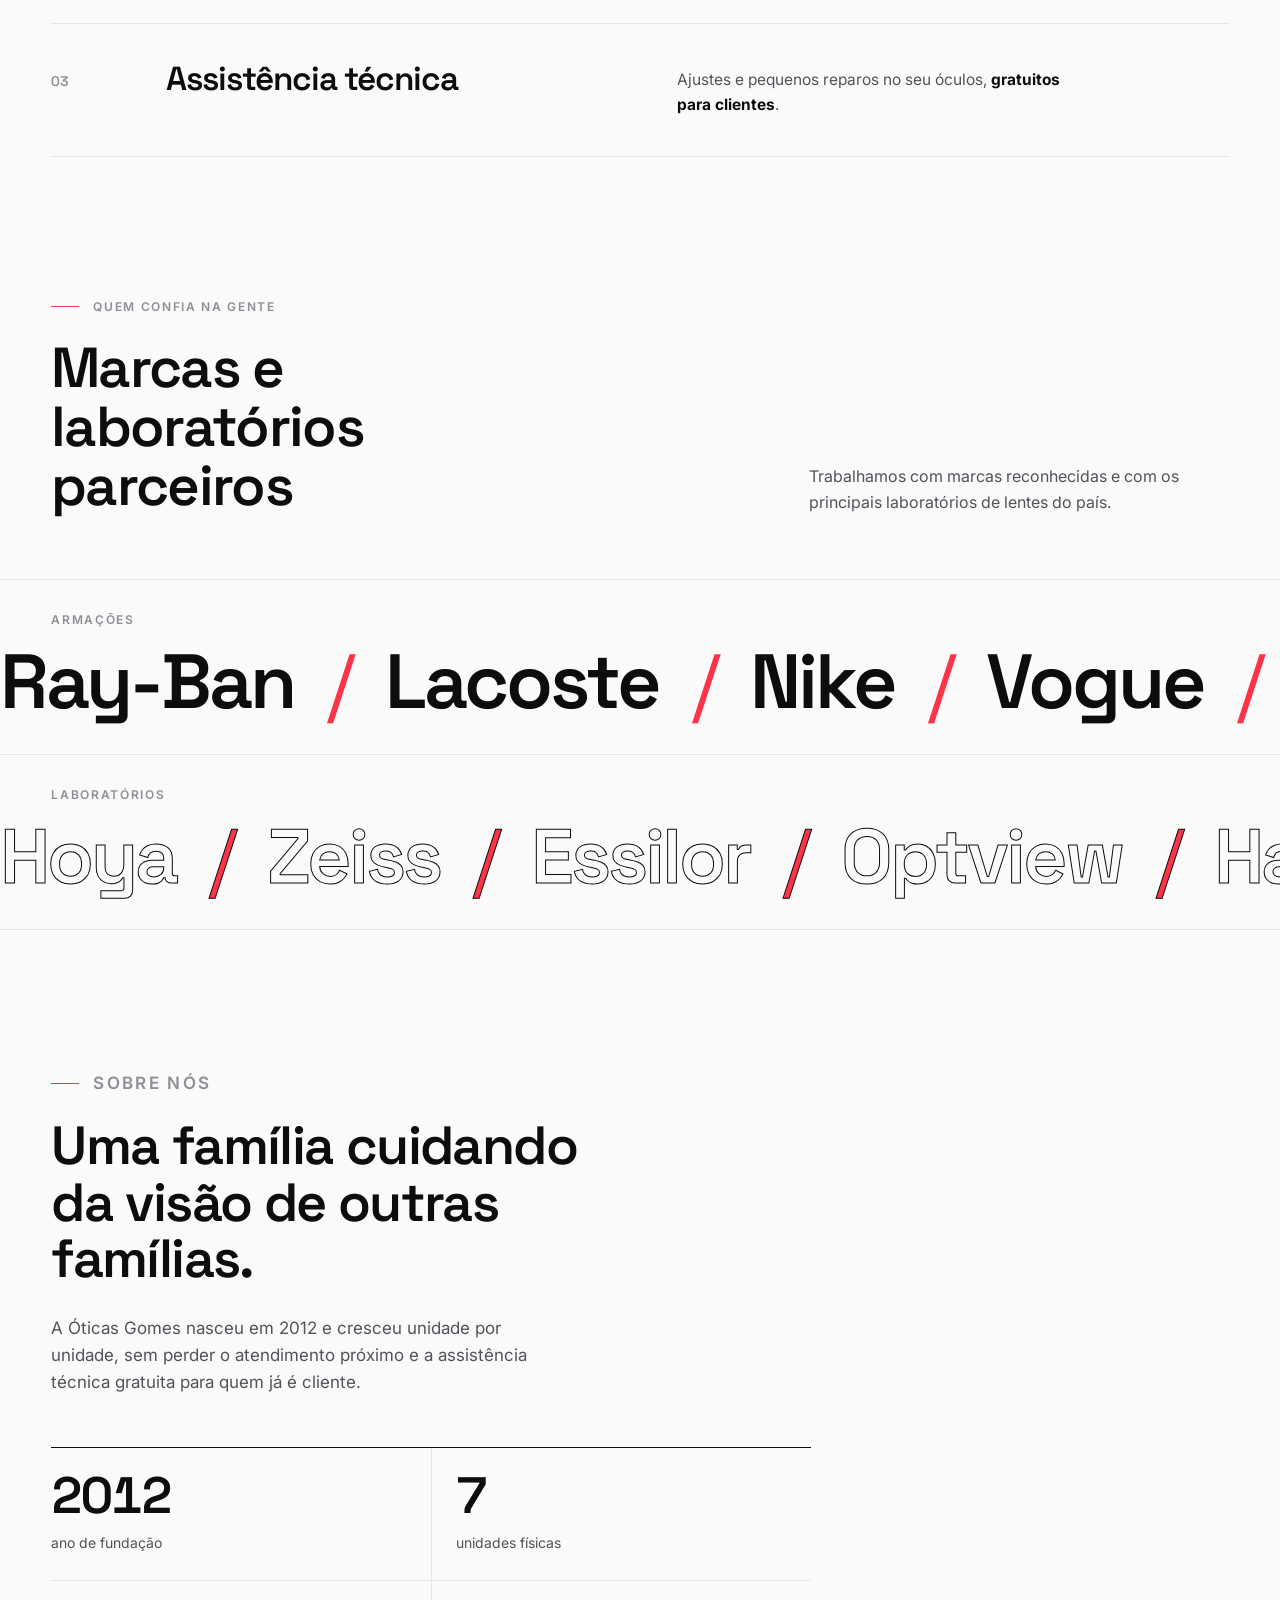
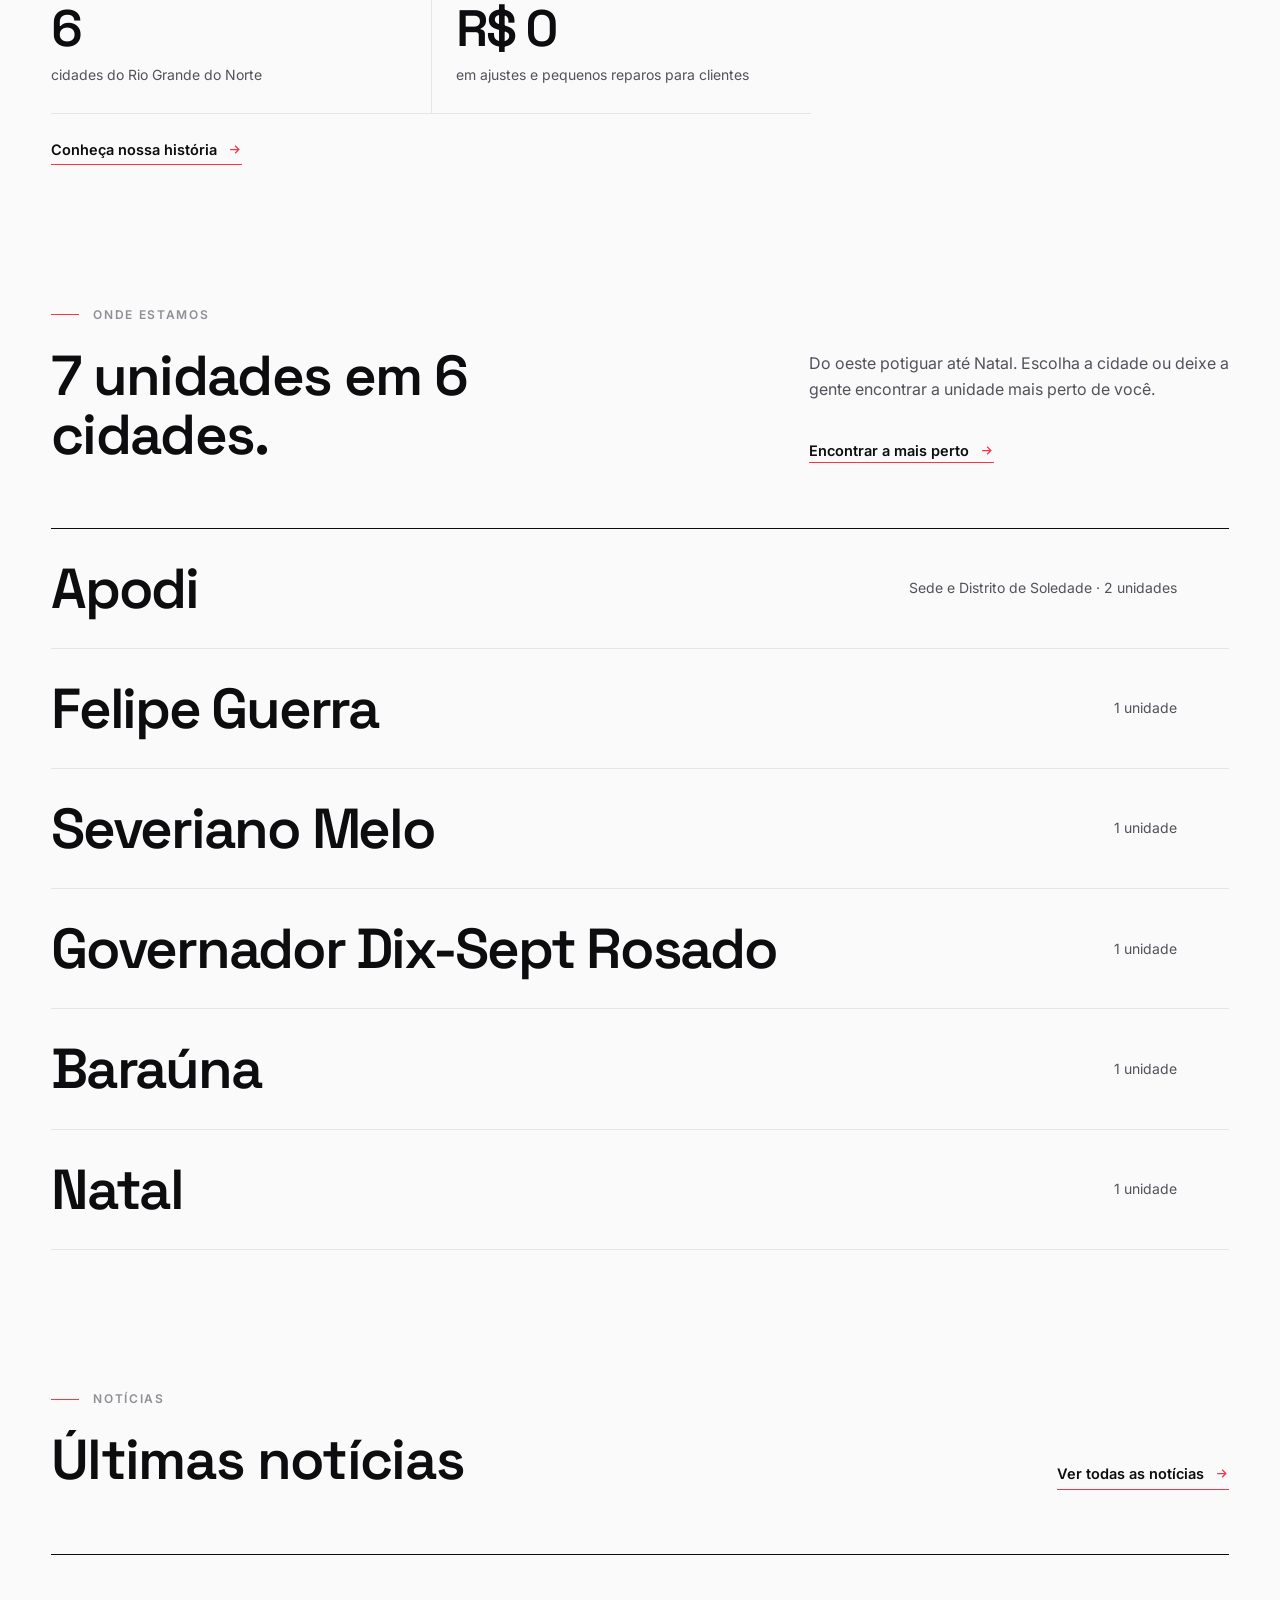
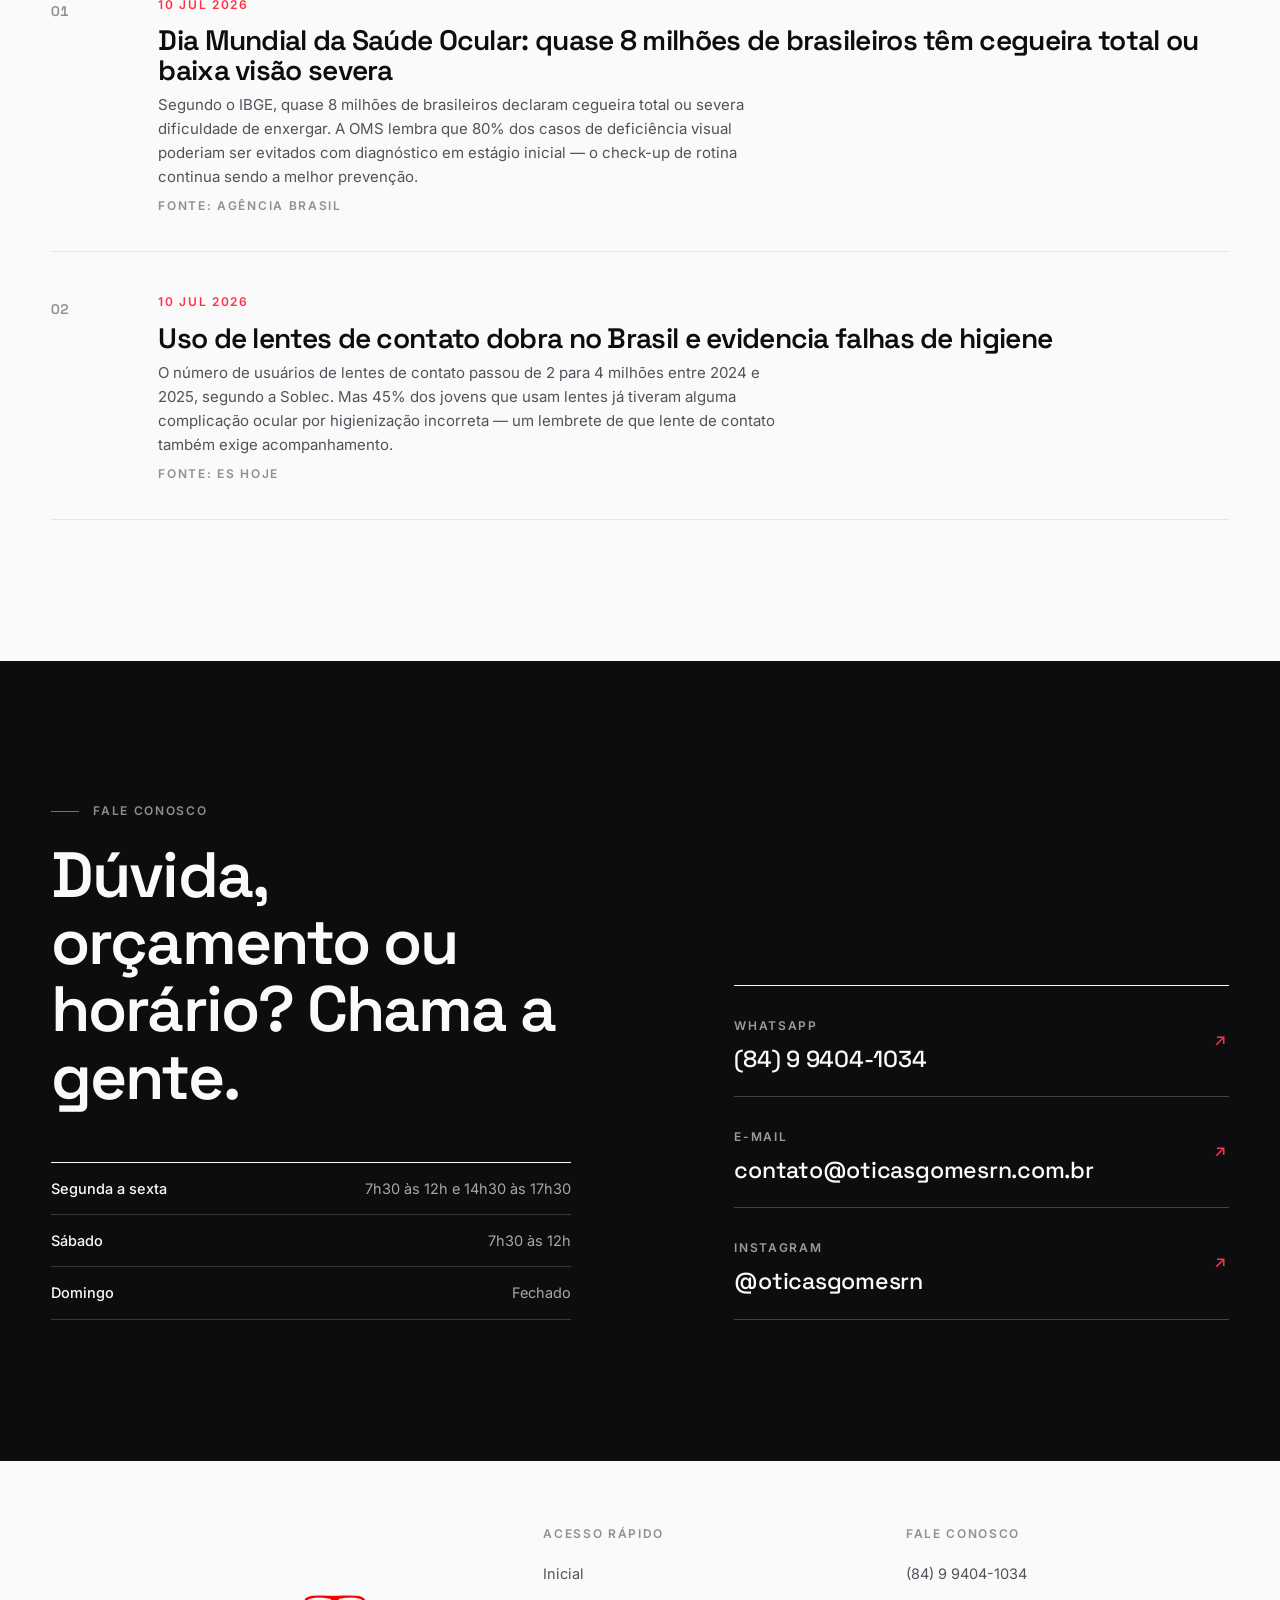
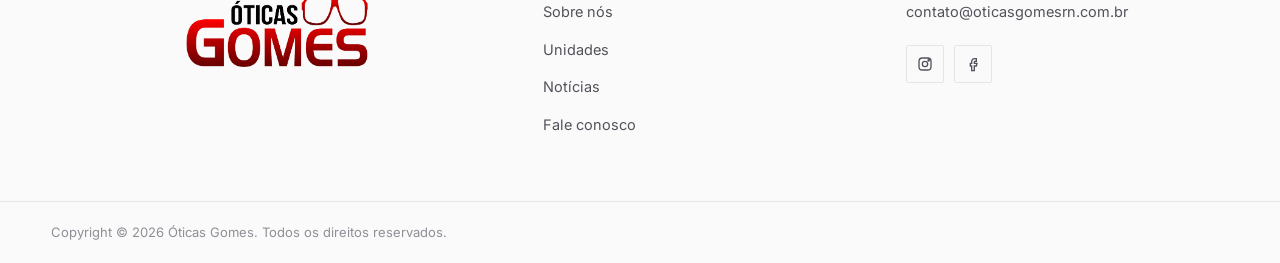
==== commit b7b2835c: "Remove espaços de imagem ainda não preenchidos Os placeholders de fotos e mapas foram retirados da m" ====
--- a/index.html
+++ b/index.html
@@ -21,7 +21,7 @@
 <meta property="og:image:alt" content="Óticas Gomes — O bem-estar da sua visão. Desde 2012, 7 unidades no Rio Grande do Norte.">
 <meta name="twitter:card" content="summary_large_image">
 
-<link rel="icon" href="/frontend/assets/favicon.png" type="image/png">
+<link rel="icon" href="/frontend/assets/favicon.webp" type="image/webp">
 <link rel="preconnect" href="https://fonts.googleapis.com">
 <link rel="preconnect" href="https://fonts.gstatic.com" crossorigin>
 <link href="https://fonts.googleapis.com/css2?family=Space+Grotesk:wght@500;600;700&family=Inter:wght@400;500;600;700;800&display=swap" rel="stylesheet">
@@ -79,19 +79,6 @@
     </div>
   </section>
 
-  <section class="gallery" aria-label="Fotos das lojas">
-    <div class="container gallery__grid">
-      <figure class="photo photo--parallax gallery__main" style="--ratio: 16 / 10">
-        <div class="photo__frame"><div class="photo__media photo__empty overline">Foto · interior da loja</div></div>
-        <figcaption><span>Nossas lojas</span><span>Apodi, RN</span></figcaption>
-      </figure>
-      <figure class="photo photo--parallax gallery__side" style="--ratio: 4 / 5">
-        <div class="photo__frame"><div class="photo__media photo__empty overline">Foto · atendimento</div></div>
-        <figcaption><span>Atendimento próximo</span></figcaption>
-      </figure>
-    </div>
-  </section>
-
   <section class="section" id="produtos">
     <div class="container">
       <div class="section-head">
@@ -109,25 +96,16 @@
           <span class="index">01</span>
           <h3>Armações receituário</h3>
           <p>Armações para todos os estilos, ajustadas ao seu grau com precisão e conforto no dia a dia.</p>
-          <figure class="photo service__photo" style="--ratio: 4 / 3">
-            <div class="photo__frame"><div class="photo__media photo__empty overline">Foto · armações</div></div>
-          </figure>
         </li>
         <li class="service" data-reveal>
           <span class="index">02</span>
           <h3>Óculos solares</h3>
           <p>Proteção para os olhos sem abrir mão do estilo, com opções para todas as ocasiões.</p>
-          <figure class="photo service__photo" style="--ratio: 4 / 3">
-            <div class="photo__frame"><div class="photo__media photo__empty overline">Foto · solares</div></div>
-          </figure>
         </li>
         <li class="service" data-reveal>
           <span class="index">03</span>
           <h3>Assistência técnica</h3>
           <p>Ajustes e pequenos reparos no seu óculos, <strong>gratuitos para clientes</strong>.</p>
-          <figure class="photo service__photo" style="--ratio: 4 / 3">
-            <div class="photo__frame"><div class="photo__media photo__empty overline">Foto · bancada técnica</div></div>
-          </figure>
         </li>
       </ol>
     </div>
@@ -167,10 +145,6 @@
 
   <section class="section" id="sobre">
     <div class="container about">
-      <figure class="photo photo--parallax about__photo" style="--ratio: 4 / 5">
-        <div class="photo__frame"><div class="photo__media photo__empty overline">Foto · equipe ou fachada</div></div>
-      </figure>
-
       <div class="about__text">
         <p class="eyebrow overline" data-reveal>Sobre nós</p>
         <h2 data-split>Uma família cuidando da visão de outras famílias.</h2>
--- a/frontend/css/global.css
+++ b/frontend/css/global.css
@@ -193,56 +193,6 @@
   transition-delay: calc(var(--i, 0) * 45ms);
 }
 [data-split].is-visible .word > span { transform: none; }
-
-.photo { margin: 0; position: relative; }
-.photo__frame {
-  position: relative;
-  overflow: hidden;
-  aspect-ratio: var(--ratio, 4 / 5);
-  background: var(--bg-alt);
-  clip-path: inset(100% 0 0 0);
-  transition: clip-path 1.2s var(--ease);
-}
-.photo.is-visible .photo__frame { clip-path: inset(0); }
-.photo__media {
-  position: absolute;
-  inset: -8% 0;
-  width: 100%;
-  height: 116%;
-  object-fit: cover;
-  scale: 1.12;
-  transition: scale 1.6s var(--ease);
-}
-.photo.is-visible .photo__media { scale: 1; }
-.photo__empty {
-  inset: 0;
-  height: 100%;
-  display: flex;
-  align-items: flex-end;
-  padding: 18px 20px;
-  background:
-    linear-gradient(to top right, transparent calc(50% - 0.5px), var(--line) 50%, transparent calc(50% + 0.5px)),
-    var(--bg-alt);
-}
-.photo figcaption {
-  display: flex;
-  justify-content: space-between;
-  gap: 16px;
-  margin-top: 12px;
-  font-size: 12.5px;
-  color: var(--muted);
-}
-
-@supports (animation-timeline: view()) {
-  .photo--parallax .photo__media:not(.photo__empty) {
-    animation: parallax linear both;
-    animation-timeline: view();
-  }
-  @keyframes parallax {
-    from { translate: 0 -6%; }
-    to { translate: 0 6%; }
-  }
-}
 
 .scroll-progress {
   position: fixed;
@@ -637,6 +587,4 @@
     transition-delay: 0s !important;
   }
   [data-reveal], [data-split] .word > span { opacity: 1; transform: none; }
-  .photo__frame { clip-path: none; }
-  .photo__media { scale: 1; translate: none; }
-}
+}
--- a/frontend/css/home.css
+++ b/frontend/css/home.css
@@ -43,14 +43,9 @@
 .hero__meta > div + div { padding-left: 24px; border-left: 1px solid var(--line); }
 .hero__meta dd { margin: 6px 0 0; font-family: var(--font-display); font-size: clamp(1.15rem, 1.8vw, 1.5rem); font-weight: 600; letter-spacing: -0.02em; color: var(--ink); }
 
-.gallery { padding-bottom: var(--section-y); }
-.gallery__grid { display: grid; grid-template-columns: repeat(12, 1fr); gap: clamp(16px, 2vw, 32px); align-items: start; }
-.gallery__main { grid-column: 1 / span 8; }
-.gallery__side { grid-column: 10 / span 3; margin-top: clamp(80px, 14vw, 240px); }
-
 .service {
   display: grid;
-  grid-template-columns: 64px minmax(0, 1fr) minmax(0, 1.2fr) clamp(160px, 16vw, 240px);
+  grid-template-columns: 64px minmax(0, 1fr) minmax(0, 1.2fr);
   gap: 24px clamp(24px, 4vw, 64px);
   align-items: start;
   padding: clamp(24px, 3vw, 40px) 0;
@@ -99,13 +94,7 @@
   to { transform: translateX(-50%); }
 }
 
-.about {
-  display: grid;
-  grid-template-columns: minmax(0, 5fr) minmax(0, 6fr);
-  gap: 48px clamp(40px, 7vw, 128px);
-  align-items: start;
-}
-.about__photo { position: sticky; top: 100px; }
+.about__text { max-width: 760px; }
 .about__text h2 { font-size: clamp(2rem, 4.2vw, 3.6rem); max-width: 16ch; }
 .about__text > p { font-size: 17px; max-width: 520px; }
 .about .facts { margin-top: clamp(32px, 4vw, 56px); }
@@ -118,20 +107,12 @@
   .hero__meta > div:nth-child(3) { padding-left: 0; border-left: none; }
   .hero__meta > div:nth-child(n + 3) { border-top: 1px solid var(--line); margin-top: 18px; }
 
-  .gallery__main { grid-column: 1 / -1; }
-  .gallery__side { grid-column: 5 / -1; margin-top: 0; }
-
   .service { grid-template-columns: 40px minmax(0, 1fr); }
-  .service p, .service__photo { grid-column: 2; }
-  .service__photo { max-width: 360px; }
-
-  .about { grid-template-columns: 1fr; }
-  .about__photo { position: static; max-width: 520px; }
+  .service p { grid-column: 2; }
 }
 
 @media (max-width: 560px) {
   .hero__meta > div { padding-right: 12px; }
   .hero__meta > div + div { padding-left: 12px; }
   .hero__meta > div:nth-child(3) { padding-left: 0; }
-  .gallery__side { grid-column: 3 / -1; }
 }
